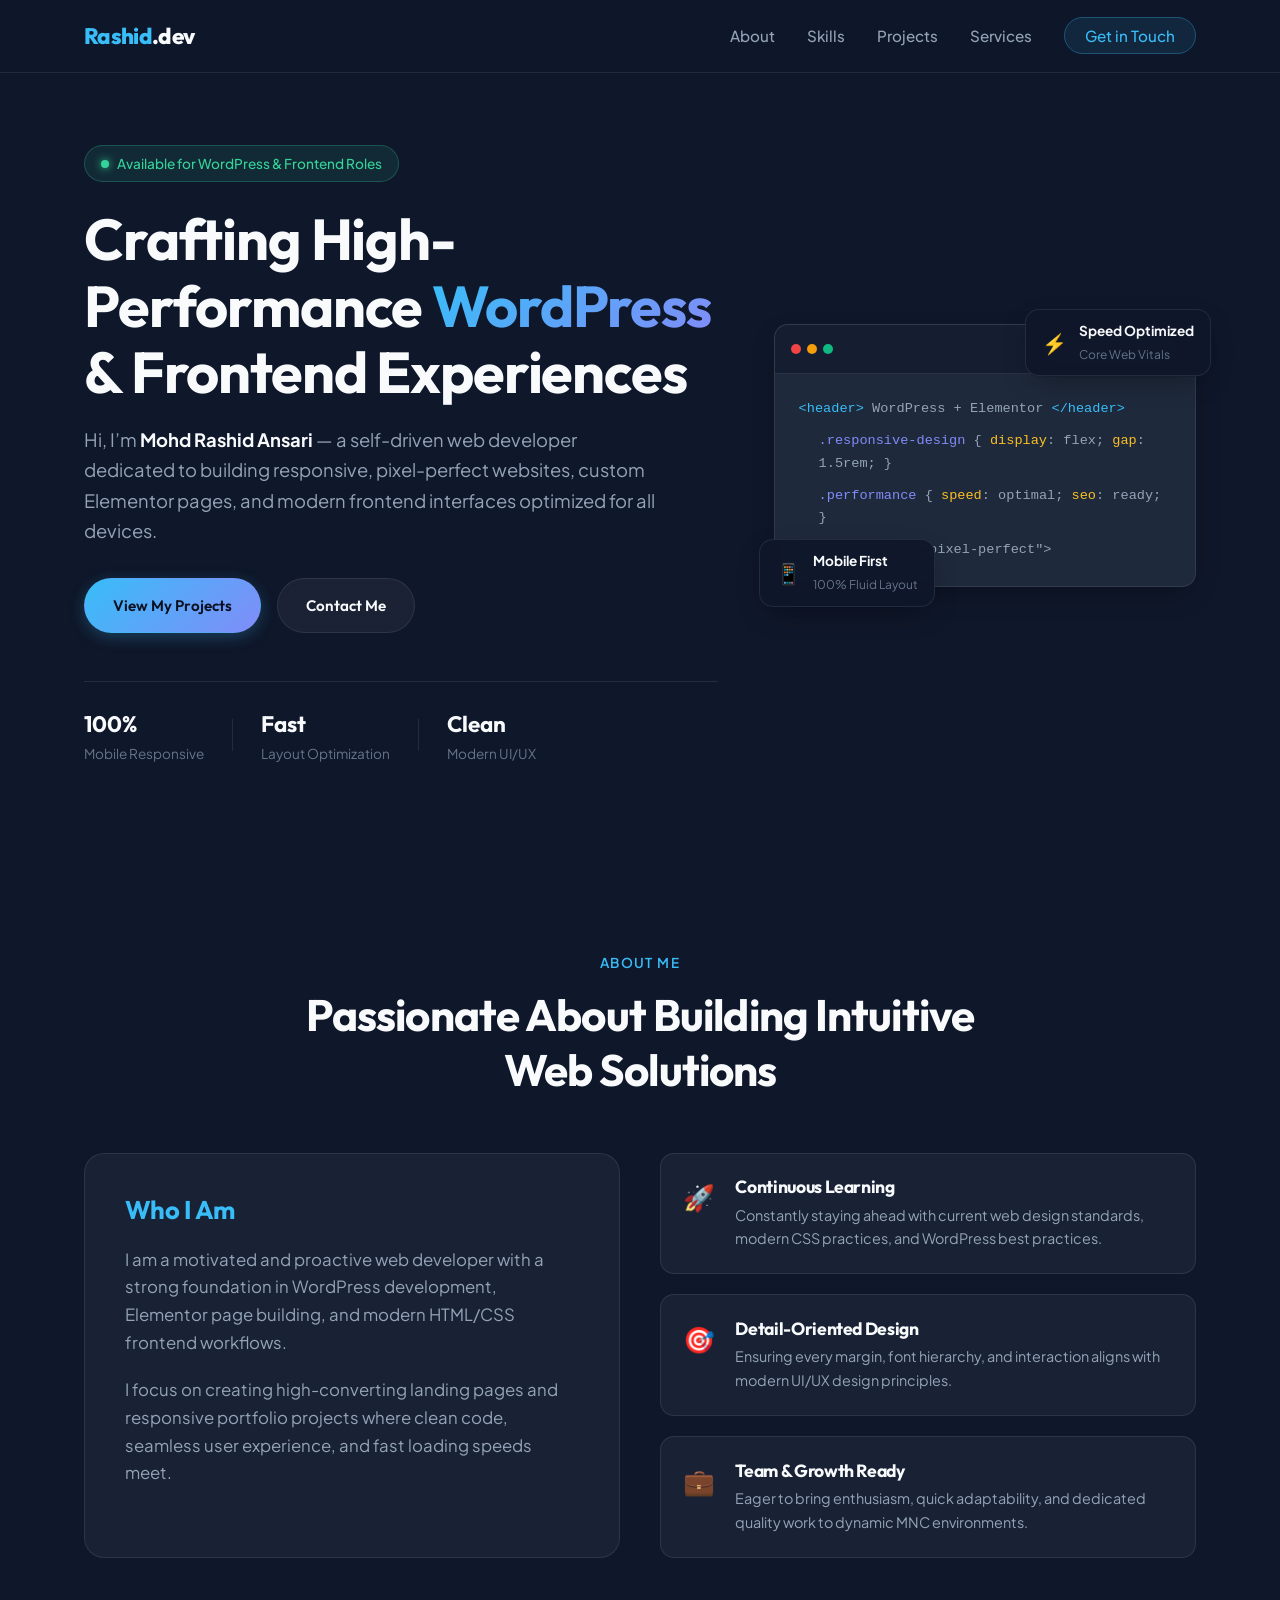
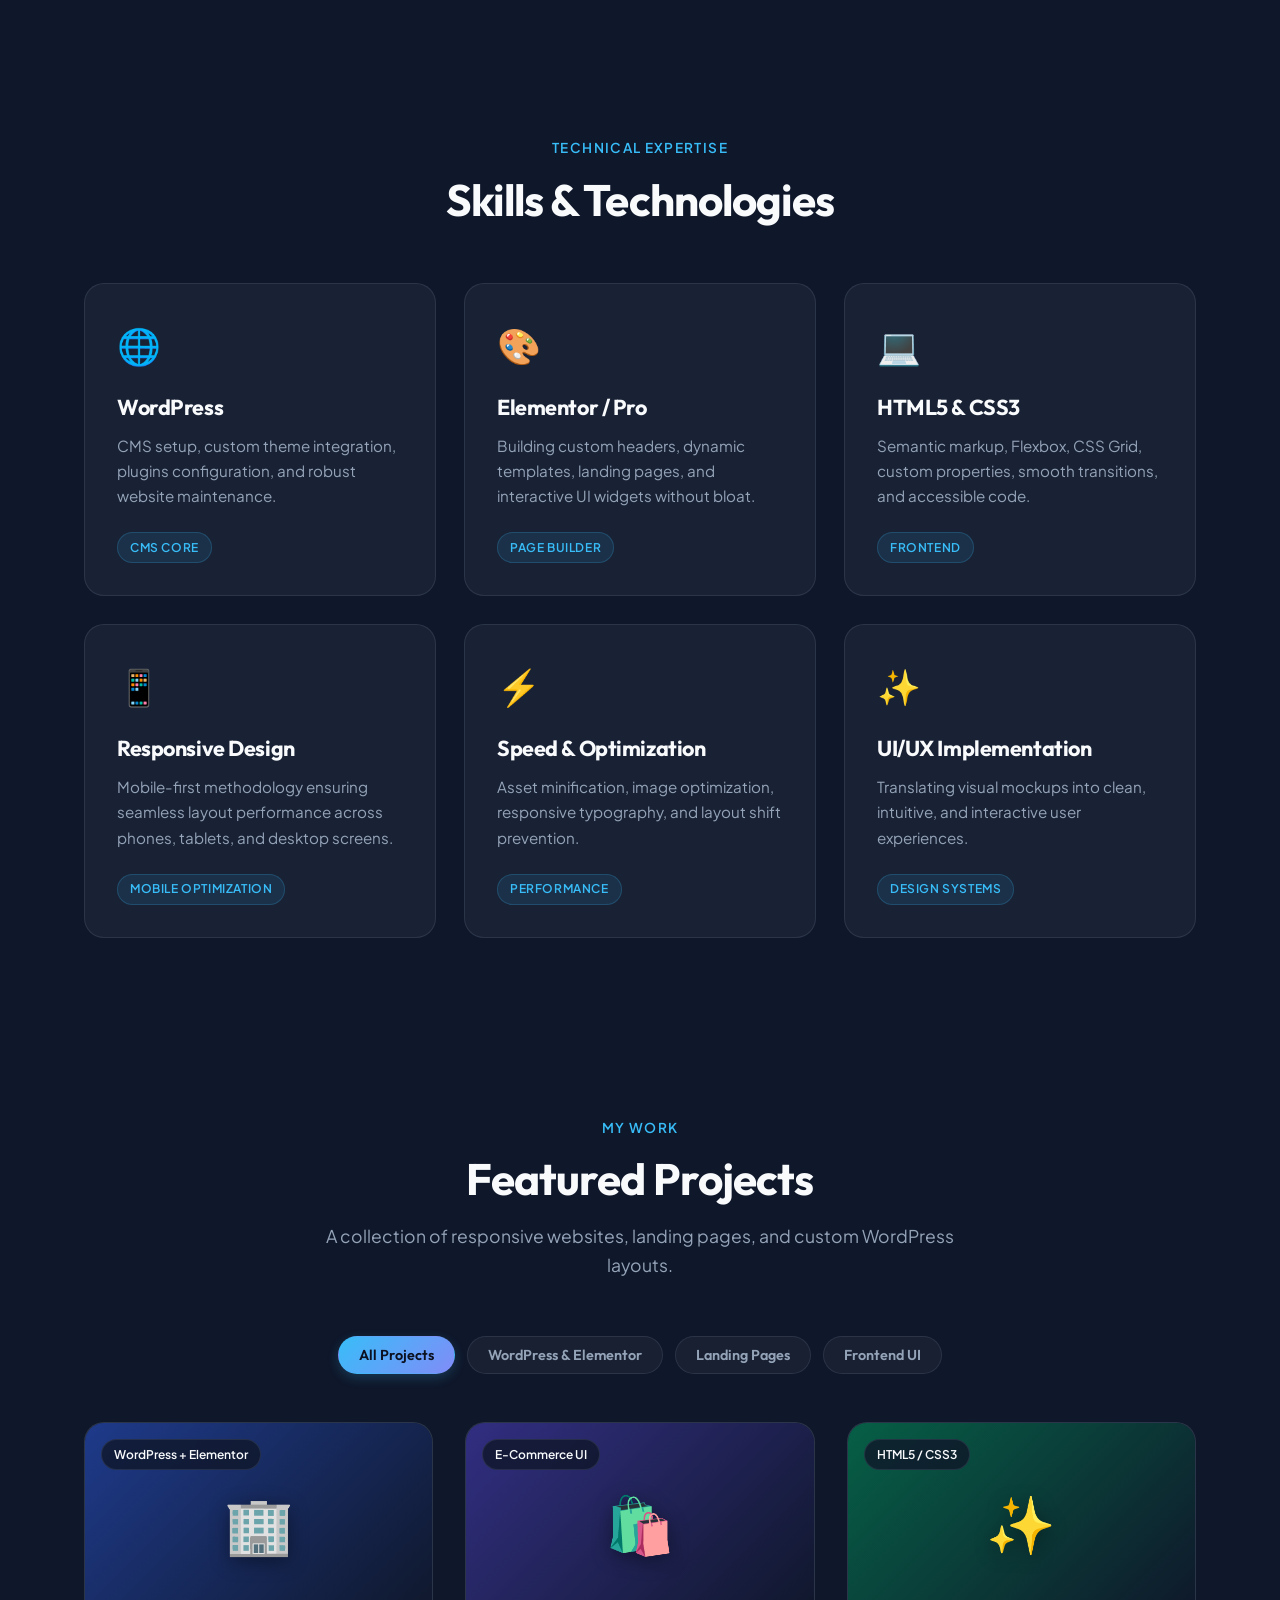
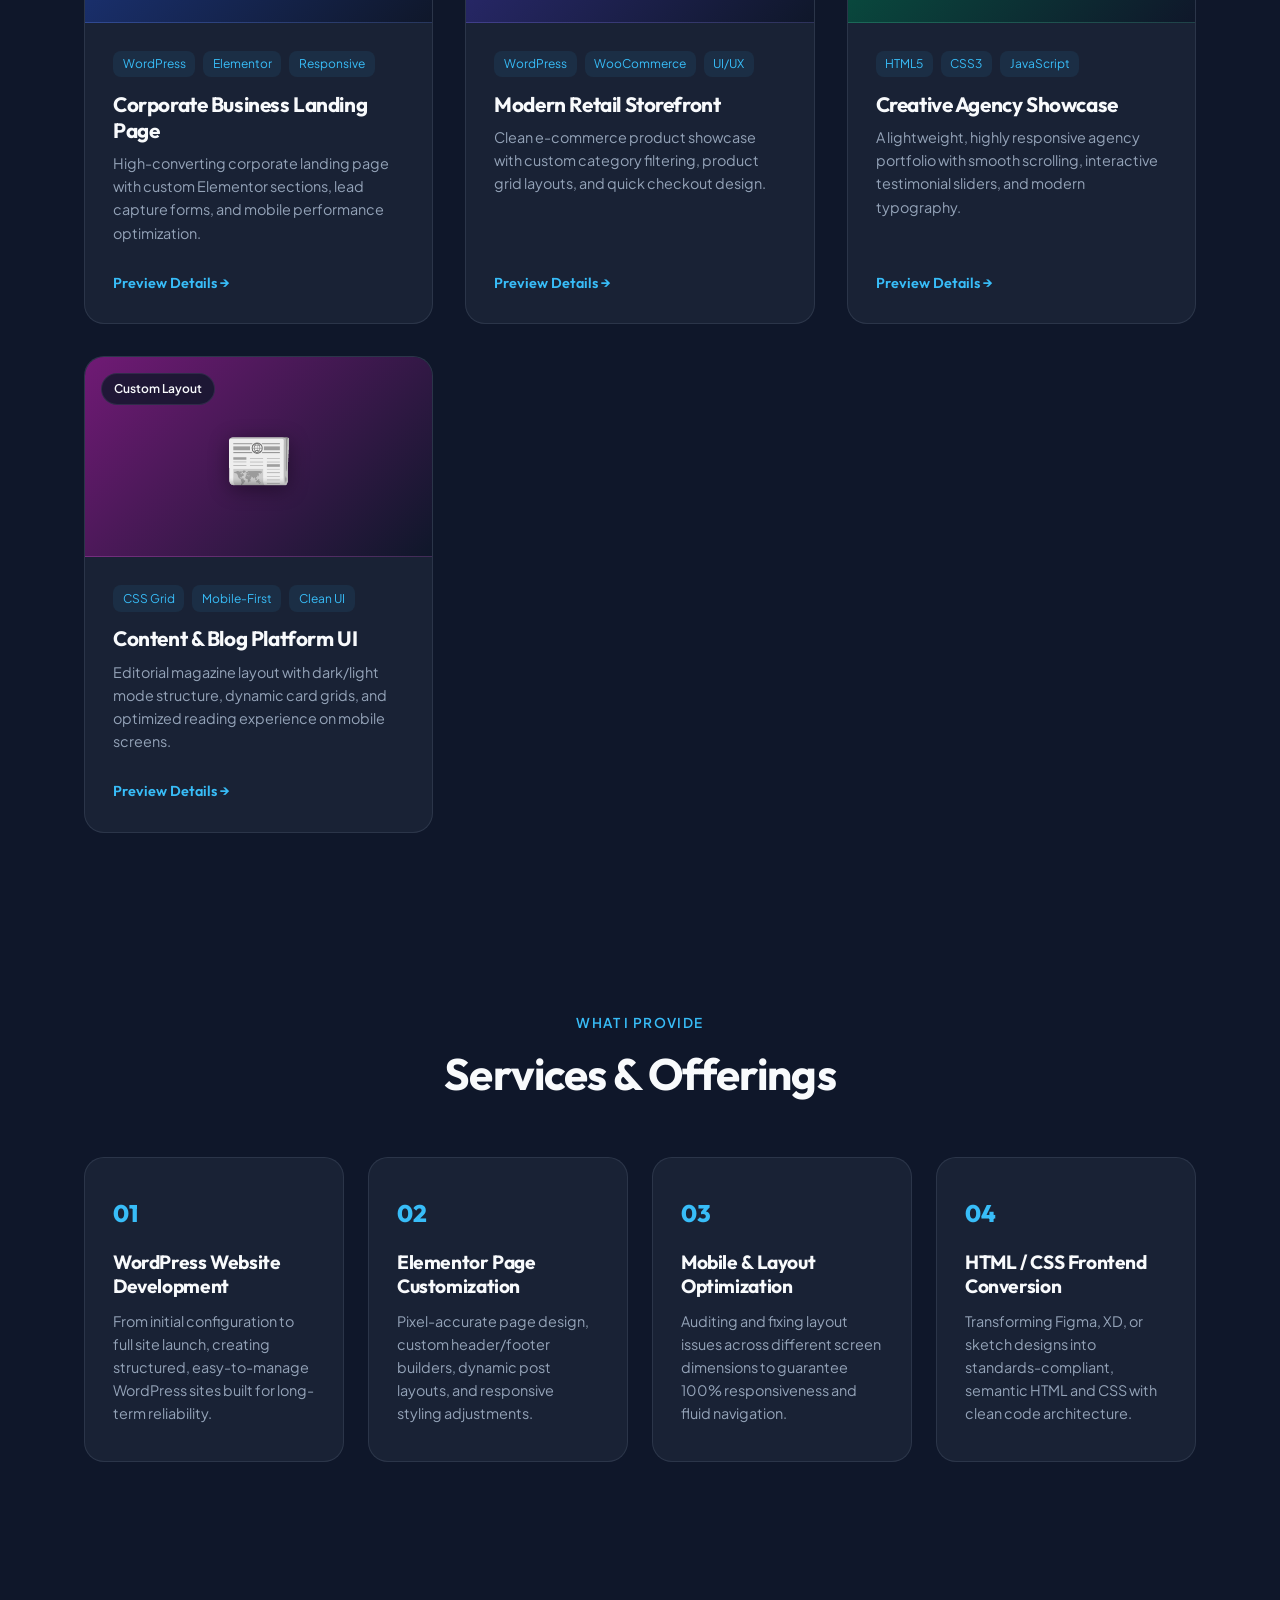
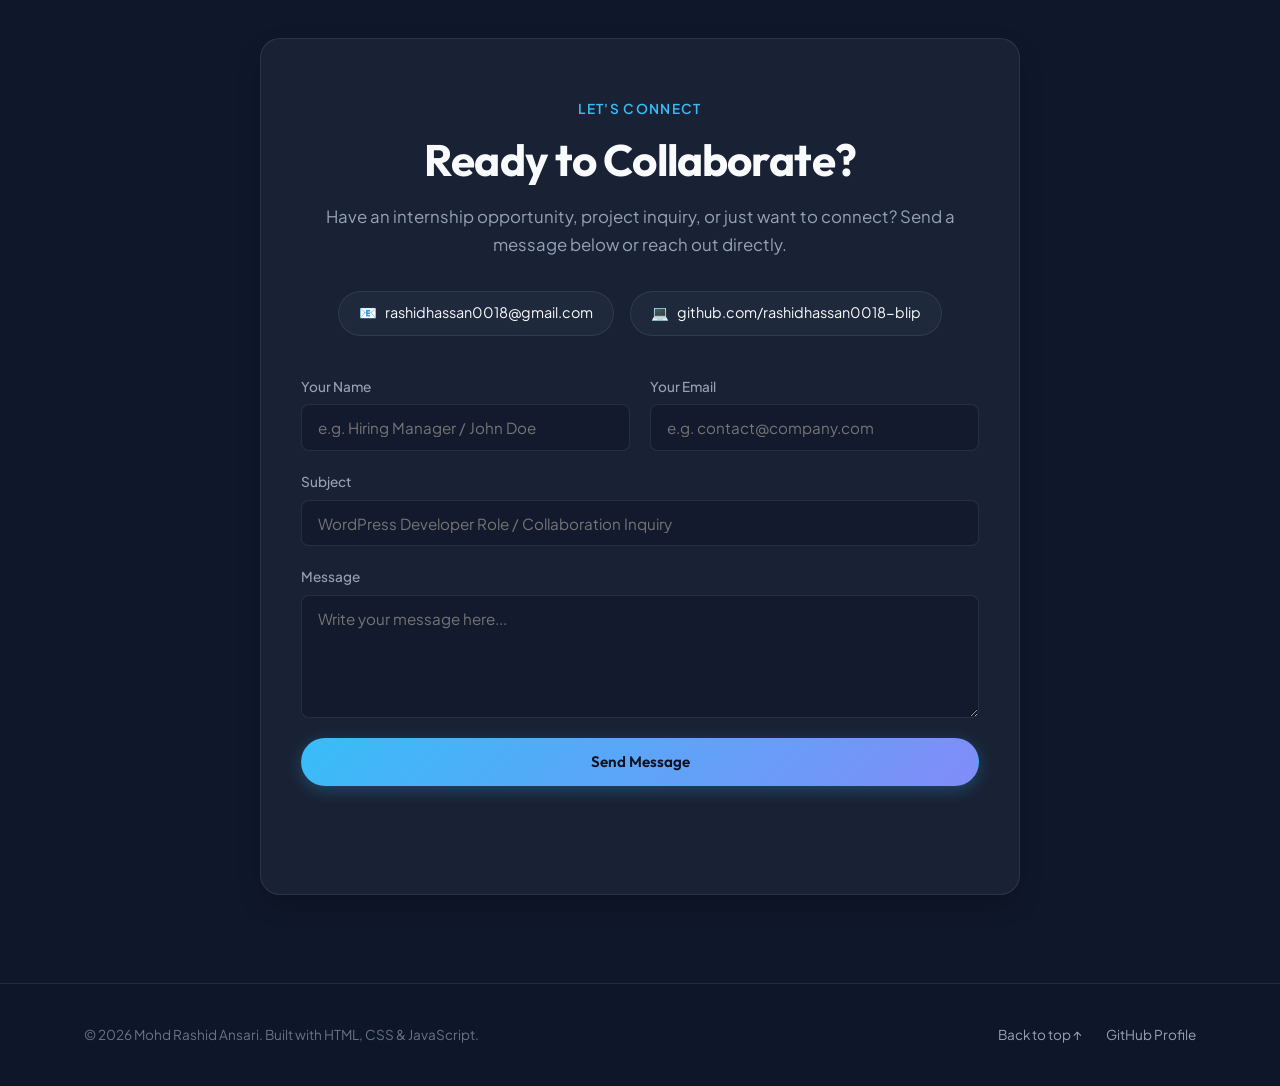
==== index.html @ af85487f "Initial commit: WordPress & Frontend Developer Portfolio for Mohd Rashid Ansari" ====
<!DOCTYPE html>
<html lang="en">
<head>
  <meta charset="UTF-8">
  <meta name="viewport" content="width=device-width, initial-scale=1.0">
  <title>Mohd Rashid Ansari | WordPress & Frontend Developer</title>
  <meta name="description" content="Portfolio of Mohd Rashid Ansari - Motivated WordPress & Frontend Developer specializing in Elementor, responsive web design, mobile optimization, and modern UI/UX.">
  
  <!-- Google Fonts -->
  <link rel="preconnect" href="https://fonts.googleapis.com">
  <link rel="preconnect" href="https://fonts.gstatic.com" crossorigin>
  <link href="https://fonts.googleapis.com/css2?family=Outfit:wght@400;500;600;700;800&family=Plus+Jakarta+Sans:wght@400;500;600;700&display=swap" rel="stylesheet">
  
  <!-- Stylesheet -->
  <link rel="stylesheet" href="style.css">
</head>
<body>

  <!-- Navigation -->
  <header class="site-header" id="navbar">
    <div class="container nav-container">
      <a href="#hero" class="brand-logo">
        <span class="logo-accent">Rashid</span>.dev
      </a>
      
      <nav class="nav-menu" id="navMenu">
        <ul class="nav-links">
          <li><a href="#about" class="nav-link">About</a></li>
          <li><a href="#skills" class="nav-link">Skills</a></li>
          <li><a href="#projects" class="nav-link">Projects</a></li>
          <li><a href="#services" class="nav-link">Services</a></li>
          <li><a href="#contact" class="nav-link nav-cta">Get in Touch</a></li>
        </ul>
      </nav>

      <button class="mobile-toggle" id="mobileToggle" aria-label="Toggle navigation menu">
        <span class="bar"></span>
        <span class="bar"></span>
        <span class="bar"></span>
      </button>
    </div>
  </header>

  <main>
    <!-- Hero Section -->
    <section class="hero-section" id="hero">
      <div class="container hero-grid">
        <div class="hero-content">
          <div class="badge-status">
            <span class="status-indicator"></span> Available for WordPress & Frontend Roles
          </div>
          <h1 class="hero-title">
            Crafting High-Performance <span class="gradient-text">WordPress</span> & Frontend Experiences
          </h1>
          <p class="hero-description">
            Hi, I’m <strong>Mohd Rashid Ansari</strong> — a self-driven web developer dedicated to building responsive, pixel-perfect websites, custom Elementor pages, and modern frontend interfaces optimized for all devices.
          </p>
          <div class="hero-actions">
            <a href="#projects" class="btn btn-primary">View My Projects</a>
            <a href="#contact" class="btn btn-secondary">Contact Me</a>
          </div>
          <div class="hero-stats">
            <div class="stat-item">
              <span class="stat-number">100%</span>
              <span class="stat-label">Mobile Responsive</span>
            </div>
            <div class="stat-divider"></div>
            <div class="stat-item">
              <span class="stat-number">Fast</span>
              <span class="stat-label">Layout Optimization</span>
            </div>
            <div class="stat-divider"></div>
            <div class="stat-item">
              <span class="stat-number">Clean</span>
              <span class="stat-label">Modern UI/UX</span>
            </div>
          </div>
        </div>

        <div class="hero-visual">
          <div class="card-preview-stack">
            <div class="preview-card main-card">
              <div class="card-header-bar">
                <span class="dot red"></span>
                <span class="dot yellow"></span>
                <span class="dot green"></span>
                <span class="mock-url">rashid-portfolio.dev</span>
              </div>
              <div class="card-body-mock">
                <div class="code-line"><span class="token-tag">&lt;header&gt;</span> WordPress + Elementor <span class="token-tag">&lt;/header&gt;</span></div>
                <div class="code-line indent-1"><span class="token-attr">.responsive-design</span> { <span class="token-prop">display</span>: flex; <span class="token-prop">gap</span>: 1.5rem; }</div>
                <div class="code-line indent-1"><span class="token-attr">.performance</span> { <span class="token-prop">speed</span>: optimal; <span class="token-prop">seo</span>: ready; }</div>
                <div class="code-line"><span class="token-tag">&lt;section</span> class="pixel-perfect"&gt;</div>
              </div>
            </div>
            <div class="floating-badge badge-1">
              <span class="badge-icon">⚡</span>
              <div>
                <strong>Speed Optimized</strong>
                <small>Core Web Vitals</small>
              </div>
            </div>
            <div class="floating-badge badge-2">
              <span class="badge-icon">📱</span>
              <div>
                <strong>Mobile First</strong>
                <small>100% Fluid Layout</small>
              </div>
            </div>
          </div>
        </div>
      </div>
    </section>

    <!-- About Section -->
    <section class="section about-section" id="about">
      <div class="container">
        <div class="section-header">
          <span class="section-subtitle">About Me</span>
          <h2 class="section-title">Passionate About Building Intuitive Web Solutions</h2>
        </div>
        <div class="about-grid">
          <div class="about-card highlight">
            <h3>Who I Am</h3>
            <p>
              I am a motivated and proactive web developer with a strong foundation in WordPress development, Elementor page building, and modern HTML/CSS frontend workflows.
            </p>
            <p>
              I focus on creating high-converting landing pages and responsive portfolio projects where clean code, seamless user experience, and fast loading speeds meet.
            </p>
          </div>
          <div class="about-features">
            <div class="feature-item">
              <div class="feature-icon">🚀</div>
              <div>
                <h4>Continuous Learning</h4>
                <p>Constantly staying ahead with current web design standards, modern CSS practices, and WordPress best practices.</p>
              </div>
            </div>
            <div class="feature-item">
              <div class="feature-icon">🎯</div>
              <div>
                <h4>Detail-Oriented Design</h4>
                <p>Ensuring every margin, font hierarchy, and interaction aligns with modern UI/UX design principles.</p>
              </div>
            </div>
            <div class="feature-item">
              <div class="feature-icon">💼</div>
              <div>
                <h4>Team & Growth Ready</h4>
                <p>Eager to bring enthusiasm, quick adaptability, and dedicated quality work to dynamic MNC environments.</p>
              </div>
            </div>
          </div>
        </div>
      </div>
    </section>

    <!-- Skills Section -->
    <section class="section skills-section" id="skills">
      <div class="container">
        <div class="section-header">
          <span class="section-subtitle">Technical Expertise</span>
          <h2 class="section-title">Skills & Technologies</h2>
        </div>
        <div class="skills-grid">
          <div class="skill-card">
            <div class="skill-icon-wrap">🌐</div>
            <h3 class="skill-title">WordPress</h3>
            <p class="skill-desc">CMS setup, custom theme integration, plugins configuration, and robust website maintenance.</p>
            <span class="skill-tag">CMS Core</span>
          </div>

          <div class="skill-card">
            <div class="skill-icon-wrap">🎨</div>
            <h3 class="skill-title">Elementor / Pro</h3>
            <p class="skill-desc">Building custom headers, dynamic templates, landing pages, and interactive UI widgets without bloat.</p>
            <span class="skill-tag">Page Builder</span>
          </div>

          <div class="skill-card">
            <div class="skill-icon-wrap">💻</div>
            <h3 class="skill-title">HTML5 & CSS3</h3>
            <p class="skill-desc">Semantic markup, Flexbox, CSS Grid, custom properties, smooth transitions, and accessible code.</p>
            <span class="skill-tag">Frontend</span>
          </div>

          <div class="skill-card">
            <div class="skill-icon-wrap">📱</div>
            <h3 class="skill-title">Responsive Design</h3>
            <p class="skill-desc">Mobile-first methodology ensuring seamless layout performance across phones, tablets, and desktop screens.</p>
            <span class="skill-tag">Mobile Optimization</span>
          </div>

          <div class="skill-card">
            <div class="skill-icon-wrap">⚡</div>
            <h3 class="skill-title">Speed & Optimization</h3>
            <p class="skill-desc">Asset minification, image optimization, responsive typography, and layout shift prevention.</p>
            <span class="skill-tag">Performance</span>
          </div>

          <div class="skill-card">
            <div class="skill-icon-wrap">✨</div>
            <h3 class="skill-title">UI/UX Implementation</h3>
            <p class="skill-desc">Translating visual mockups into clean, intuitive, and interactive user experiences.</p>
            <span class="skill-tag">Design Systems</span>
          </div>
        </div>
      </div>
    </section>

    <!-- Projects Section -->
    <section class="section projects-section" id="projects">
      <div class="container">
        <div class="section-header">
          <span class="section-subtitle">My Work</span>
          <h2 class="section-title">Featured Projects</h2>
          <p class="section-lead">A collection of responsive websites, landing pages, and custom WordPress layouts.</p>
        </div>

        <div class="project-filters" id="projectFilters">
          <button class="filter-btn active" data-filter="all">All Projects</button>
          <button class="filter-btn" data-filter="wordpress">WordPress & Elementor</button>
          <button class="filter-btn" data-filter="landing">Landing Pages</button>
          <button class="filter-btn" data-filter="frontend">Frontend UI</button>
        </div>

        <div class="projects-grid" id="projectsGrid">
          <!-- Project 1 -->
          <article class="project-card" data-category="wordpress landing">
            <div class="project-thumbnail project-color-1">
              <div class="project-mock-badge">WordPress + Elementor</div>
              <div class="project-preview-art">
                <span class="art-icon">🏢</span>
              </div>
            </div>
            <div class="project-content">
              <div class="project-tags">
                <span>WordPress</span>
                <span>Elementor</span>
                <span>Responsive</span>
              </div>
              <h3 class="project-title">Corporate Business Landing Page</h3>
              <p class="project-summary">High-converting corporate landing page with custom Elementor sections, lead capture forms, and mobile performance optimization.</p>
              <div class="project-links">
                <a href="#contact" class="project-link-action">Preview Details &rarr;</a>
              </div>
            </div>
          </article>

          <!-- Project 2 -->
          <article class="project-card" data-category="wordpress">
            <div class="project-thumbnail project-color-2">
              <div class="project-mock-badge">E-Commerce UI</div>
              <div class="project-preview-art">
                <span class="art-icon">🛍️</span>
              </div>
            </div>
            <div class="project-content">
              <div class="project-tags">
                <span>WordPress</span>
                <span>WooCommerce</span>
                <span>UI/UX</span>
              </div>
              <h3 class="project-title">Modern Retail Storefront</h3>
              <p class="project-summary">Clean e-commerce product showcase with custom category filtering, product grid layouts, and quick checkout design.</p>
              <div class="project-links">
                <a href="#contact" class="project-link-action">Preview Details &rarr;</a>
              </div>
            </div>
          </article>

          <!-- Project 3 -->
          <article class="project-card" data-category="frontend landing">
            <div class="project-thumbnail project-color-3">
              <div class="project-mock-badge">HTML5 / CSS3</div>
              <div class="project-preview-art">
                <span class="art-icon">✨</span>
              </div>
            </div>
            <div class="project-content">
              <div class="project-tags">
                <span>HTML5</span>
                <span>CSS3</span>
                <span>JavaScript</span>
              </div>
              <h3 class="project-title">Creative Agency Showcase</h3>
              <p class="project-summary">A lightweight, highly responsive agency portfolio with smooth scrolling, interactive testimonial sliders, and modern typography.</p>
              <div class="project-links">
                <a href="#contact" class="project-link-action">Preview Details &rarr;</a>
              </div>
            </div>
          </article>

          <!-- Project 4 -->
          <article class="project-card" data-category="frontend">
            <div class="project-thumbnail project-color-4">
              <div class="project-mock-badge">Custom Layout</div>
              <div class="project-preview-art">
                <span class="art-icon">📰</span>
              </div>
            </div>
            <div class="project-content">
              <div class="project-tags">
                <span>CSS Grid</span>
                <span>Mobile-First</span>
                <span>Clean UI</span>
              </div>
              <h3 class="project-title">Content & Blog Platform UI</h3>
              <p class="project-summary">Editorial magazine layout with dark/light mode structure, dynamic card grids, and optimized reading experience on mobile screens.</p>
              <div class="project-links">
                <a href="#contact" class="project-link-action">Preview Details &rarr;</a>
              </div>
            </div>
          </article>
        </div>
      </div>
    </section>

    <!-- Services Section -->
    <section class="section services-section" id="services">
      <div class="container">
        <div class="section-header">
          <span class="section-subtitle">What I Provide</span>
          <h2 class="section-title">Services & Offerings</h2>
        </div>
        <div class="services-grid">
          <div class="service-box">
            <div class="service-num">01</div>
            <h3>WordPress Website Development</h3>
            <p>From initial configuration to full site launch, creating structured, easy-to-manage WordPress sites built for long-term reliability.</p>
          </div>
          <div class="service-box">
            <div class="service-num">02</div>
            <h3>Elementor Page Customization</h3>
            <p>Pixel-accurate page design, custom header/footer builders, dynamic post layouts, and responsive styling adjustments.</p>
          </div>
          <div class="service-box">
            <div class="service-num">03</div>
            <h3>Mobile & Layout Optimization</h3>
            <p>Auditing and fixing layout issues across different screen dimensions to guarantee 100% responsiveness and fluid navigation.</p>
          </div>
          <div class="service-box">
            <div class="service-num">04</div>
            <h3>HTML / CSS Frontend Conversion</h3>
            <p>Transforming Figma, XD, or sketch designs into standards-compliant, semantic HTML and CSS with clean code architecture.</p>
          </div>
        </div>
      </div>
    </section>

    <!-- Contact Section -->
    <section class="section contact-section" id="contact">
      <div class="container">
        <div class="contact-card">
          <div class="contact-header">
            <span class="section-subtitle">Let's Connect</span>
            <h2 class="section-title">Ready to Collaborate?</h2>
            <p>Have an internship opportunity, project inquiry, or just want to connect? Send a message below or reach out directly.</p>
          </div>
          
          <div class="contact-details-row">
            <div class="contact-info-pill">
              <span class="pill-icon">📧</span>
              <a href="mailto:rashidhassan0018@gmail.com">rashidhassan0018@gmail.com</a>
            </div>
            <div class="contact-info-pill">
              <span class="pill-icon">💻</span>
              <a href="https://github.com/rashidhassan0018-blip" target="_blank" rel="noopener">github.com/rashidhassan0018-blip</a>
            </div>
          </div>

          <form class="contact-form" id="contactForm">
            <div class="form-row">
              <div class="form-group">
                <label for="name">Your Name</label>
                <input type="text" id="name" name="name" required placeholder="e.g. Hiring Manager / John Doe">
              </div>
              <div class="form-group">
                <label for="email">Your Email</label>
                <input type="email" id="email" name="email" required placeholder="e.g. contact@company.com">
              </div>
            </div>
            <div class="form-group">
              <label for="subject">Subject</label>
              <input type="text" id="subject" name="subject" required placeholder="WordPress Developer Role / Collaboration Inquiry">
            </div>
            <div class="form-group">
              <label for="message">Message</label>
              <textarea id="message" name="message" rows="5" required placeholder="Write your message here..."></textarea>
            </div>
            <button type="submit" class="btn btn-primary btn-block" id="submitBtn">Send Message</button>
            <div class="form-status-msg" id="formStatus"></div>
          </form>
        </div>
      </div>
    </section>
  </main>

  <!-- Footer -->
  <footer class="site-footer">
    <div class="container footer-container">
      <p class="footer-copy">&copy; <span id="currentYear"></span> Mohd Rashid Ansari. Built with HTML, CSS & JavaScript.</p>
      <div class="footer-links">
        <a href="#hero">Back to top ↑</a>
        <a href="https://github.com/rashidhassan0018-blip" target="_blank" rel="noopener">GitHub Profile</a>
      </div>
    </div>
  </footer>

  <!-- Javascript -->
  <script src="script.js"></script>
</body>
</html>
---- style.css ----
/* ==========================================================================
   Design Tokens & CSS Variables
   ========================================================================== */
:root {
  /* Colors */
  --bg-primary: #0f172a;
  --bg-surface: #1e293b;
  --bg-card: rgba(30, 41, 59, 0.7);
  --bg-card-hover: rgba(51, 65, 85, 0.8);
  --border-color: rgba(148, 163, 184, 0.15);
  --border-hover: rgba(59, 130, 246, 0.4);
  
  --text-primary: #f8fafc;
  --text-secondary: #94a3b8;
  --text-muted: #64748b;
  
  --accent-primary: #38bdf8;
  --accent-secondary: #818cf8;
  --accent-gradient: linear-gradient(135deg, #38bdf8 0%, #818cf8 100%);
  
  --success: #34d399;
  --warning: #fbbf24;

  /* Typography */
  --font-heading: 'Outfit', -apple-system, BlinkMacSystemFont, sans-serif;
  --font-body: 'Plus Jakarta Sans', -apple-system, BlinkMacSystemFont, sans-serif;
  
  /* Spacing & Layout */
  --container-max-width: 1160px;
  --section-padding: 5.5rem 1.5rem;
  --radius-sm: 8px;
  --radius-md: 14px;
  --radius-lg: 20px;
  --radius-full: 9999px;

  /* Transitions & Shadows */
  --transition-fast: 0.2s ease;
  --transition-smooth: 0.3s cubic-bezier(0.16, 1, 0.3, 1);
  --shadow-sm: 0 4px 12px rgba(0, 0, 0, 0.15);
  --shadow-md: 0 10px 30px -10px rgba(0, 0, 0, 0.4);
  --shadow-glow: 0 0 25px rgba(56, 189, 248, 0.15);
}

/* ==========================================================================
   Reset & Base Styles
   ========================================================================== */
*, *::before, *::after {
  box-sizing: border-box;
  margin: 0;
  padding: 0;
}

html {
  scroll-behavior: smooth;
  font-size: 16px;
}

body {
  font-family: var(--font-body);
  background-color: var(--bg-primary);
  color: var(--text-primary);
  line-height: 1.65;
  overflow-x: hidden;
  -webkit-font-smoothing: antialiased;
}

a {
  color: inherit;
  text-decoration: none;
  transition: var(--transition-fast);
}

ul {
  list-style: none;
}

img {
  max-width: 100%;
  height: auto;
  display: block;
}

.container {
  width: 100%;
  max-width: var(--container-max-width);
  margin: 0 auto;
  padding: 0 1.5rem;
}

/* ==========================================================================
   Typography & Utilities
   ========================================================================== */
h1, h2, h3, h4 {
  font-family: var(--font-heading);
  color: var(--text-primary);
  font-weight: 700;
  line-height: 1.25;
  letter-spacing: -0.02em;
}

.gradient-text {
  background: var(--accent-gradient);
  -webkit-background-clip: text;
  -webkit-text-fill-color: transparent;
  display: inline-block;
}

.section {
  padding: var(--section-padding);
}

.section-header {
  text-align: center;
  max-width: 680px;
  margin: 0 auto 3.5rem auto;
}

.section-subtitle {
  display: inline-block;
  font-size: 0.85rem;
  font-weight: 600;
  text-transform: uppercase;
  letter-spacing: 0.1em;
  color: var(--accent-primary);
  margin-bottom: 0.75rem;
}

.section-title {
  font-size: clamp(2rem, 3.5vw, 2.75rem);
  margin-bottom: 1rem;
}

.section-lead {
  font-size: 1.1rem;
  color: var(--text-secondary);
}

/* Buttons */
.btn {
  display: inline-flex;
  align-items: center;
  justify-content: center;
  padding: 0.85rem 1.75rem;
  font-family: var(--font-heading);
  font-weight: 600;
  font-size: 0.95rem;
  border-radius: var(--radius-full);
  cursor: pointer;
  transition: var(--transition-smooth);
  border: 1px solid transparent;
}

.btn-primary {
  background: var(--accent-gradient);
  color: #0b1120;
  box-shadow: 0 4px 15px rgba(56, 189, 248, 0.25);
}

.btn-primary:hover {
  transform: translateY(-2px);
  box-shadow: 0 8px 25px rgba(56, 189, 248, 0.4);
}

.btn-secondary {
  background: rgba(255, 255, 255, 0.05);
  color: var(--text-primary);
  border-color: var(--border-color);
  backdrop-filter: blur(10px);
}

.btn-secondary:hover {
  background: rgba(255, 255, 255, 0.1);
  border-color: var(--text-secondary);
  transform: translateY(-2px);
}

.btn-block {
  width: 100%;
}

/* ==========================================================================
   Header & Navigation
   ========================================================================== */
.site-header {
  position: sticky;
  top: 0;
  z-index: 1000;
  background: rgba(15, 23, 42, 0.85);
  backdrop-filter: blur(16px);
  border-bottom: 1px solid var(--border-color);
  padding: 1.1rem 0;
  transition: var(--transition-fast);
}

.nav-container {
  display: flex;
  align-items: center;
  justify-content: space-between;
}

.brand-logo {
  font-family: var(--font-heading);
  font-size: 1.4rem;
  font-weight: 800;
  letter-spacing: -0.03em;
}

.logo-accent {
  color: var(--accent-primary);
}

.nav-links {
  display: flex;
  align-items: center;
  gap: 2rem;
}

.nav-link {
  font-size: 0.95rem;
  color: var(--text-secondary);
  font-weight: 500;
}

.nav-link:hover {
  color: var(--text-primary);
}

.nav-cta {
  padding: 0.5rem 1.25rem;
  border-radius: var(--radius-full);
  background: rgba(56, 189, 248, 0.1);
  color: var(--accent-primary);
  border: 1px solid rgba(56, 189, 248, 0.3);
}

.nav-cta:hover {
  background: var(--accent-primary);
  color: #0b1120;
}

.mobile-toggle {
  display: none;
  flex-direction: column;
  gap: 5px;
  background: none;
  border: none;
  cursor: pointer;
  padding: 0.5rem;
}

.mobile-toggle .bar {
  width: 22px;
  height: 2px;
  background-color: var(--text-primary);
  transition: var(--transition-fast);
}

/* ==========================================================================
   Hero Section
   ========================================================================== */
.hero-section {
  padding: 4.5rem 1.5rem 6rem 1.5rem;
  position: relative;
  overflow: hidden;
}

.hero-grid {
  display: grid;
  grid-template-columns: 1.2fr 0.8fr;
  align-items: center;
  gap: 3.5rem;
}

.badge-status {
  display: inline-flex;
  align-items: center;
  gap: 0.5rem;
  font-size: 0.85rem;
  padding: 0.4rem 1rem;
  border-radius: var(--radius-full);
  background: rgba(52, 211, 153, 0.1);
  color: var(--success);
  border: 1px solid rgba(52, 211, 153, 0.25);
  margin-bottom: 1.5rem;
  font-weight: 500;
}

.status-indicator {
  width: 8px;
  height: 8px;
  border-radius: 50%;
  background: var(--success);
  box-shadow: 0 0 8px var(--success);
}

.hero-title {
  font-size: clamp(2.4rem, 4.5vw, 3.75rem);
  margin-bottom: 1.25rem;
  line-height: 1.15;
}

.hero-description {
  font-size: 1.15rem;
  color: var(--text-secondary);
  margin-bottom: 2rem;
  max-width: 580px;
}

.hero-description strong {
  color: var(--text-primary);
}

.hero-actions {
  display: flex;
  flex-wrap: wrap;
  gap: 1rem;
  margin-bottom: 3rem;
}

.hero-stats {
  display: flex;
  align-items: center;
  gap: 1.75rem;
  padding-top: 1.5rem;
  border-top: 1px solid var(--border-color);
}

.stat-item {
  display: flex;
  flex-direction: column;
}

.stat-number {
  font-family: var(--font-heading);
  font-size: 1.4rem;
  font-weight: 700;
  color: var(--text-primary);
}

.stat-label {
  font-size: 0.85rem;
  color: var(--text-muted);
}

.stat-divider {
  width: 1px;
  height: 32px;
  background-color: var(--border-color);
}

/* Hero Visual Mockup */
.hero-visual {
  position: relative;
}

.card-preview-stack {
  position: relative;
  max-width: 440px;
  margin: 0 auto;
}

.preview-card {
  background: var(--bg-surface);
  border: 1px solid var(--border-color);
  border-radius: var(--radius-md);
  box-shadow: var(--shadow-md);
  overflow: hidden;
}

.card-header-bar {
  display: flex;
  align-items: center;
  gap: 6px;
  padding: 0.75rem 1rem;
  background: rgba(15, 23, 42, 0.6);
  border-bottom: 1px solid var(--border-color);
}

.card-header-bar .dot {
  width: 10px;
  height: 10px;
  border-radius: 50%;
}

.dot.red { background: #ef4444; }
.dot.yellow { background: #f59e0b; }
.dot.green { background: #10b981; }

.mock-url {
  font-size: 0.75rem;
  color: var(--text-muted);
  margin-left: auto;
  padding: 0.15rem 0.6rem;
  background: rgba(255, 255, 255, 0.05);
  border-radius: var(--radius-sm);
}

.card-body-mock {
  padding: 1.5rem;
  font-family: monospace;
  font-size: 0.85rem;
  display: flex;
  flex-direction: column;
  gap: 0.6rem;
  color: var(--text-secondary);
}

.token-tag { color: var(--accent-primary); }
.token-attr { color: var(--accent-secondary); }
.token-prop { color: var(--warning); }
.indent-1 { padding-left: 1.25rem; }

.floating-badge {
  position: absolute;
  display: flex;
  align-items: center;
  gap: 0.75rem;
  background: rgba(15, 23, 42, 0.95);
  border: 1px solid var(--border-color);
  padding: 0.65rem 1rem;
  border-radius: var(--radius-md);
  box-shadow: var(--shadow-md);
  font-size: 0.85rem;
  backdrop-filter: blur(8px);
}

.floating-badge strong {
  display: block;
  color: var(--text-primary);
  font-size: 0.85rem;
}

.floating-badge small {
  color: var(--text-muted);
  font-size: 0.75rem;
}

.badge-icon {
  font-size: 1.25rem;
}

.badge-1 {
  top: -15px;
  right: -15px;
  animation: floatSlow 4s ease-in-out infinite;
}

.badge-2 {
  bottom: -20px;
  left: -15px;
  animation: floatSlow 4s ease-in-out infinite 2s;
}

@keyframes floatSlow {
  0%, 100% { transform: translateY(0); }
  50% { transform: translateY(-8px); }
}

/* ==========================================================================
   About Section
   ========================================================================== */
.about-grid {
  display: grid;
  grid-template-columns: 1fr 1fr;
  gap: 2.5rem;
}

.about-card.highlight {
  background: var(--bg-card);
  border: 1px solid var(--border-color);
  padding: 2.5rem;
  border-radius: var(--radius-lg);
  backdrop-filter: blur(10px);
}

.about-card.highlight h3 {
  font-size: 1.6rem;
  margin-bottom: 1.25rem;
  color: var(--accent-primary);
}

.about-card.highlight p {
  color: var(--text-secondary);
  margin-bottom: 1.25rem;
  font-size: 1.05rem;
}

.about-features {
  display: flex;
  flex-direction: column;
  gap: 1.25rem;
}

.feature-item {
  display: flex;
  gap: 1.25rem;
  background: var(--bg-card);
  border: 1px solid var(--border-color);
  padding: 1.4rem;
  border-radius: var(--radius-md);
  transition: var(--transition-fast);
}

.feature-item:hover {
  border-color: var(--border-hover);
  transform: translateX(4px);
}

.feature-icon {
  font-size: 1.6rem;
  flex-shrink: 0;
}

.feature-item h4 {
  font-size: 1.1rem;
  margin-bottom: 0.35rem;
}

.feature-item p {
  font-size: 0.9rem;
  color: var(--text-secondary);
}

/* ==========================================================================
   Skills Section
   ========================================================================== */
.skills-grid {
  display: grid;
  grid-template-columns: repeat(auto-fit, minmax(320px, 1fr));
  gap: 1.75rem;
}

.skill-card {
  background: var(--bg-card);
  border: 1px solid var(--border-color);
  padding: 2rem;
  border-radius: var(--radius-lg);
  transition: var(--transition-smooth);
  display: flex;
  flex-direction: column;
  position: relative;
}

.skill-card:hover {
  border-color: var(--border-hover);
  transform: translateY(-5px);
  box-shadow: var(--shadow-glow);
}

.skill-icon-wrap {
  font-size: 2.2rem;
  margin-bottom: 1.25rem;
}

.skill-title {
  font-size: 1.35rem;
  margin-bottom: 0.75rem;
}

.skill-desc {
  color: var(--text-secondary);
  font-size: 0.95rem;
  margin-bottom: 1.5rem;
  flex-grow: 1;
}

.skill-tag {
  align-self: flex-start;
  font-size: 0.75rem;
  font-weight: 600;
  text-transform: uppercase;
  letter-spacing: 0.05em;
  padding: 0.3rem 0.75rem;
  border-radius: var(--radius-full);
  background: rgba(56, 189, 248, 0.1);
  color: var(--accent-primary);
  border: 1px solid rgba(56, 189, 248, 0.2);
}

/* ==========================================================================
   Projects Section & Filters
   ========================================================================== */
.project-filters {
  display: flex;
  flex-wrap: wrap;
  justify-content: center;
  gap: 0.75rem;
  margin-bottom: 3rem;
}

.filter-btn {
  background: rgba(255, 255, 255, 0.04);
  border: 1px solid var(--border-color);
  color: var(--text-secondary);
  font-family: var(--font-heading);
  font-size: 0.9rem;
  font-weight: 600;
  padding: 0.55rem 1.25rem;
  border-radius: var(--radius-full);
  cursor: pointer;
  transition: var(--transition-fast);
}

.filter-btn:hover {
  color: var(--text-primary);
  border-color: var(--text-secondary);
}

.filter-btn.active {
  background: var(--accent-gradient);
  color: #0b1120;
  border-color: transparent;
  box-shadow: 0 4px 12px rgba(56, 189, 248, 0.2);
}

.projects-grid {
  display: grid;
  grid-template-columns: repeat(auto-fit, minmax(340px, 1fr));
  gap: 2rem;
}

.project-card {
  background: var(--bg-card);
  border: 1px solid var(--border-color);
  border-radius: var(--radius-lg);
  overflow: hidden;
  transition: var(--transition-smooth);
  display: flex;
  flex-direction: column;
}

.project-card:hover {
  border-color: var(--border-hover);
  transform: translateY(-6px);
  box-shadow: var(--shadow-md);
}

.project-card.hidden {
  display: none;
}

.project-thumbnail {
  height: 200px;
  position: relative;
  display: flex;
  align-items: center;
  justify-content: center;
  border-bottom: 1px solid var(--border-color);
}

.project-color-1 { background: linear-gradient(135deg, #1e3a8a 0%, #0f172a 100%); }
.project-color-2 { background: linear-gradient(135deg, #312e81 0%, #0f172a 100%); }
.project-color-3 { background: linear-gradient(135deg, #065f46 0%, #0f172a 100%); }
.project-color-4 { background: linear-gradient(135deg, #701a75 0%, #0f172a 100%); }

.project-mock-badge {
  position: absolute;
  top: 1rem;
  left: 1rem;
  font-size: 0.75rem;
  font-weight: 600;
  background: rgba(15, 23, 42, 0.8);
  padding: 0.3rem 0.75rem;
  border-radius: var(--radius-full);
  border: 1px solid var(--border-color);
  color: var(--text-primary);
}

.project-preview-art .art-icon {
  font-size: 3.5rem;
  filter: drop-shadow(0 4px 10px rgba(0,0,0,0.4));
}

.project-content {
  padding: 1.75rem;
  display: flex;
  flex-direction: column;
  flex-grow: 1;
}

.project-tags {
  display: flex;
  flex-wrap: wrap;
  gap: 0.5rem;
  margin-bottom: 0.85rem;
}

.project-tags span {
  font-size: 0.75rem;
  color: var(--accent-primary);
  background: rgba(56, 189, 248, 0.08);
  padding: 0.2rem 0.6rem;
  border-radius: var(--radius-sm);
}

.project-title {
  font-size: 1.3rem;
  margin-bottom: 0.6rem;
}

.project-summary {
  color: var(--text-secondary);
  font-size: 0.9rem;
  line-height: 1.6;
  margin-bottom: 1.5rem;
  flex-grow: 1;
}

.project-link-action {
  font-family: var(--font-heading);
  font-size: 0.9rem;
  font-weight: 600;
  color: var(--accent-primary);
  display: inline-flex;
  align-items: center;
  gap: 0.25rem;
}

.project-link-action:hover {
  gap: 0.5rem;
  color: #fff;
}

/* ==========================================================================
   Services Section
   ========================================================================== */
.services-grid {
  display: grid;
  grid-template-columns: repeat(auto-fit, minmax(260px, 1fr));
  gap: 1.5rem;
}

.service-box {
  background: var(--bg-card);
  border: 1px solid var(--border-color);
  padding: 2.25rem 1.75rem;
  border-radius: var(--radius-lg);
  transition: var(--transition-smooth);
}

.service-box:hover {
  border-color: var(--border-hover);
  transform: translateY(-4px);
}

.service-num {
  font-family: var(--font-heading);
  font-size: 1.5rem;
  font-weight: 800;
  color: var(--accent-primary);
  margin-bottom: 1rem;
}

.service-box h3 {
  font-size: 1.2rem;
  margin-bottom: 0.75rem;
}

.service-box p {
  color: var(--text-secondary);
  font-size: 0.9rem;
  line-height: 1.6;
}

/* ==========================================================================
   Contact Section & Form
   ========================================================================== */
.contact-card {
  background: var(--bg-card);
  border: 1px solid var(--border-color);
  border-radius: var(--radius-lg);
  padding: 3.5rem 2.5rem;
  max-width: 760px;
  margin: 0 auto;
  box-shadow: var(--shadow-md);
}

.contact-header {
  text-align: center;
  margin-bottom: 2rem;
}

.contact-header p {
  color: var(--text-secondary);
  font-size: 1.05rem;
  margin-top: 0.5rem;
}

.contact-details-row {
  display: flex;
  flex-wrap: wrap;
  justify-content: center;
  gap: 1rem;
  margin-bottom: 2.5rem;
}

.contact-info-pill {
  display: inline-flex;
  align-items: center;
  gap: 0.5rem;
  padding: 0.6rem 1.25rem;
  background: var(--bg-surface);
  border: 1px solid var(--border-color);
  border-radius: var(--radius-full);
  font-size: 0.9rem;
}

.contact-info-pill a {
  color: var(--text-primary);
}

.contact-info-pill a:hover {
  color: var(--accent-primary);
}

.contact-form {
  display: flex;
  flex-direction: column;
  gap: 1.25rem;
}

.form-row {
  display: grid;
  grid-template-columns: 1fr 1fr;
  gap: 1.25rem;
}

.form-group {
  display: flex;
  flex-direction: column;
  gap: 0.4rem;
}

.form-group label {
  font-size: 0.85rem;
  font-weight: 500;
  color: var(--text-secondary);
}

.form-group input,
.form-group textarea {
  width: 100%;
  background: rgba(15, 23, 42, 0.6);
  border: 1px solid var(--border-color);
  border-radius: var(--radius-sm);
  padding: 0.8rem 1rem;
  color: var(--text-primary);
  font-family: var(--font-body);
  font-size: 0.95rem;
  transition: var(--transition-fast);
}

.form-group input:focus,
.form-group textarea:focus {
  outline: none;
  border-color: var(--accent-primary);
  box-shadow: 0 0 0 3px rgba(56, 189, 248, 0.15);
}

.form-status-msg {
  text-align: center;
  font-size: 0.9rem;
  margin-top: 0.5rem;
  min-height: 24px;
}

.form-status-msg.success {
  color: var(--success);
}

/* ==========================================================================
   Footer
   ========================================================================== */
.site-footer {
  border-top: 1px solid var(--border-color);
  padding: 2.5rem 1.5rem;
  background: rgba(15, 23, 42, 0.9);
}

.footer-container {
  display: flex;
  align-items: center;
  justify-content: space-between;
  flex-wrap: wrap;
  gap: 1rem;
}

.footer-copy {
  color: var(--text-muted);
  font-size: 0.85rem;
}

.footer-links {
  display: flex;
  align-items: center;
  gap: 1.5rem;
  font-size: 0.85rem;
  color: var(--text-secondary);
}

.footer-links a:hover {
  color: var(--accent-primary);
}

/* ==========================================================================
   Responsive Breakpoints
   ========================================================================== */
@media (max-width: 900px) {
  .hero-grid {
    grid-template-columns: 1fr;
    text-align: center;
  }

  .hero-content {
    display: flex;
    flex-direction: column;
    align-items: center;
  }

  .hero-actions {
    justify-content: center;
  }

  .hero-stats {
    justify-content: center;
  }

  .about-grid {
    grid-template-columns: 1fr;
  }
}

@media (max-width: 768px) {
  .nav-menu {
    position: fixed;
    top: 68px;
    left: 0;
    width: 100%;
    background: rgba(15, 23, 42, 0.98);
    border-bottom: 1px solid var(--border-color);
    padding: 2rem 1.5rem;
    transform: translateY(-150%);
    transition: transform var(--transition-smooth);
  }

  .nav-menu.active {
    transform: translateY(0);
  }

  .nav-links {
    flex-direction: column;
    gap: 1.5rem;
    align-items: flex-start;
  }

  .mobile-toggle {
    display: flex;
  }

  .form-row {
    grid-template-columns: 1fr;
  }

  .contact-card {
    padding: 2rem 1.25rem;
  }

  .footer-container {
    flex-direction: column;
    text-align: center;
  }
}
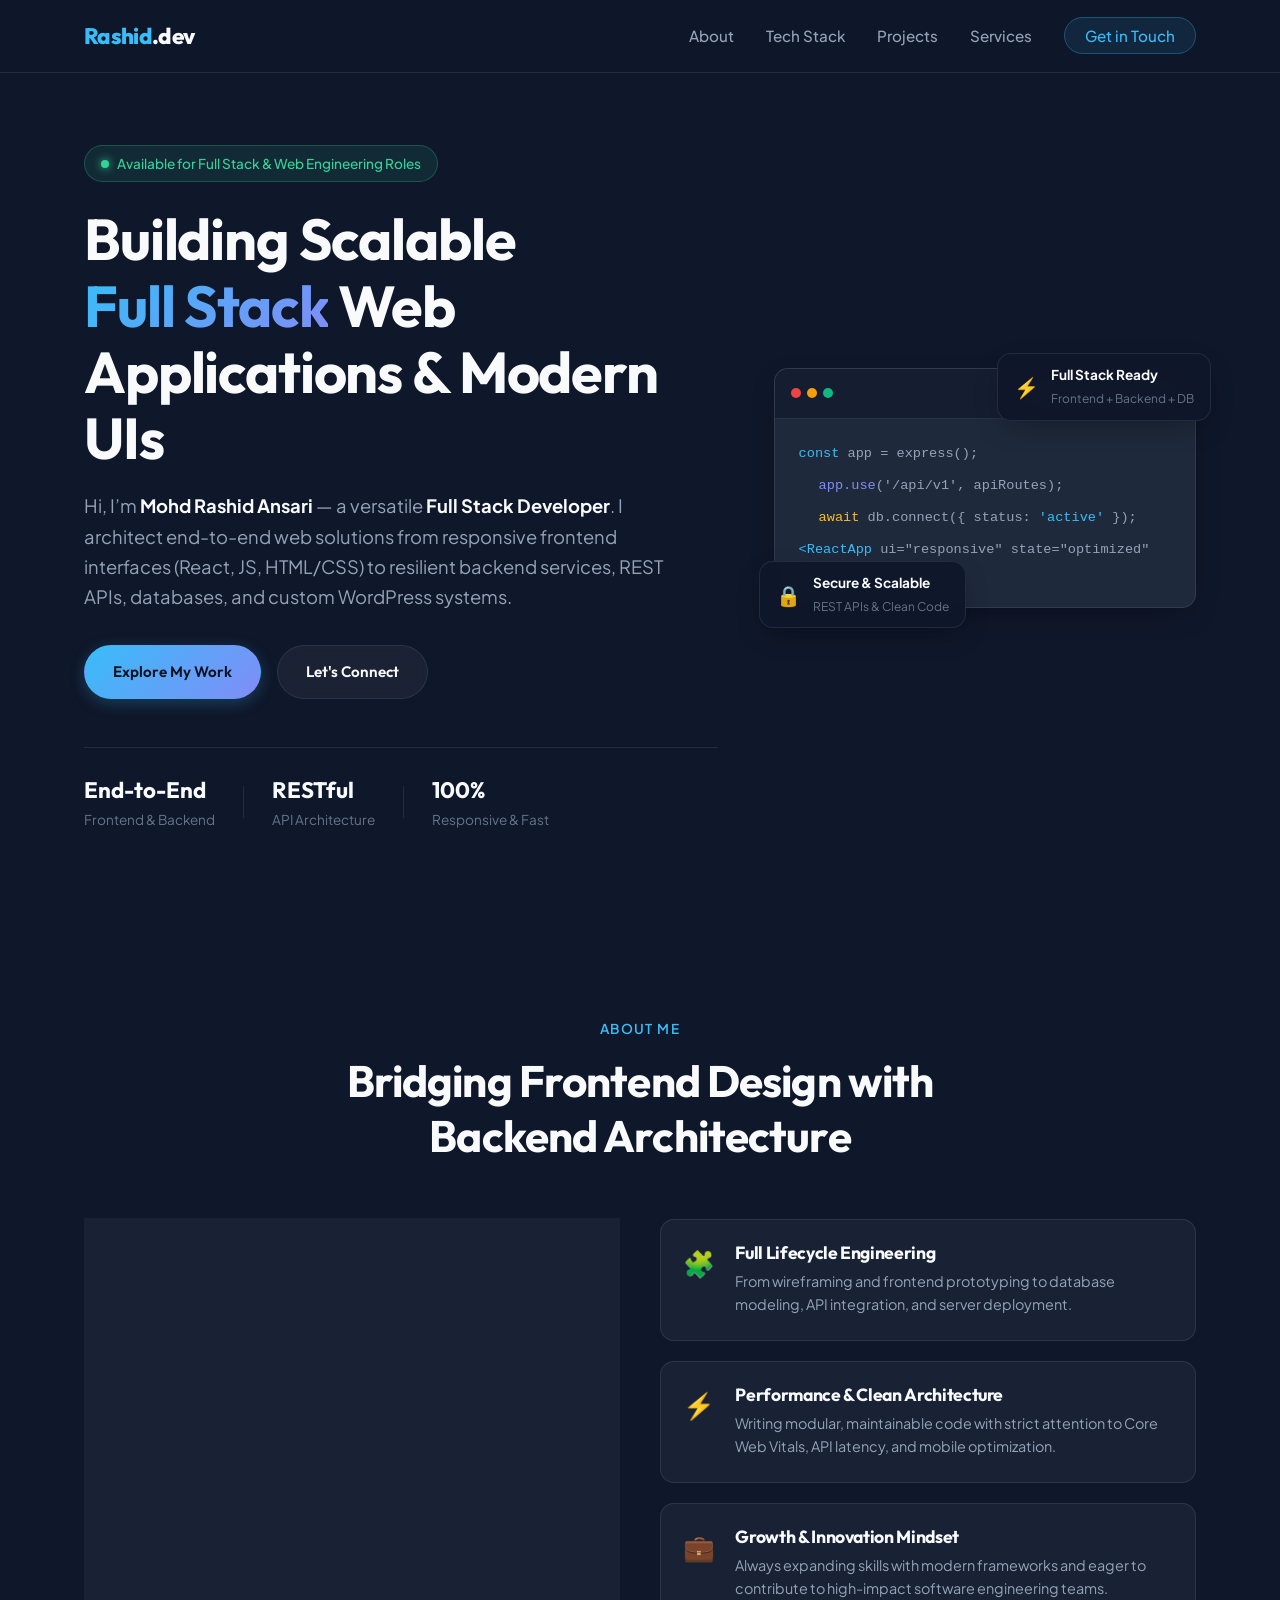
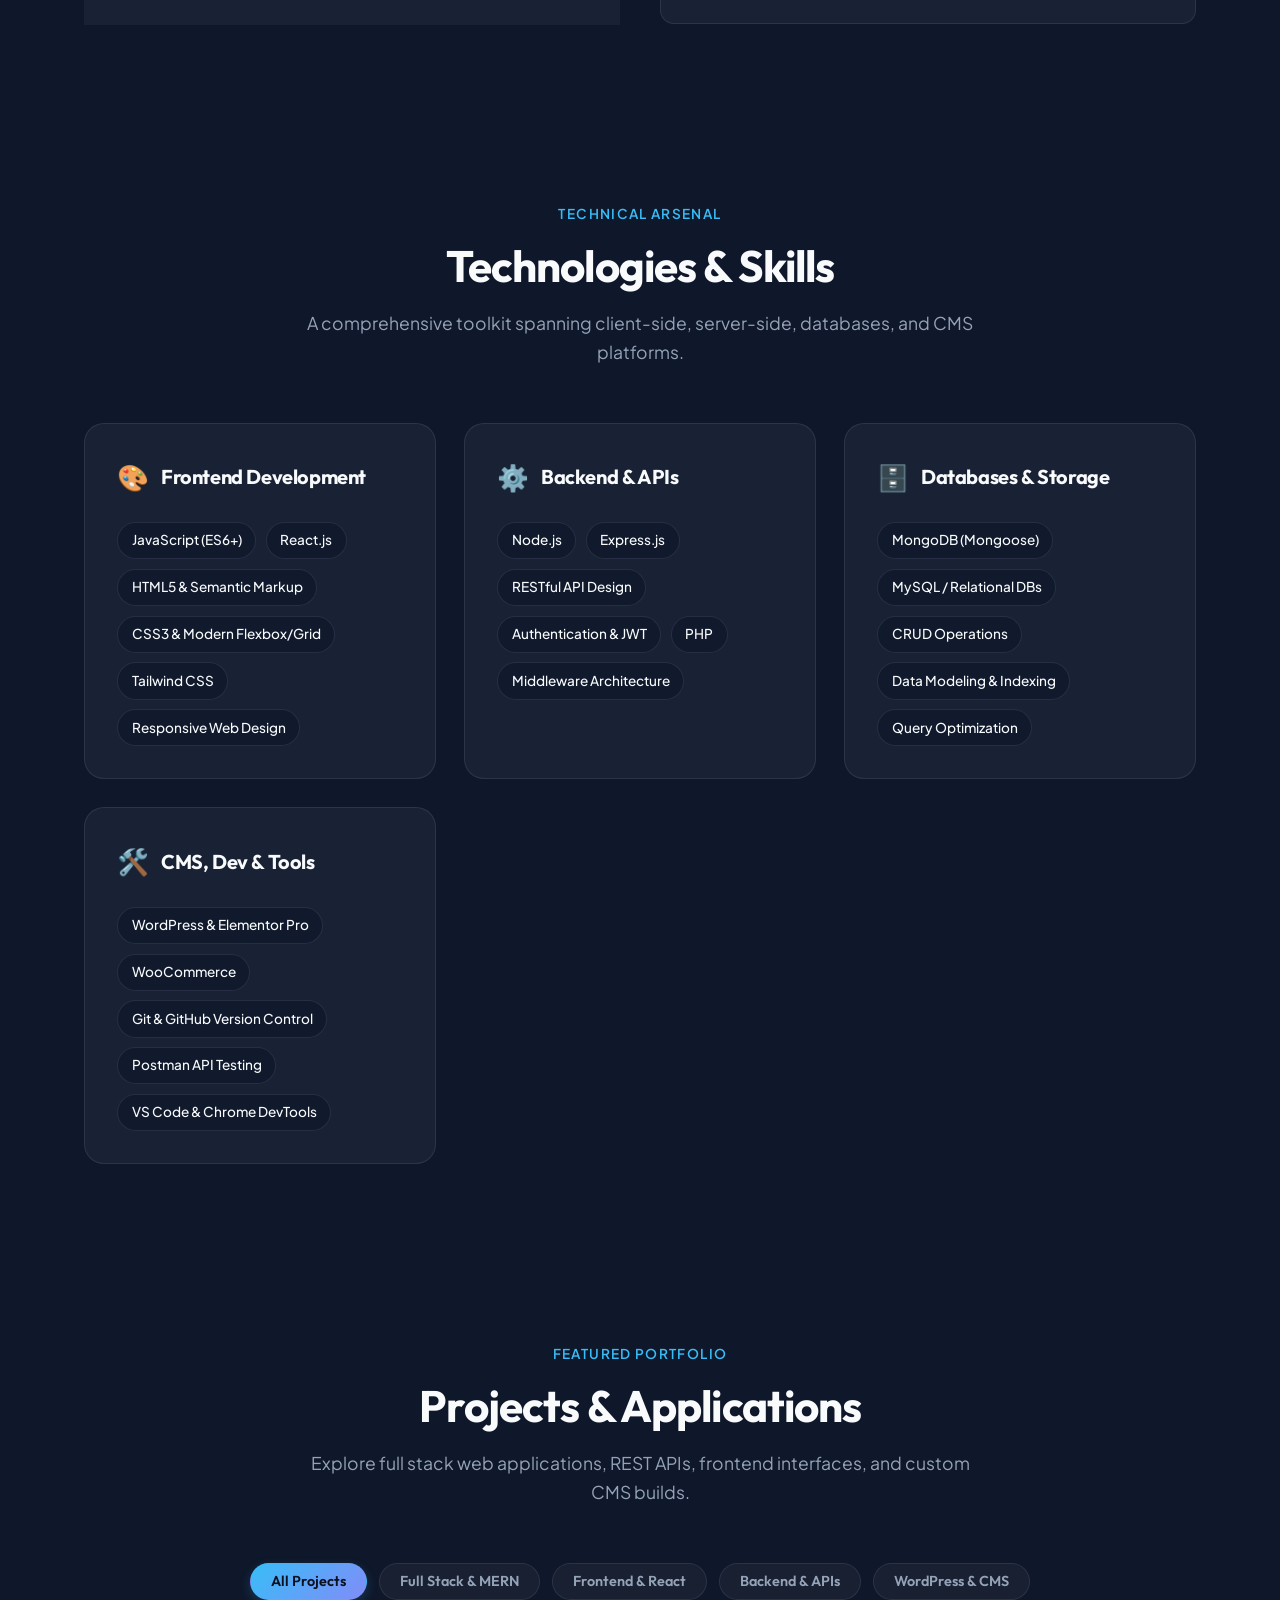
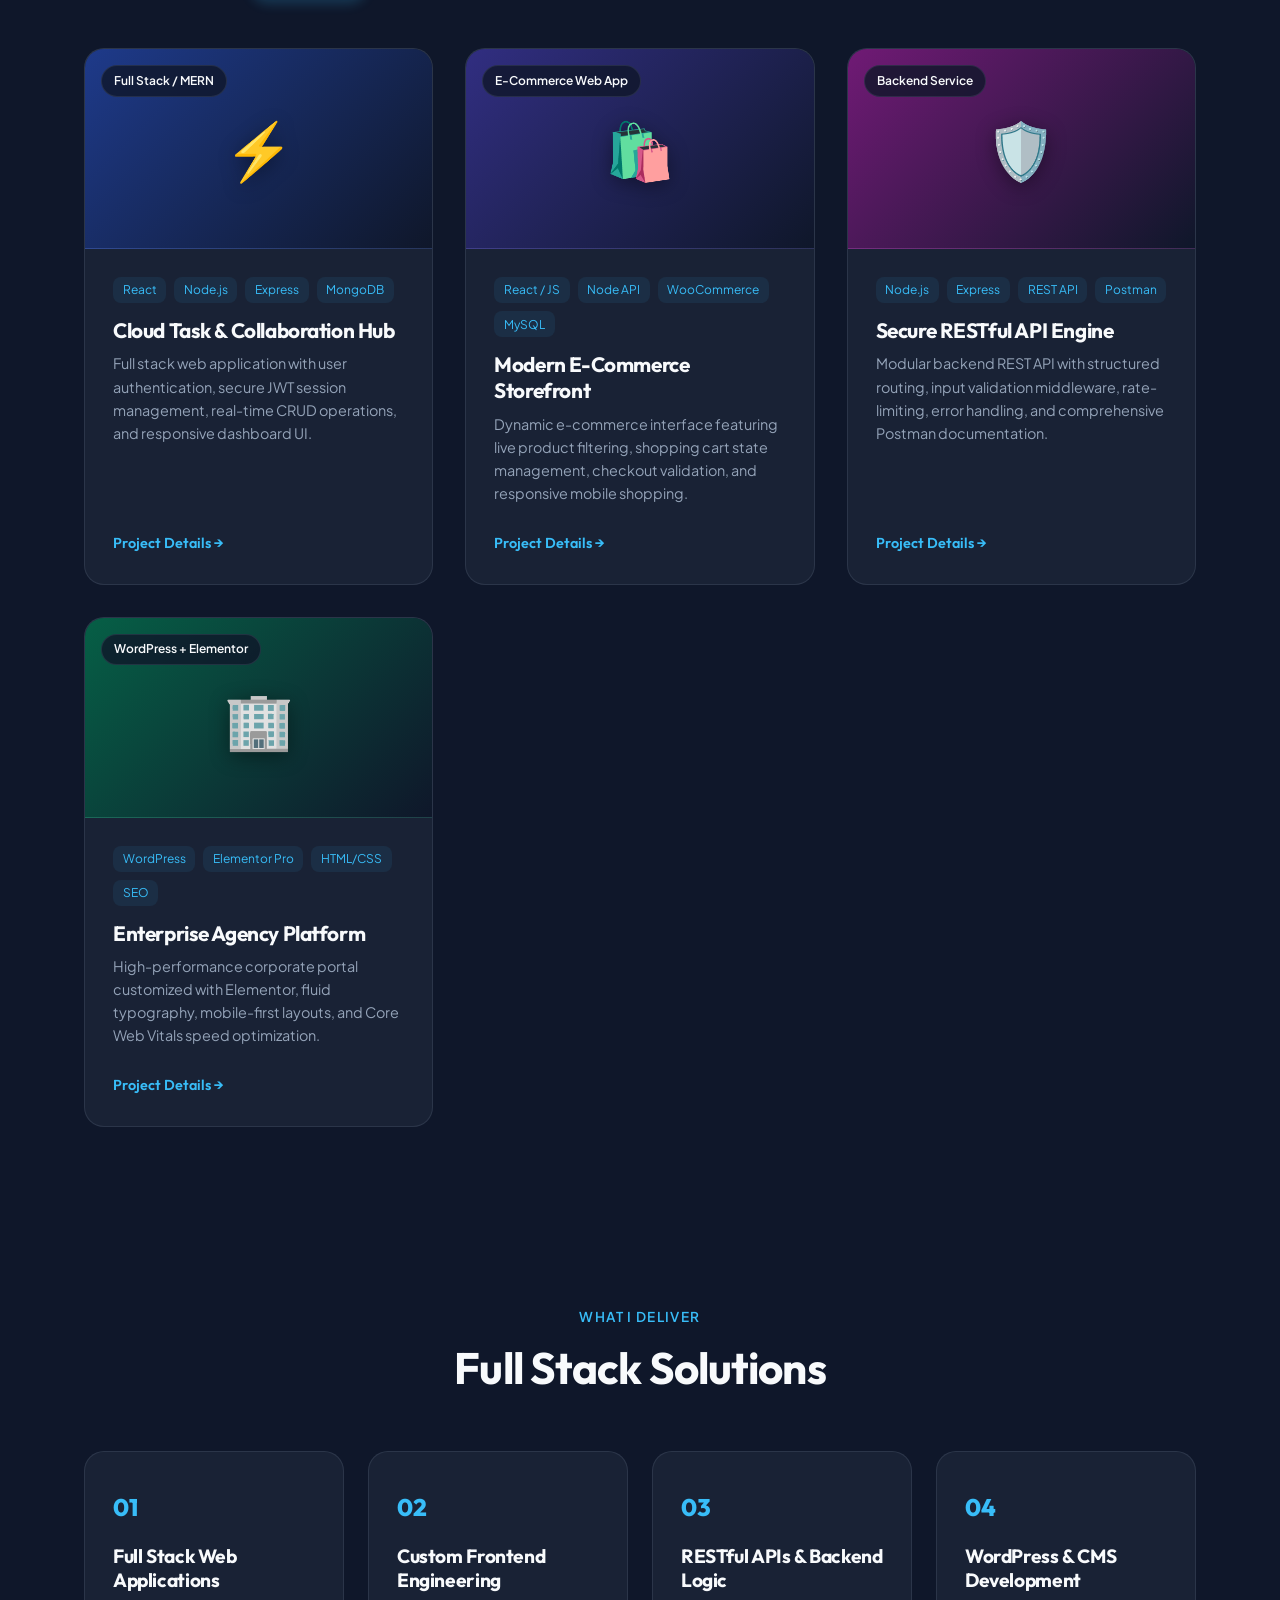
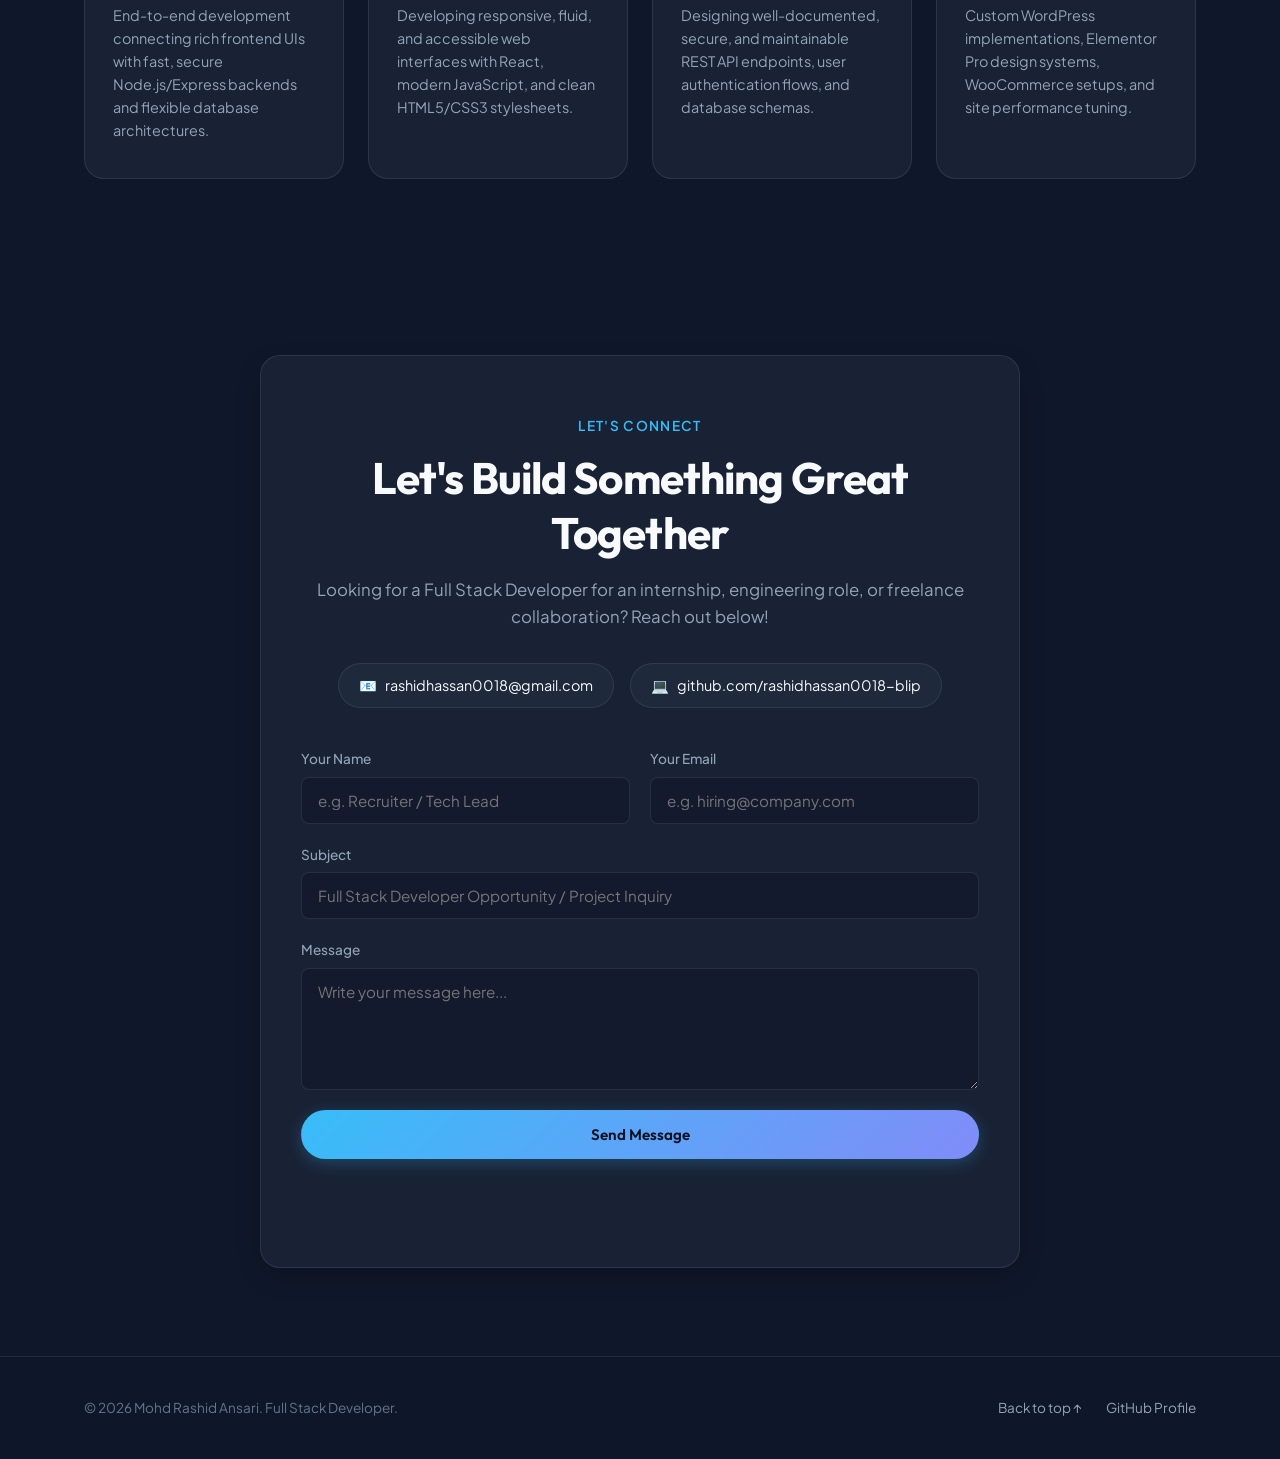
==== commit c78438da: "Upgrade portfolio to Full Stack Developer (React, Node.js, Express, MongoDB, WordPress)" ====
--- a/index.html
+++ b/index.html
@@ -3,8 +3,8 @@
 <head>
   <meta charset="UTF-8">
   <meta name="viewport" content="width=device-width, initial-scale=1.0">
-  <title>Mohd Rashid Ansari | WordPress & Frontend Developer</title>
-  <meta name="description" content="Portfolio of Mohd Rashid Ansari - Motivated WordPress & Frontend Developer specializing in Elementor, responsive web design, mobile optimization, and modern UI/UX.">
+  <title>Mohd Rashid Ansari | Full Stack Developer</title>
+  <meta name="description" content="Portfolio of Mohd Rashid Ansari - Full Stack Developer specializing in modern frontend (React, JavaScript, HTML5/CSS3), backend (Node.js, Express, REST APIs), databases (MongoDB, MySQL), and WordPress.">
   
   <!-- Google Fonts -->
   <link rel="preconnect" href="https://fonts.googleapis.com">
@@ -26,7 +26,7 @@
       <nav class="nav-menu" id="navMenu">
         <ul class="nav-links">
           <li><a href="#about" class="nav-link">About</a></li>
-          <li><a href="#skills" class="nav-link">Skills</a></li>
+          <li><a href="#stack" class="nav-link">Tech Stack</a></li>
           <li><a href="#projects" class="nav-link">Projects</a></li>
           <li><a href="#services" class="nav-link">Services</a></li>
           <li><a href="#contact" class="nav-link nav-cta">Get in Touch</a></li>
@@ -47,32 +47,32 @@
       <div class="container hero-grid">
         <div class="hero-content">
           <div class="badge-status">
-            <span class="status-indicator"></span> Available for WordPress & Frontend Roles
+            <span class="status-indicator"></span> Available for Full Stack & Web Engineering Roles
           </div>
           <h1 class="hero-title">
-            Crafting High-Performance <span class="gradient-text">WordPress</span> & Frontend Experiences
+            Building Scalable <span class="gradient-text">Full Stack</span> Web Applications & Modern UIs
           </h1>
           <p class="hero-description">
-            Hi, I’m <strong>Mohd Rashid Ansari</strong> — a self-driven web developer dedicated to building responsive, pixel-perfect websites, custom Elementor pages, and modern frontend interfaces optimized for all devices.
+            Hi, I’m <strong>Mohd Rashid Ansari</strong> — a versatile <strong>Full Stack Developer</strong>. I architect end-to-end web solutions from responsive frontend interfaces (React, JS, HTML/CSS) to resilient backend services, REST APIs, databases, and custom WordPress systems.
           </p>
           <div class="hero-actions">
-            <a href="#projects" class="btn btn-primary">View My Projects</a>
-            <a href="#contact" class="btn btn-secondary">Contact Me</a>
+            <a href="#projects" class="btn btn-primary">Explore My Work</a>
+            <a href="#contact" class="btn btn-secondary">Let's Connect</a>
           </div>
           <div class="hero-stats">
             <div class="stat-item">
-              <span class="stat-number">100%</span>
-              <span class="stat-label">Mobile Responsive</span>
+              <span class="stat-number">End-to-End</span>
+              <span class="stat-label">Frontend & Backend</span>
             </div>
             <div class="stat-divider"></div>
             <div class="stat-item">
-              <span class="stat-number">Fast</span>
-              <span class="stat-label">Layout Optimization</span>
+              <span class="stat-number">RESTful</span>
+              <span class="stat-label">API Architecture</span>
             </div>
             <div class="stat-divider"></div>
             <div class="stat-item">
-              <span class="stat-number">Clean</span>
-              <span class="stat-label">Modern UI/UX</span>
+              <span class="stat-number">100%</span>
+              <span class="stat-label">Responsive & Fast</span>
             </div>
           </div>
         </div>
@@ -84,27 +84,27 @@
                 <span class="dot red"></span>
                 <span class="dot yellow"></span>
                 <span class="dot green"></span>
-                <span class="mock-url">rashid-portfolio.dev</span>
+                <span class="mock-url">rashid-fullstack.dev/api</span>
               </div>
               <div class="card-body-mock">
-                <div class="code-line"><span class="token-tag">&lt;header&gt;</span> WordPress + Elementor <span class="token-tag">&lt;/header&gt;</span></div>
-                <div class="code-line indent-1"><span class="token-attr">.responsive-design</span> { <span class="token-prop">display</span>: flex; <span class="token-prop">gap</span>: 1.5rem; }</div>
-                <div class="code-line indent-1"><span class="token-attr">.performance</span> { <span class="token-prop">speed</span>: optimal; <span class="token-prop">seo</span>: ready; }</div>
-                <div class="code-line"><span class="token-tag">&lt;section</span> class="pixel-perfect"&gt;</div>
+                <div class="code-line"><span class="token-tag">const</span> app = express();</div>
+                <div class="code-line indent-1"><span class="token-attr">app.use</span>('/api/v1', apiRoutes);</div>
+                <div class="code-line indent-1"><span class="token-prop">await</span> db.connect({ status: <span class="token-tag">'active'</span> });</div>
+                <div class="code-line"><span class="token-tag">&lt;ReactApp</span> ui="responsive" state="optimized" /&gt;</div>
               </div>
             </div>
             <div class="floating-badge badge-1">
               <span class="badge-icon">⚡</span>
               <div>
-                <strong>Speed Optimized</strong>
-                <small>Core Web Vitals</small>
+                <strong>Full Stack Ready</strong>
+                <small>Frontend + Backend + DB</small>
               </div>
             </div>
             <div class="floating-badge badge-2">
-              <span class="badge-icon">📱</span>
+              <span class="badge-icon">🔒</span>
               <div>
-                <strong>Mobile First</strong>
-                <small>100% Fluid Layout</small>
+                <strong>Secure & Scalable</strong>
+                <small>REST APIs & Clean Code</small>
               </div>
             </div>
           </div>
@@ -117,93 +117,115 @@
       <div class="container">
         <div class="section-header">
           <span class="section-subtitle">About Me</span>
-          <h2 class="section-title">Passionate About Building Intuitive Web Solutions</h2>
+          <h2 class="section-title">Bridging Frontend Design with Backend Architecture</h2>
         </div>
         <div class="about-grid">
           <div class="about-card highlight">
             <h3>Who I Am</h3>
             <p>
-              I am a motivated and proactive web developer with a strong foundation in WordPress development, Elementor page building, and modern HTML/CSS frontend workflows.
+              I am a proactive and driven <strong>Full Stack Developer</strong> with a comprehensive understanding of both client-side user experience and server-side logic.
             </p>
             <p>
-              I focus on creating high-converting landing pages and responsive portfolio projects where clean code, seamless user experience, and fast loading speeds meet.
+              Whether building responsive React components, crafting performant Node.js/Express APIs, designing relational and NoSQL database schemas, or delivering customized WordPress solutions, I focus on clean code, scalability, and seamless user interaction.
             </p>
           </div>
           <div class="about-features">
             <div class="feature-item">
-              <div class="feature-icon">🚀</div>
+              <div class="feature-icon">🧩</div>
               <div>
-                <h4>Continuous Learning</h4>
-                <p>Constantly staying ahead with current web design standards, modern CSS practices, and WordPress best practices.</p>
+                <h4>Full Lifecycle Engineering</h4>
+                <p>From wireframing and frontend prototyping to database modeling, API integration, and server deployment.</p>
               </div>
             </div>
             <div class="feature-item">
-              <div class="feature-icon">🎯</div>
+              <div class="feature-icon">⚡</div>
               <div>
-                <h4>Detail-Oriented Design</h4>
-                <p>Ensuring every margin, font hierarchy, and interaction aligns with modern UI/UX design principles.</p>
+                <h4>Performance & Clean Architecture</h4>
+                <p>Writing modular, maintainable code with strict attention to Core Web Vitals, API latency, and mobile optimization.</p>
               </div>
             </div>
             <div class="feature-item">
               <div class="feature-icon">💼</div>
               <div>
-                <h4>Team & Growth Ready</h4>
-                <p>Eager to bring enthusiasm, quick adaptability, and dedicated quality work to dynamic MNC environments.</p>
-              </div>
-            </div>
-          </div>
-        </div>
-      </div>
-    </section>
-
-    <!-- Skills Section -->
-    <section class="section skills-section" id="skills">
+                <h4>Growth & Innovation Mindset</h4>
+                <p>Always expanding skills with modern frameworks and eager to contribute to high-impact software engineering teams.</p>
+              </div>
+            </div>
+          </div>
+        </div>
+      </div>
+    </section>
+
+    <!-- Tech Stack Section -->
+    <section class="section stack-section" id="stack">
       <div class="container">
         <div class="section-header">
-          <span class="section-subtitle">Technical Expertise</span>
-          <h2 class="section-title">Skills & Technologies</h2>
-        </div>
-        <div class="skills-grid">
-          <div class="skill-card">
-            <div class="skill-icon-wrap">🌐</div>
-            <h3 class="skill-title">WordPress</h3>
-            <p class="skill-desc">CMS setup, custom theme integration, plugins configuration, and robust website maintenance.</p>
-            <span class="skill-tag">CMS Core</span>
-          </div>
-
-          <div class="skill-card">
-            <div class="skill-icon-wrap">🎨</div>
-            <h3 class="skill-title">Elementor / Pro</h3>
-            <p class="skill-desc">Building custom headers, dynamic templates, landing pages, and interactive UI widgets without bloat.</p>
-            <span class="skill-tag">Page Builder</span>
-          </div>
-
-          <div class="skill-card">
-            <div class="skill-icon-wrap">💻</div>
-            <h3 class="skill-title">HTML5 & CSS3</h3>
-            <p class="skill-desc">Semantic markup, Flexbox, CSS Grid, custom properties, smooth transitions, and accessible code.</p>
-            <span class="skill-tag">Frontend</span>
-          </div>
-
-          <div class="skill-card">
-            <div class="skill-icon-wrap">📱</div>
-            <h3 class="skill-title">Responsive Design</h3>
-            <p class="skill-desc">Mobile-first methodology ensuring seamless layout performance across phones, tablets, and desktop screens.</p>
-            <span class="skill-tag">Mobile Optimization</span>
-          </div>
-
-          <div class="skill-card">
-            <div class="skill-icon-wrap">⚡</div>
-            <h3 class="skill-title">Speed & Optimization</h3>
-            <p class="skill-desc">Asset minification, image optimization, responsive typography, and layout shift prevention.</p>
-            <span class="skill-tag">Performance</span>
-          </div>
-
-          <div class="skill-card">
-            <div class="skill-icon-wrap">✨</div>
-            <h3 class="skill-title">UI/UX Implementation</h3>
-            <p class="skill-desc">Translating visual mockups into clean, intuitive, and interactive user experiences.</p>
-            <span class="skill-tag">Design Systems</span>
+          <span class="section-subtitle">Technical Arsenal</span>
+          <h2 class="section-title">Technologies & Skills</h2>
+          <p class="section-lead">A comprehensive toolkit spanning client-side, server-side, databases, and CMS platforms.</p>
+        </div>
+
+        <div class="stack-categories-grid">
+          <!-- Frontend -->
+          <div class="stack-category-card">
+            <div class="stack-cat-header">
+              <span class="cat-icon">🎨</span>
+              <h3>Frontend Development</h3>
+            </div>
+            <ul class="stack-pills">
+              <li>JavaScript (ES6+)</li>
+              <li>React.js</li>
+              <li>HTML5 & Semantic Markup</li>
+              <li>CSS3 & Modern Flexbox/Grid</li>
+              <li>Tailwind CSS</li>
+              <li>Responsive Web Design</li>
+            </ul>
+          </div>
+
+          <!-- Backend -->
+          <div class="stack-category-card">
+            <div class="stack-cat-header">
+              <span class="cat-icon">⚙️</span>
+              <h3>Backend & APIs</h3>
+            </div>
+            <ul class="stack-pills">
+              <li>Node.js</li>
+              <li>Express.js</li>
+              <li>RESTful API Design</li>
+              <li>Authentication & JWT</li>
+              <li>PHP</li>
+              <li>Middleware Architecture</li>
+            </ul>
+          </div>
+
+          <!-- Database -->
+          <div class="stack-category-card">
+            <div class="stack-cat-header">
+              <span class="cat-icon">🗄️</span>
+              <h3>Databases & Storage</h3>
+            </div>
+            <ul class="stack-pills">
+              <li>MongoDB (Mongoose)</li>
+              <li>MySQL / Relational DBs</li>
+              <li>CRUD Operations</li>
+              <li>Data Modeling & Indexing</li>
+              <li>Query Optimization</li>
+            </ul>
+          </div>
+
+          <!-- CMS & Tools -->
+          <div class="stack-category-card">
+            <div class="stack-cat-header">
+              <span class="cat-icon">🛠️</span>
+              <h3>CMS, Dev & Tools</h3>
+            </div>
+            <ul class="stack-pills">
+              <li>WordPress & Elementor Pro</li>
+              <li>WooCommerce</li>
+              <li>Git & GitHub Version Control</li>
+              <li>Postman API Testing</li>
+              <li>VS Code & Chrome DevTools</li>
+            </ul>
           </div>
         </div>
       </div>
@@ -213,22 +235,92 @@
     <section class="section projects-section" id="projects">
       <div class="container">
         <div class="section-header">
-          <span class="section-subtitle">My Work</span>
-          <h2 class="section-title">Featured Projects</h2>
-          <p class="section-lead">A collection of responsive websites, landing pages, and custom WordPress layouts.</p>
+          <span class="section-subtitle">Featured Portfolio</span>
+          <h2 class="section-title">Projects & Applications</h2>
+          <p class="section-lead">Explore full stack web applications, REST APIs, frontend interfaces, and custom CMS builds.</p>
         </div>
 
         <div class="project-filters" id="projectFilters">
           <button class="filter-btn active" data-filter="all">All Projects</button>
-          <button class="filter-btn" data-filter="wordpress">WordPress & Elementor</button>
-          <button class="filter-btn" data-filter="landing">Landing Pages</button>
-          <button class="filter-btn" data-filter="frontend">Frontend UI</button>
+          <button class="filter-btn" data-filter="fullstack">Full Stack & MERN</button>
+          <button class="filter-btn" data-filter="frontend">Frontend & React</button>
+          <button class="filter-btn" data-filter="backend">Backend & APIs</button>
+          <button class="filter-btn" data-filter="wordpress">WordPress & CMS</button>
         </div>
 
         <div class="projects-grid" id="projectsGrid">
-          <!-- Project 1 -->
-          <article class="project-card" data-category="wordpress landing">
+          <!-- Project 1: Full Stack App -->
+          <article class="project-card" data-category="fullstack backend">
             <div class="project-thumbnail project-color-1">
+              <div class="project-mock-badge">Full Stack / MERN</div>
+              <div class="project-preview-art">
+                <span class="art-icon">⚡</span>
+              </div>
+            </div>
+            <div class="project-content">
+              <div class="project-tags">
+                <span>React</span>
+                <span>Node.js</span>
+                <span>Express</span>
+                <span>MongoDB</span>
+              </div>
+              <h3 class="project-title">Cloud Task & Collaboration Hub</h3>
+              <p class="project-summary">Full stack web application with user authentication, secure JWT session management, real-time CRUD operations, and responsive dashboard UI.</p>
+              <div class="project-links">
+                <a href="#contact" class="project-link-action">Project Details &rarr;</a>
+              </div>
+            </div>
+          </article>
+
+          <!-- Project 2: E-Commerce Storefront -->
+          <article class="project-card" data-category="fullstack frontend wordpress">
+            <div class="project-thumbnail project-color-2">
+              <div class="project-mock-badge">E-Commerce Web App</div>
+              <div class="project-preview-art">
+                <span class="art-icon">🛍️</span>
+              </div>
+            </div>
+            <div class="project-content">
+              <div class="project-tags">
+                <span>React / JS</span>
+                <span>Node API</span>
+                <span>WooCommerce</span>
+                <span>MySQL</span>
+              </div>
+              <h3 class="project-title">Modern E-Commerce Storefront</h3>
+              <p class="project-summary">Dynamic e-commerce interface featuring live product filtering, shopping cart state management, checkout validation, and responsive mobile shopping.</p>
+              <div class="project-links">
+                <a href="#contact" class="project-link-action">Project Details &rarr;</a>
+              </div>
+            </div>
+          </article>
+
+          <!-- Project 3: REST API Service -->
+          <article class="project-card" data-category="backend">
+            <div class="project-thumbnail project-color-4">
+              <div class="project-mock-badge">Backend Service</div>
+              <div class="project-preview-art">
+                <span class="art-icon">🛡️</span>
+              </div>
+            </div>
+            <div class="project-content">
+              <div class="project-tags">
+                <span>Node.js</span>
+                <span>Express</span>
+                <span>REST API</span>
+                <span>Postman</span>
+              </div>
+              <h3 class="project-title">Secure RESTful API Engine</h3>
+              <p class="project-summary">Modular backend REST API with structured routing, input validation middleware, rate-limiting, error handling, and comprehensive Postman documentation.</p>
+              <div class="project-links">
+                <a href="#contact" class="project-link-action">Project Details &rarr;</a>
+              </div>
+            </div>
+          </article>
+
+          <!-- Project 4: WordPress Custom Solution -->
+          <article class="project-card" data-category="wordpress frontend">
+            <div class="project-thumbnail project-color-3">
               <div class="project-mock-badge">WordPress + Elementor</div>
               <div class="project-preview-art">
                 <span class="art-icon">🏢</span>
@@ -237,79 +329,14 @@
             <div class="project-content">
               <div class="project-tags">
                 <span>WordPress</span>
-                <span>Elementor</span>
-                <span>Responsive</span>
-              </div>
-              <h3 class="project-title">Corporate Business Landing Page</h3>
-              <p class="project-summary">High-converting corporate landing page with custom Elementor sections, lead capture forms, and mobile performance optimization.</p>
+                <span>Elementor Pro</span>
+                <span>HTML/CSS</span>
+                <span>SEO</span>
+              </div>
+              <h3 class="project-title">Enterprise Agency Platform</h3>
+              <p class="project-summary">High-performance corporate portal customized with Elementor, fluid typography, mobile-first layouts, and Core Web Vitals speed optimization.</p>
               <div class="project-links">
-                <a href="#contact" class="project-link-action">Preview Details &rarr;</a>
-              </div>
-            </div>
-          </article>
-
-          <!-- Project 2 -->
-          <article class="project-card" data-category="wordpress">
-            <div class="project-thumbnail project-color-2">
-              <div class="project-mock-badge">E-Commerce UI</div>
-              <div class="project-preview-art">
-                <span class="art-icon">🛍️</span>
-              </div>
-            </div>
-            <div class="project-content">
-              <div class="project-tags">
-                <span>WordPress</span>
-                <span>WooCommerce</span>
-                <span>UI/UX</span>
-              </div>
-              <h3 class="project-title">Modern Retail Storefront</h3>
-              <p class="project-summary">Clean e-commerce product showcase with custom category filtering, product grid layouts, and quick checkout design.</p>
-              <div class="project-links">
-                <a href="#contact" class="project-link-action">Preview Details &rarr;</a>
-              </div>
-            </div>
-          </article>
-
-          <!-- Project 3 -->
-          <article class="project-card" data-category="frontend landing">
-            <div class="project-thumbnail project-color-3">
-              <div class="project-mock-badge">HTML5 / CSS3</div>
-              <div class="project-preview-art">
-                <span class="art-icon">✨</span>
-              </div>
-            </div>
-            <div class="project-content">
-              <div class="project-tags">
-                <span>HTML5</span>
-                <span>CSS3</span>
-                <span>JavaScript</span>
-              </div>
-              <h3 class="project-title">Creative Agency Showcase</h3>
-              <p class="project-summary">A lightweight, highly responsive agency portfolio with smooth scrolling, interactive testimonial sliders, and modern typography.</p>
-              <div class="project-links">
-                <a href="#contact" class="project-link-action">Preview Details &rarr;</a>
-              </div>
-            </div>
-          </article>
-
-          <!-- Project 4 -->
-          <article class="project-card" data-category="frontend">
-            <div class="project-thumbnail project-color-4">
-              <div class="project-mock-badge">Custom Layout</div>
-              <div class="project-preview-art">
-                <span class="art-icon">📰</span>
-              </div>
-            </div>
-            <div class="project-content">
-              <div class="project-tags">
-                <span>CSS Grid</span>
-                <span>Mobile-First</span>
-                <span>Clean UI</span>
-              </div>
-              <h3 class="project-title">Content & Blog Platform UI</h3>
-              <p class="project-summary">Editorial magazine layout with dark/light mode structure, dynamic card grids, and optimized reading experience on mobile screens.</p>
-              <div class="project-links">
-                <a href="#contact" class="project-link-action">Preview Details &rarr;</a>
+                <a href="#contact" class="project-link-action">Project Details &rarr;</a>
               </div>
             </div>
           </article>
@@ -321,29 +348,29 @@
     <section class="section services-section" id="services">
       <div class="container">
         <div class="section-header">
-          <span class="section-subtitle">What I Provide</span>
-          <h2 class="section-title">Services & Offerings</h2>
+          <span class="section-subtitle">What I Deliver</span>
+          <h2 class="section-title">Full Stack Solutions</h2>
         </div>
         <div class="services-grid">
           <div class="service-box">
             <div class="service-num">01</div>
-            <h3>WordPress Website Development</h3>
-            <p>From initial configuration to full site launch, creating structured, easy-to-manage WordPress sites built for long-term reliability.</p>
+            <h3>Full Stack Web Applications</h3>
+            <p>End-to-end development connecting rich frontend UIs with fast, secure Node.js/Express backends and flexible database architectures.</p>
           </div>
           <div class="service-box">
             <div class="service-num">02</div>
-            <h3>Elementor Page Customization</h3>
-            <p>Pixel-accurate page design, custom header/footer builders, dynamic post layouts, and responsive styling adjustments.</p>
+            <h3>Custom Frontend Engineering</h3>
+            <p>Developing responsive, fluid, and accessible web interfaces with React, modern JavaScript, and clean HTML5/CSS3 stylesheets.</p>
           </div>
           <div class="service-box">
             <div class="service-num">03</div>
-            <h3>Mobile & Layout Optimization</h3>
-            <p>Auditing and fixing layout issues across different screen dimensions to guarantee 100% responsiveness and fluid navigation.</p>
+            <h3>RESTful APIs & Backend Logic</h3>
+            <p>Designing well-documented, secure, and maintainable REST API endpoints, user authentication flows, and database schemas.</p>
           </div>
           <div class="service-box">
             <div class="service-num">04</div>
-            <h3>HTML / CSS Frontend Conversion</h3>
-            <p>Transforming Figma, XD, or sketch designs into standards-compliant, semantic HTML and CSS with clean code architecture.</p>
+            <h3>WordPress & CMS Development</h3>
+            <p>Custom WordPress implementations, Elementor Pro design systems, WooCommerce setups, and site performance tuning.</p>
           </div>
         </div>
       </div>
@@ -355,8 +382,8 @@
         <div class="contact-card">
           <div class="contact-header">
             <span class="section-subtitle">Let's Connect</span>
-            <h2 class="section-title">Ready to Collaborate?</h2>
-            <p>Have an internship opportunity, project inquiry, or just want to connect? Send a message below or reach out directly.</p>
+            <h2 class="section-title">Let's Build Something Great Together</h2>
+            <p>Looking for a Full Stack Developer for an internship, engineering role, or freelance collaboration? Reach out below!</p>
           </div>
           
           <div class="contact-details-row">
@@ -374,16 +401,16 @@
             <div class="form-row">
               <div class="form-group">
                 <label for="name">Your Name</label>
-                <input type="text" id="name" name="name" required placeholder="e.g. Hiring Manager / John Doe">
+                <input type="text" id="name" name="name" required placeholder="e.g. Recruiter / Tech Lead">
               </div>
               <div class="form-group">
                 <label for="email">Your Email</label>
-                <input type="email" id="email" name="email" required placeholder="e.g. contact@company.com">
+                <input type="email" id="email" name="email" required placeholder="e.g. hiring@company.com">
               </div>
             </div>
             <div class="form-group">
               <label for="subject">Subject</label>
-              <input type="text" id="subject" name="subject" required placeholder="WordPress Developer Role / Collaboration Inquiry">
+              <input type="text" id="subject" name="subject" required placeholder="Full Stack Developer Opportunity / Project Inquiry">
             </div>
             <div class="form-group">
               <label for="message">Message</label>
@@ -400,7 +427,7 @@
   <!-- Footer -->
   <footer class="site-footer">
     <div class="container footer-container">
-      <p class="footer-copy">&copy; <span id="currentYear"></span> Mohd Rashid Ansari. Built with HTML, CSS & JavaScript.</p>
+      <p class="footer-copy">&copy; <span id="currentYear"></span> Mohd Rashid Ansari. Full Stack Developer.</p>
       <div class="footer-links">
         <a href="#hero">Back to top ↑</a>
         <a href="https://github.com/rashidhassan0018-blip" target="_blank" rel="noopener">GitHub Profile</a>
--- a/style.css
+++ b/style.css
@@ -578,6 +578,69 @@
 }
 
 /* ==========================================================================
+   Tech Stack Categories Grid
+   ========================================================================== */
+.stack-categories-grid {
+  display: grid;
+  grid-template-columns: repeat(auto-fit, minmax(260px, 1fr));
+  gap: 1.75rem;
+}
+
+.stack-category-card {
+  background: var(--bg-card);
+  border: 1px solid var(--border-color);
+  border-radius: var(--radius-lg);
+  padding: 2rem;
+  transition: var(--transition-smooth);
+  display: flex;
+  flex-direction: column;
+}
+
+.stack-category-card:hover {
+  border-color: var(--border-hover);
+  transform: translateY(-5px);
+  box-shadow: var(--shadow-glow);
+}
+
+.stack-cat-header {
+  display: flex;
+  align-items: center;
+  gap: 0.75rem;
+  margin-bottom: 1.5rem;
+}
+
+.cat-icon {
+  font-size: 1.6rem;
+}
+
+.stack-cat-header h3 {
+  font-size: 1.25rem;
+}
+
+.stack-pills {
+  display: flex;
+  flex-wrap: wrap;
+  gap: 0.6rem;
+}
+
+.stack-pills li {
+  font-size: 0.85rem;
+  font-weight: 500;
+  padding: 0.4rem 0.85rem;
+  background: rgba(15, 23, 42, 0.7);
+  border: 1px solid var(--border-color);
+  border-radius: var(--radius-full);
+  color: var(--text-primary);
+  transition: var(--transition-fast);
+}
+
+.stack-pills li:hover {
+  border-color: var(--accent-primary);
+  color: var(--accent-primary);
+  transform: translateY(-1px);
+}
+
+/* ==========================================================================
    Projects Section & Filters
    ========================================================================== */
 .project-filters {
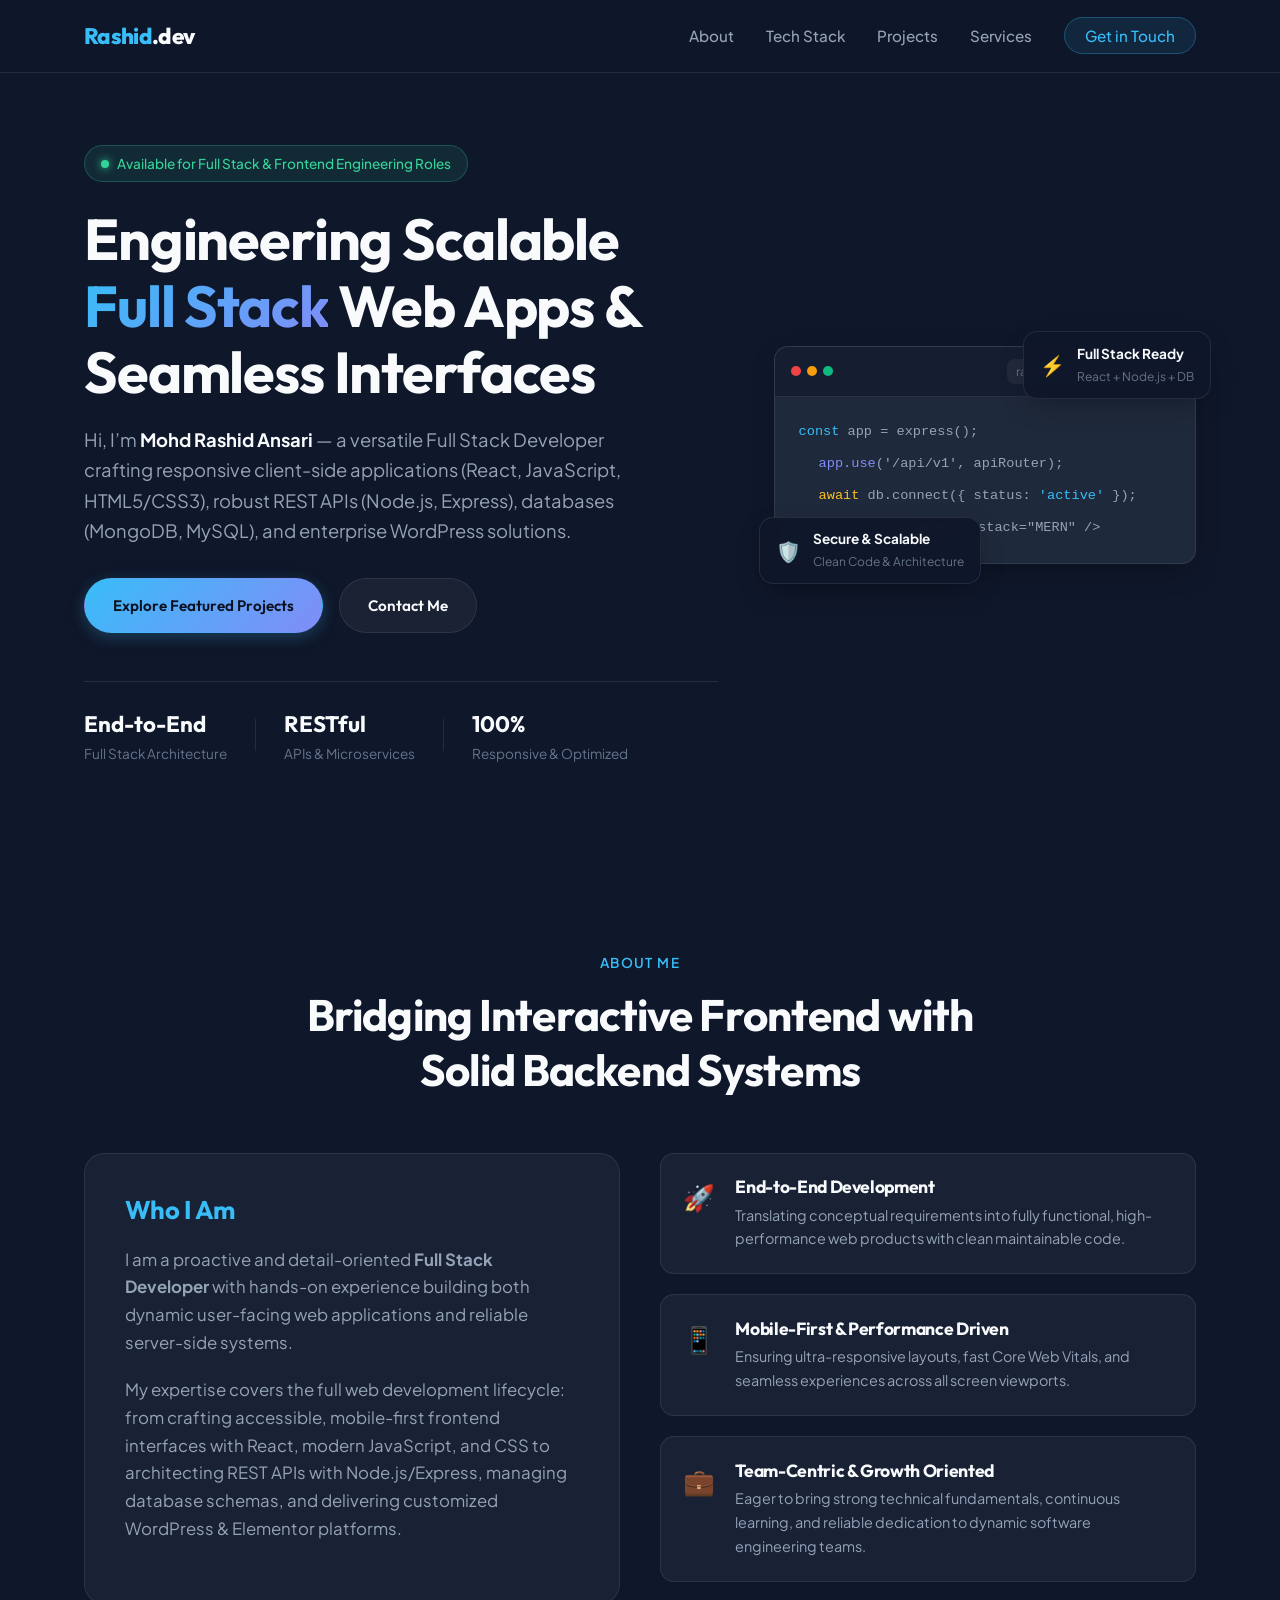
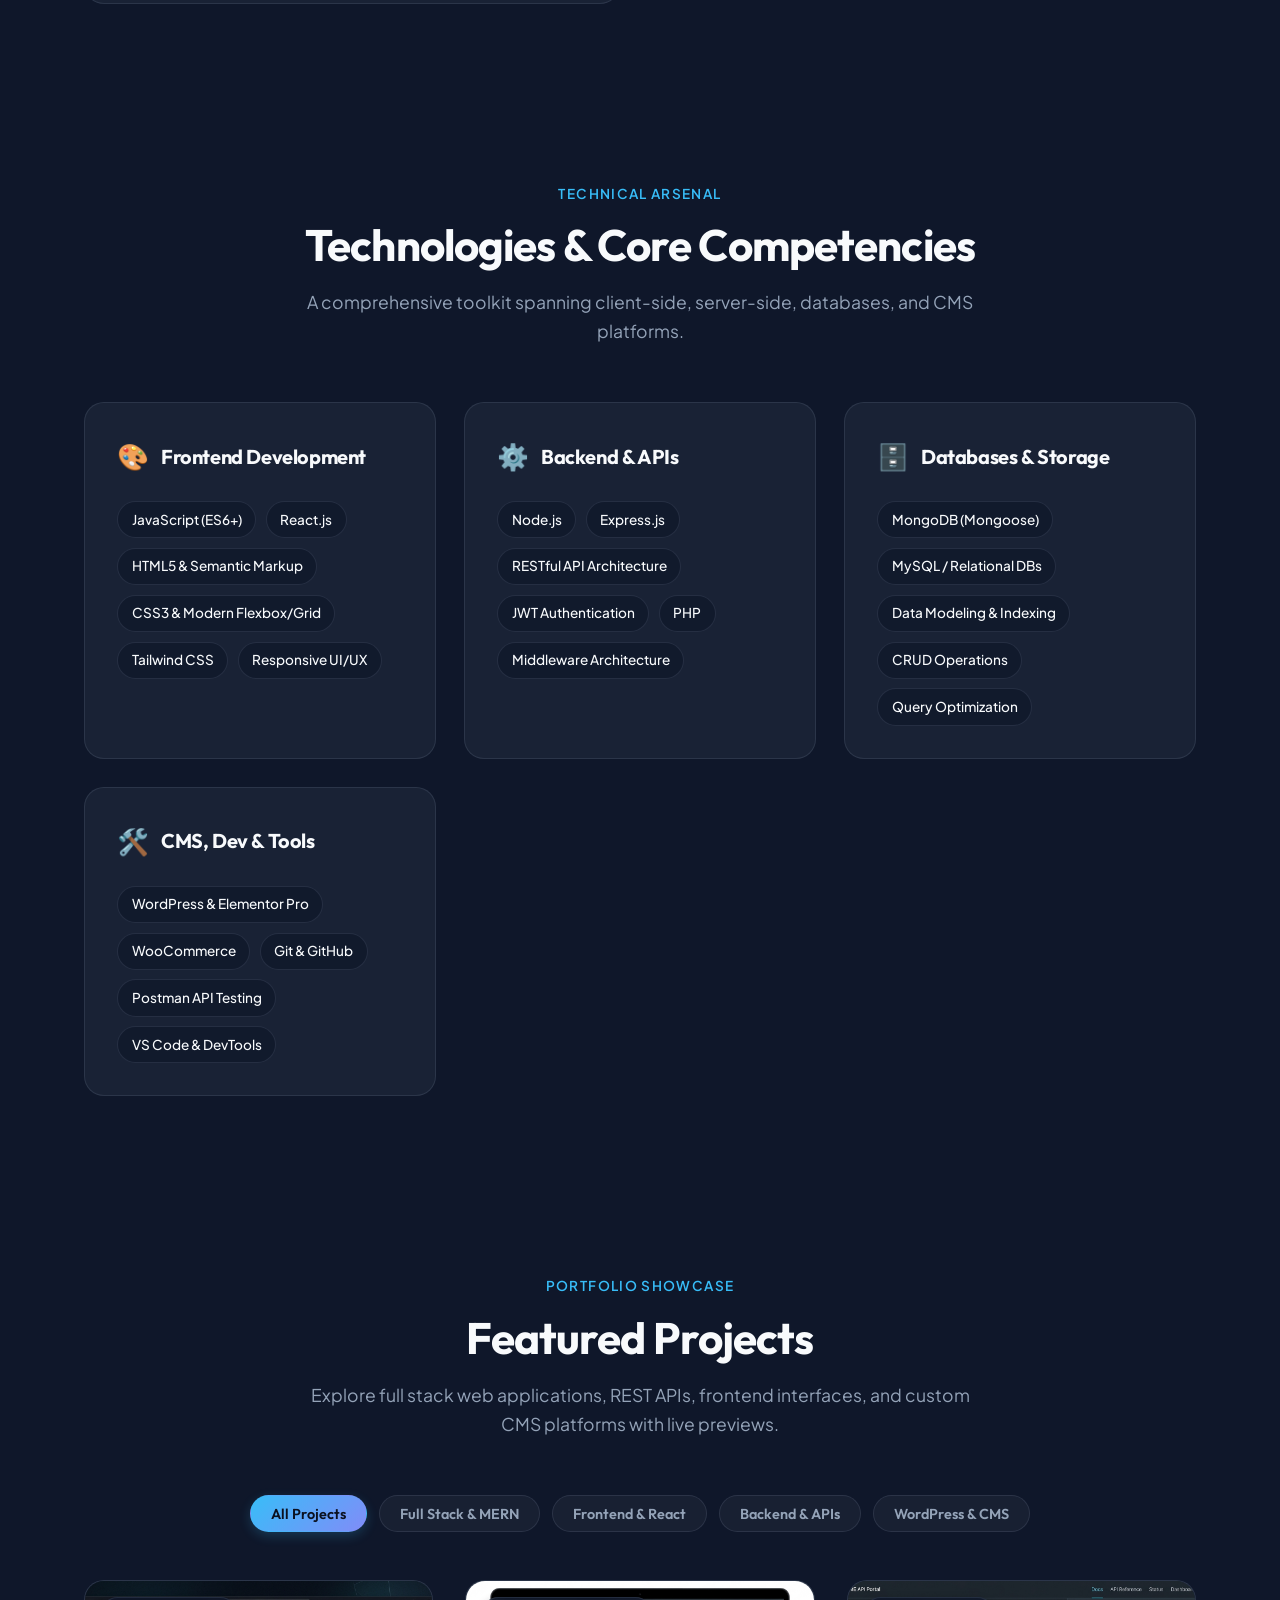
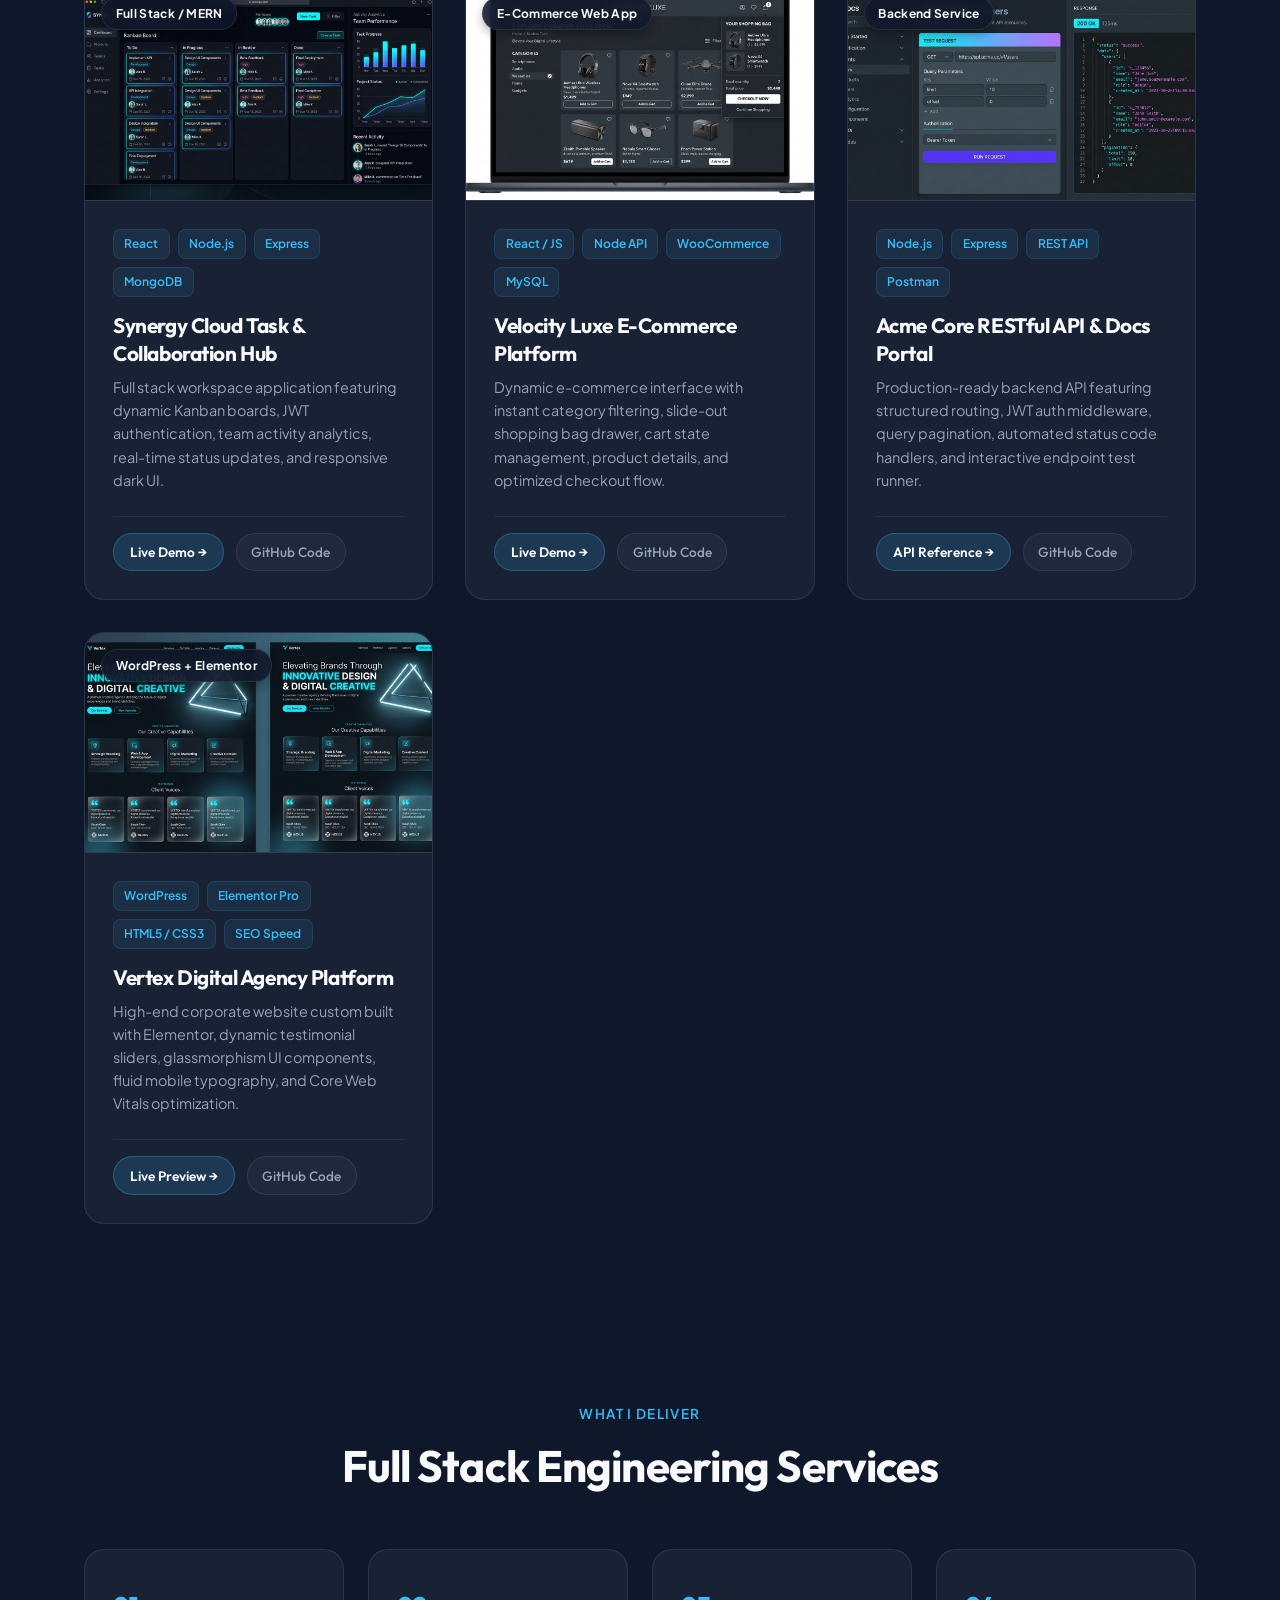
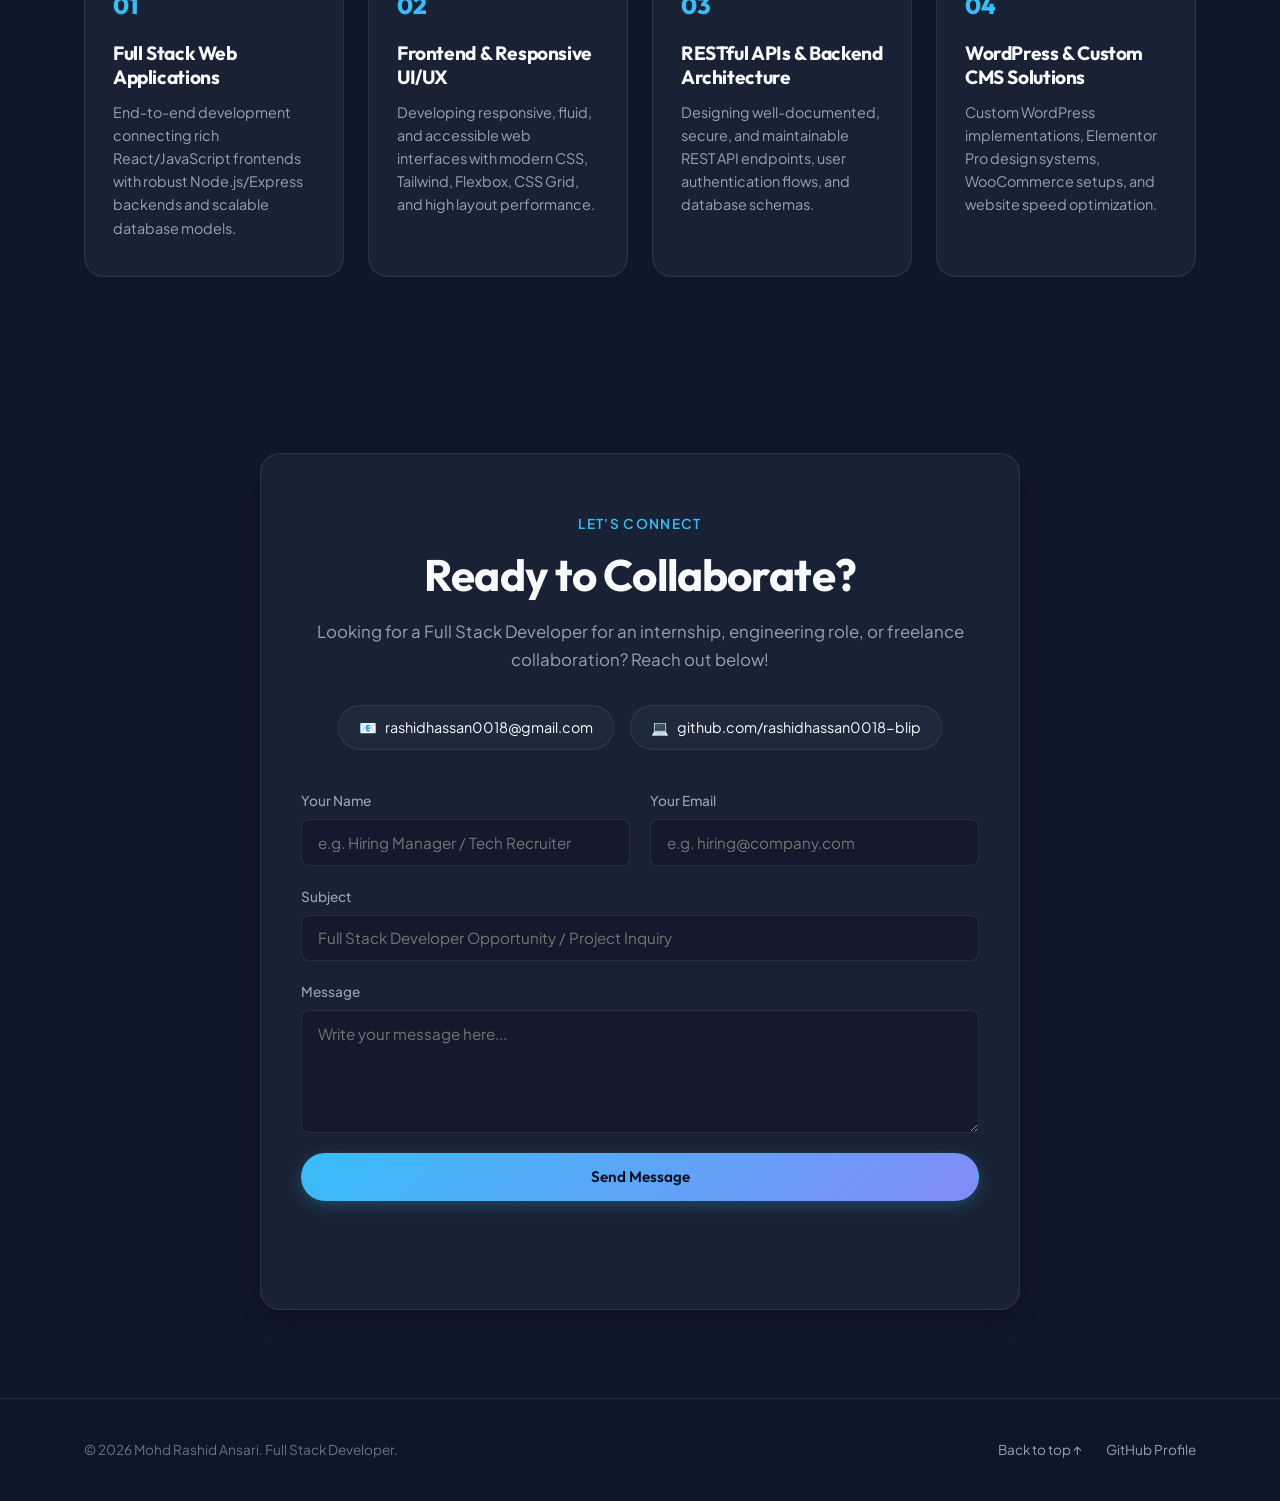
==== commit 7b456fbe: "feat: add high-definition project UI mockups, action links, and enhanced project cards" ====
--- a/index.html
+++ b/index.html
@@ -3,8 +3,8 @@
 <head>
   <meta charset="UTF-8">
   <meta name="viewport" content="width=device-width, initial-scale=1.0">
-  <title>Mohd Rashid Ansari | Full Stack Developer</title>
-  <meta name="description" content="Portfolio of Mohd Rashid Ansari - Full Stack Developer specializing in modern frontend (React, JavaScript, HTML5/CSS3), backend (Node.js, Express, REST APIs), databases (MongoDB, MySQL), and WordPress.">
+  <title>Mohd Rashid Ansari | Full Stack Developer & WordPress Specialist</title>
+  <meta name="description" content="Portfolio of Mohd Rashid Ansari - Full Stack Developer specializing in React, Node.js, Express, MongoDB, MySQL, WordPress & Elementor.">
   
   <!-- Google Fonts -->
   <link rel="preconnect" href="https://fonts.googleapis.com">
@@ -47,32 +47,32 @@
       <div class="container hero-grid">
         <div class="hero-content">
           <div class="badge-status">
-            <span class="status-indicator"></span> Available for Full Stack & Web Engineering Roles
+            <span class="status-indicator"></span> Available for Full Stack & Frontend Engineering Roles
           </div>
           <h1 class="hero-title">
-            Building Scalable <span class="gradient-text">Full Stack</span> Web Applications & Modern UIs
+            Engineering Scalable <span class="gradient-text">Full Stack</span> Web Apps & Seamless Interfaces
           </h1>
           <p class="hero-description">
-            Hi, I’m <strong>Mohd Rashid Ansari</strong> — a versatile <strong>Full Stack Developer</strong>. I architect end-to-end web solutions from responsive frontend interfaces (React, JS, HTML/CSS) to resilient backend services, REST APIs, databases, and custom WordPress systems.
+            Hi, I’m <strong>Mohd Rashid Ansari</strong> — a versatile Full Stack Developer crafting responsive client-side applications (React, JavaScript, HTML5/CSS3), robust REST APIs (Node.js, Express), databases (MongoDB, MySQL), and enterprise WordPress solutions.
           </p>
           <div class="hero-actions">
-            <a href="#projects" class="btn btn-primary">Explore My Work</a>
-            <a href="#contact" class="btn btn-secondary">Let's Connect</a>
+            <a href="#projects" class="btn btn-primary">Explore Featured Projects</a>
+            <a href="#contact" class="btn btn-secondary">Contact Me</a>
           </div>
           <div class="hero-stats">
             <div class="stat-item">
               <span class="stat-number">End-to-End</span>
-              <span class="stat-label">Frontend & Backend</span>
+              <span class="stat-label">Full Stack Architecture</span>
             </div>
             <div class="stat-divider"></div>
             <div class="stat-item">
               <span class="stat-number">RESTful</span>
-              <span class="stat-label">API Architecture</span>
+              <span class="stat-label">APIs & Microservices</span>
             </div>
             <div class="stat-divider"></div>
             <div class="stat-item">
               <span class="stat-number">100%</span>
-              <span class="stat-label">Responsive & Fast</span>
+              <span class="stat-label">Responsive & Optimized</span>
             </div>
           </div>
         </div>
@@ -84,27 +84,27 @@
                 <span class="dot red"></span>
                 <span class="dot yellow"></span>
                 <span class="dot green"></span>
-                <span class="mock-url">rashid-fullstack.dev/api</span>
+                <span class="mock-url">rashid-fullstack.dev/api/v1</span>
               </div>
               <div class="card-body-mock">
                 <div class="code-line"><span class="token-tag">const</span> app = express();</div>
-                <div class="code-line indent-1"><span class="token-attr">app.use</span>('/api/v1', apiRoutes);</div>
+                <div class="code-line indent-1"><span class="token-attr">app.use</span>('/api/v1', apiRouter);</div>
                 <div class="code-line indent-1"><span class="token-prop">await</span> db.connect({ status: <span class="token-tag">'active'</span> });</div>
-                <div class="code-line"><span class="token-tag">&lt;ReactApp</span> ui="responsive" state="optimized" /&gt;</div>
+                <div class="code-line"><span class="token-tag">&lt;ReactApp</span> ui="modern" stack="MERN" /&gt;</div>
               </div>
             </div>
             <div class="floating-badge badge-1">
               <span class="badge-icon">⚡</span>
               <div>
                 <strong>Full Stack Ready</strong>
-                <small>Frontend + Backend + DB</small>
+                <small>React + Node.js + DB</small>
               </div>
             </div>
             <div class="floating-badge badge-2">
-              <span class="badge-icon">🔒</span>
+              <span class="badge-icon">🛡️</span>
               <div>
                 <strong>Secure & Scalable</strong>
-                <small>REST APIs & Clean Code</small>
+                <small>Clean Code & Architecture</small>
               </div>
             </div>
           </div>
@@ -117,38 +117,38 @@
       <div class="container">
         <div class="section-header">
           <span class="section-subtitle">About Me</span>
-          <h2 class="section-title">Bridging Frontend Design with Backend Architecture</h2>
+          <h2 class="section-title">Bridging Interactive Frontend with Solid Backend Systems</h2>
         </div>
         <div class="about-grid">
           <div class="about-card highlight">
             <h3>Who I Am</h3>
             <p>
-              I am a proactive and driven <strong>Full Stack Developer</strong> with a comprehensive understanding of both client-side user experience and server-side logic.
+              I am a proactive and detail-oriented <strong>Full Stack Developer</strong> with hands-on experience building both dynamic user-facing web applications and reliable server-side systems.
             </p>
             <p>
-              Whether building responsive React components, crafting performant Node.js/Express APIs, designing relational and NoSQL database schemas, or delivering customized WordPress solutions, I focus on clean code, scalability, and seamless user interaction.
+              My expertise covers the full web development lifecycle: from crafting accessible, mobile-first frontend interfaces with React, modern JavaScript, and CSS to architecting REST APIs with Node.js/Express, managing database schemas, and delivering customized WordPress & Elementor platforms.
             </p>
           </div>
           <div class="about-features">
             <div class="feature-item">
-              <div class="feature-icon">🧩</div>
+              <div class="feature-icon">🚀</div>
               <div>
-                <h4>Full Lifecycle Engineering</h4>
-                <p>From wireframing and frontend prototyping to database modeling, API integration, and server deployment.</p>
+                <h4>End-to-End Development</h4>
+                <p>Translating conceptual requirements into fully functional, high-performance web products with clean maintainable code.</p>
               </div>
             </div>
             <div class="feature-item">
-              <div class="feature-icon">⚡</div>
+              <div class="feature-icon">📱</div>
               <div>
-                <h4>Performance & Clean Architecture</h4>
-                <p>Writing modular, maintainable code with strict attention to Core Web Vitals, API latency, and mobile optimization.</p>
+                <h4>Mobile-First & Performance Driven</h4>
+                <p>Ensuring ultra-responsive layouts, fast Core Web Vitals, and seamless experiences across all screen viewports.</p>
               </div>
             </div>
             <div class="feature-item">
               <div class="feature-icon">💼</div>
               <div>
-                <h4>Growth & Innovation Mindset</h4>
-                <p>Always expanding skills with modern frameworks and eager to contribute to high-impact software engineering teams.</p>
+                <h4>Team-Centric & Growth Oriented</h4>
+                <p>Eager to bring strong technical fundamentals, continuous learning, and reliable dedication to dynamic software engineering teams.</p>
               </div>
             </div>
           </div>
@@ -161,7 +161,7 @@
       <div class="container">
         <div class="section-header">
           <span class="section-subtitle">Technical Arsenal</span>
-          <h2 class="section-title">Technologies & Skills</h2>
+          <h2 class="section-title">Technologies & Core Competencies</h2>
           <p class="section-lead">A comprehensive toolkit spanning client-side, server-side, databases, and CMS platforms.</p>
         </div>
 
@@ -178,7 +178,7 @@
               <li>HTML5 & Semantic Markup</li>
               <li>CSS3 & Modern Flexbox/Grid</li>
               <li>Tailwind CSS</li>
-              <li>Responsive Web Design</li>
+              <li>Responsive UI/UX</li>
             </ul>
           </div>
 
@@ -191,8 +191,8 @@
             <ul class="stack-pills">
               <li>Node.js</li>
               <li>Express.js</li>
-              <li>RESTful API Design</li>
-              <li>Authentication & JWT</li>
+              <li>RESTful API Architecture</li>
+              <li>JWT Authentication</li>
               <li>PHP</li>
               <li>Middleware Architecture</li>
             </ul>
@@ -207,8 +207,8 @@
             <ul class="stack-pills">
               <li>MongoDB (Mongoose)</li>
               <li>MySQL / Relational DBs</li>
+              <li>Data Modeling & Indexing</li>
               <li>CRUD Operations</li>
-              <li>Data Modeling & Indexing</li>
               <li>Query Optimization</li>
             </ul>
           </div>
@@ -222,9 +222,9 @@
             <ul class="stack-pills">
               <li>WordPress & Elementor Pro</li>
               <li>WooCommerce</li>
-              <li>Git & GitHub Version Control</li>
+              <li>Git & GitHub</li>
               <li>Postman API Testing</li>
-              <li>VS Code & Chrome DevTools</li>
+              <li>VS Code & DevTools</li>
             </ul>
           </div>
         </div>
@@ -235,9 +235,9 @@
     <section class="section projects-section" id="projects">
       <div class="container">
         <div class="section-header">
-          <span class="section-subtitle">Featured Portfolio</span>
-          <h2 class="section-title">Projects & Applications</h2>
-          <p class="section-lead">Explore full stack web applications, REST APIs, frontend interfaces, and custom CMS builds.</p>
+          <span class="section-subtitle">Portfolio Showcase</span>
+          <h2 class="section-title">Featured Projects</h2>
+          <p class="section-lead">Explore full stack web applications, REST APIs, frontend interfaces, and custom CMS platforms with live previews.</p>
         </div>
 
         <div class="project-filters" id="projectFilters">
@@ -249,13 +249,11 @@
         </div>
 
         <div class="projects-grid" id="projectsGrid">
-          <!-- Project 1: Full Stack App -->
-          <article class="project-card" data-category="fullstack backend">
-            <div class="project-thumbnail project-color-1">
-              <div class="project-mock-badge">Full Stack / MERN</div>
-              <div class="project-preview-art">
-                <span class="art-icon">⚡</span>
-              </div>
+          <!-- Project 1: Cloud Task & Collaboration Hub (MERN) -->
+          <article class="project-card" data-category="fullstack backend frontend">
+            <div class="project-thumbnail-img-wrap">
+              <img src="assets/taskhub.jpg" alt="Synergy Cloud TaskHub Application UI" class="project-img" loading="lazy">
+              <div class="project-overlay-badge">Full Stack / MERN</div>
             </div>
             <div class="project-content">
               <div class="project-tags">
@@ -264,21 +262,20 @@
                 <span>Express</span>
                 <span>MongoDB</span>
               </div>
-              <h3 class="project-title">Cloud Task & Collaboration Hub</h3>
-              <p class="project-summary">Full stack web application with user authentication, secure JWT session management, real-time CRUD operations, and responsive dashboard UI.</p>
-              <div class="project-links">
-                <a href="#contact" class="project-link-action">Project Details &rarr;</a>
+              <h3 class="project-title">Synergy Cloud Task & Collaboration Hub</h3>
+              <p class="project-summary">Full stack workspace application featuring dynamic Kanban boards, JWT authentication, team activity analytics, real-time status updates, and responsive dark UI.</p>
+              <div class="project-actions-row">
+                <a href="#contact" class="btn-project-primary">Live Demo &rarr;</a>
+                <a href="https://github.com/rashidhassan0018-blip" target="_blank" rel="noopener" class="btn-project-outline">GitHub Code</a>
               </div>
             </div>
           </article>
 
-          <!-- Project 2: E-Commerce Storefront -->
+          <!-- Project 2: Velocity Luxe E-Commerce Storefront -->
           <article class="project-card" data-category="fullstack frontend wordpress">
-            <div class="project-thumbnail project-color-2">
-              <div class="project-mock-badge">E-Commerce Web App</div>
-              <div class="project-preview-art">
-                <span class="art-icon">🛍️</span>
-              </div>
+            <div class="project-thumbnail-img-wrap">
+              <img src="assets/ecommerce.jpg" alt="Velocity Luxe E-Commerce Storefront UI" class="project-img" loading="lazy">
+              <div class="project-overlay-badge">E-Commerce Web App</div>
             </div>
             <div class="project-content">
               <div class="project-tags">
@@ -287,21 +284,20 @@
                 <span>WooCommerce</span>
                 <span>MySQL</span>
               </div>
-              <h3 class="project-title">Modern E-Commerce Storefront</h3>
-              <p class="project-summary">Dynamic e-commerce interface featuring live product filtering, shopping cart state management, checkout validation, and responsive mobile shopping.</p>
-              <div class="project-links">
-                <a href="#contact" class="project-link-action">Project Details &rarr;</a>
+              <h3 class="project-title">Velocity Luxe E-Commerce Platform</h3>
+              <p class="project-summary">Dynamic e-commerce interface with instant category filtering, slide-out shopping bag drawer, cart state management, product details, and optimized checkout flow.</p>
+              <div class="project-actions-row">
+                <a href="#contact" class="btn-project-primary">Live Demo &rarr;</a>
+                <a href="https://github.com/rashidhassan0018-blip" target="_blank" rel="noopener" class="btn-project-outline">GitHub Code</a>
               </div>
             </div>
           </article>
 
-          <!-- Project 3: REST API Service -->
+          <!-- Project 3: Secure RESTful API Portal -->
           <article class="project-card" data-category="backend">
-            <div class="project-thumbnail project-color-4">
-              <div class="project-mock-badge">Backend Service</div>
-              <div class="project-preview-art">
-                <span class="art-icon">🛡️</span>
-              </div>
+            <div class="project-thumbnail-img-wrap">
+              <img src="assets/api_engine.jpg" alt="Acme REST API Engine and Documentation UI" class="project-img" loading="lazy">
+              <div class="project-overlay-badge">Backend Service</div>
             </div>
             <div class="project-content">
               <div class="project-tags">
@@ -310,33 +306,33 @@
                 <span>REST API</span>
                 <span>Postman</span>
               </div>
-              <h3 class="project-title">Secure RESTful API Engine</h3>
-              <p class="project-summary">Modular backend REST API with structured routing, input validation middleware, rate-limiting, error handling, and comprehensive Postman documentation.</p>
-              <div class="project-links">
-                <a href="#contact" class="project-link-action">Project Details &rarr;</a>
+              <h3 class="project-title">Acme Core RESTful API & Docs Portal</h3>
+              <p class="project-summary">Production-ready backend API featuring structured routing, JWT auth middleware, query pagination, automated status code handlers, and interactive endpoint test runner.</p>
+              <div class="project-actions-row">
+                <a href="#contact" class="btn-project-primary">API Reference &rarr;</a>
+                <a href="https://github.com/rashidhassan0018-blip" target="_blank" rel="noopener" class="btn-project-outline">GitHub Code</a>
               </div>
             </div>
           </article>
 
-          <!-- Project 4: WordPress Custom Solution -->
+          <!-- Project 4: Vertex Enterprise Agency Platform (WordPress) -->
           <article class="project-card" data-category="wordpress frontend">
-            <div class="project-thumbnail project-color-3">
-              <div class="project-mock-badge">WordPress + Elementor</div>
-              <div class="project-preview-art">
-                <span class="art-icon">🏢</span>
-              </div>
+            <div class="project-thumbnail-img-wrap">
+              <img src="assets/agency_web.jpg" alt="Vertex Agency Website UI" class="project-img" loading="lazy">
+              <div class="project-overlay-badge">WordPress + Elementor</div>
             </div>
             <div class="project-content">
               <div class="project-tags">
                 <span>WordPress</span>
                 <span>Elementor Pro</span>
-                <span>HTML/CSS</span>
-                <span>SEO</span>
-              </div>
-              <h3 class="project-title">Enterprise Agency Platform</h3>
-              <p class="project-summary">High-performance corporate portal customized with Elementor, fluid typography, mobile-first layouts, and Core Web Vitals speed optimization.</p>
-              <div class="project-links">
-                <a href="#contact" class="project-link-action">Project Details &rarr;</a>
+                <span>HTML5 / CSS3</span>
+                <span>SEO Speed</span>
+              </div>
+              <h3 class="project-title">Vertex Digital Agency Platform</h3>
+              <p class="project-summary">High-end corporate website custom built with Elementor, dynamic testimonial sliders, glassmorphism UI components, fluid mobile typography, and Core Web Vitals optimization.</p>
+              <div class="project-actions-row">
+                <a href="#contact" class="btn-project-primary">Live Preview &rarr;</a>
+                <a href="https://github.com/rashidhassan0018-blip" target="_blank" rel="noopener" class="btn-project-outline">GitHub Code</a>
               </div>
             </div>
           </article>
@@ -349,28 +345,28 @@
       <div class="container">
         <div class="section-header">
           <span class="section-subtitle">What I Deliver</span>
-          <h2 class="section-title">Full Stack Solutions</h2>
+          <h2 class="section-title">Full Stack Engineering Services</h2>
         </div>
         <div class="services-grid">
           <div class="service-box">
             <div class="service-num">01</div>
             <h3>Full Stack Web Applications</h3>
-            <p>End-to-end development connecting rich frontend UIs with fast, secure Node.js/Express backends and flexible database architectures.</p>
+            <p>End-to-end development connecting rich React/JavaScript frontends with robust Node.js/Express backends and scalable database models.</p>
           </div>
           <div class="service-box">
             <div class="service-num">02</div>
-            <h3>Custom Frontend Engineering</h3>
-            <p>Developing responsive, fluid, and accessible web interfaces with React, modern JavaScript, and clean HTML5/CSS3 stylesheets.</p>
+            <h3>Frontend & Responsive UI/UX</h3>
+            <p>Developing responsive, fluid, and accessible web interfaces with modern CSS, Tailwind, Flexbox, CSS Grid, and high layout performance.</p>
           </div>
           <div class="service-box">
             <div class="service-num">03</div>
-            <h3>RESTful APIs & Backend Logic</h3>
+            <h3>RESTful APIs & Backend Architecture</h3>
             <p>Designing well-documented, secure, and maintainable REST API endpoints, user authentication flows, and database schemas.</p>
           </div>
           <div class="service-box">
             <div class="service-num">04</div>
-            <h3>WordPress & CMS Development</h3>
-            <p>Custom WordPress implementations, Elementor Pro design systems, WooCommerce setups, and site performance tuning.</p>
+            <h3>WordPress & Custom CMS Solutions</h3>
+            <p>Custom WordPress implementations, Elementor Pro design systems, WooCommerce setups, and website speed optimization.</p>
           </div>
         </div>
       </div>
@@ -382,7 +378,7 @@
         <div class="contact-card">
           <div class="contact-header">
             <span class="section-subtitle">Let's Connect</span>
-            <h2 class="section-title">Let's Build Something Great Together</h2>
+            <h2 class="section-title">Ready to Collaborate?</h2>
             <p>Looking for a Full Stack Developer for an internship, engineering role, or freelance collaboration? Reach out below!</p>
           </div>
           
@@ -401,7 +397,7 @@
             <div class="form-row">
               <div class="form-group">
                 <label for="name">Your Name</label>
-                <input type="text" id="name" name="name" required placeholder="e.g. Recruiter / Tech Lead">
+                <input type="text" id="name" name="name" required placeholder="e.g. Hiring Manager / Tech Recruiter">
               </div>
               <div class="form-group">
                 <label for="email">Your Email</label>
--- a/style.css
+++ b/style.css
@@ -702,36 +702,41 @@
   display: none;
 }
 
-.project-thumbnail {
-  height: 200px;
+/* Project Image & Thumbnails */
+.project-thumbnail-img-wrap {
   position: relative;
-  display: flex;
-  align-items: center;
-  justify-content: center;
+  height: 220px;
+  overflow: hidden;
   border-bottom: 1px solid var(--border-color);
-}
-
-.project-color-1 { background: linear-gradient(135deg, #1e3a8a 0%, #0f172a 100%); }
-.project-color-2 { background: linear-gradient(135deg, #312e81 0%, #0f172a 100%); }
-.project-color-3 { background: linear-gradient(135deg, #065f46 0%, #0f172a 100%); }
-.project-color-4 { background: linear-gradient(135deg, #701a75 0%, #0f172a 100%); }
-
-.project-mock-badge {
+  background-color: var(--bg-surface);
+}
+
+.project-img {
+  width: 100%;
+  height: 100%;
+  object-fit: cover;
+  object-position: top center;
+  transition: transform 0.5s cubic-bezier(0.16, 1, 0.3, 1);
+}
+
+.project-card:hover .project-img {
+  transform: scale(1.05);
+}
+
+.project-overlay-badge {
   position: absolute;
   top: 1rem;
   left: 1rem;
   font-size: 0.75rem;
-  font-weight: 600;
-  background: rgba(15, 23, 42, 0.8);
-  padding: 0.3rem 0.75rem;
+  font-weight: 700;
+  letter-spacing: 0.03em;
+  background: rgba(15, 23, 42, 0.85);
+  backdrop-filter: blur(8px);
+  padding: 0.35rem 0.85rem;
   border-radius: var(--radius-full);
   border: 1px solid var(--border-color);
   color: var(--text-primary);
-}
-
-.project-preview-art .art-icon {
-  font-size: 3.5rem;
-  filter: drop-shadow(0 4px 10px rgba(0,0,0,0.4));
+  box-shadow: 0 4px 10px rgba(0, 0, 0, 0.3);
 }
 
 .project-content {
@@ -750,15 +755,18 @@
 
 .project-tags span {
   font-size: 0.75rem;
+  font-weight: 600;
   color: var(--accent-primary);
   background: rgba(56, 189, 248, 0.08);
-  padding: 0.2rem 0.6rem;
+  padding: 0.25rem 0.65rem;
   border-radius: var(--radius-sm);
+  border: 1px solid rgba(56, 189, 248, 0.15);
 }
 
 .project-title {
   font-size: 1.3rem;
   margin-bottom: 0.6rem;
+  line-height: 1.35;
 }
 
 .project-summary {
@@ -769,19 +777,51 @@
   flex-grow: 1;
 }
 
-.project-link-action {
+.project-actions-row {
+  display: flex;
+  align-items: center;
+  gap: 0.75rem;
+  margin-top: auto;
+  padding-top: 1rem;
+  border-top: 1px solid rgba(148, 163, 184, 0.1);
+}
+
+.btn-project-primary {
+  display: inline-flex;
+  align-items: center;
   font-family: var(--font-heading);
-  font-size: 0.9rem;
+  font-size: 0.85rem;
   font-weight: 600;
-  color: var(--accent-primary);
+  color: var(--text-primary);
+  background: rgba(56, 189, 248, 0.15);
+  border: 1px solid rgba(56, 189, 248, 0.3);
+  padding: 0.45rem 1rem;
+  border-radius: var(--radius-full);
+  transition: var(--transition-fast);
+}
+
+.btn-project-primary:hover {
+  background: var(--accent-primary);
+  color: #0b1120;
+}
+
+.btn-project-outline {
   display: inline-flex;
   align-items: center;
-  gap: 0.25rem;
-}
-
-.project-link-action:hover {
-  gap: 0.5rem;
-  color: #fff;
+  font-family: var(--font-heading);
+  font-size: 0.85rem;
+  font-weight: 500;
+  color: var(--text-secondary);
+  background: rgba(255, 255, 255, 0.03);
+  border: 1px solid var(--border-color);
+  padding: 0.45rem 0.9rem;
+  border-radius: var(--radius-full);
+  transition: var(--transition-fast);
+}
+
+.btn-project-outline:hover {
+  color: var(--text-primary);
+  border-color: var(--text-secondary);
 }
 
 /* ==========================================================================
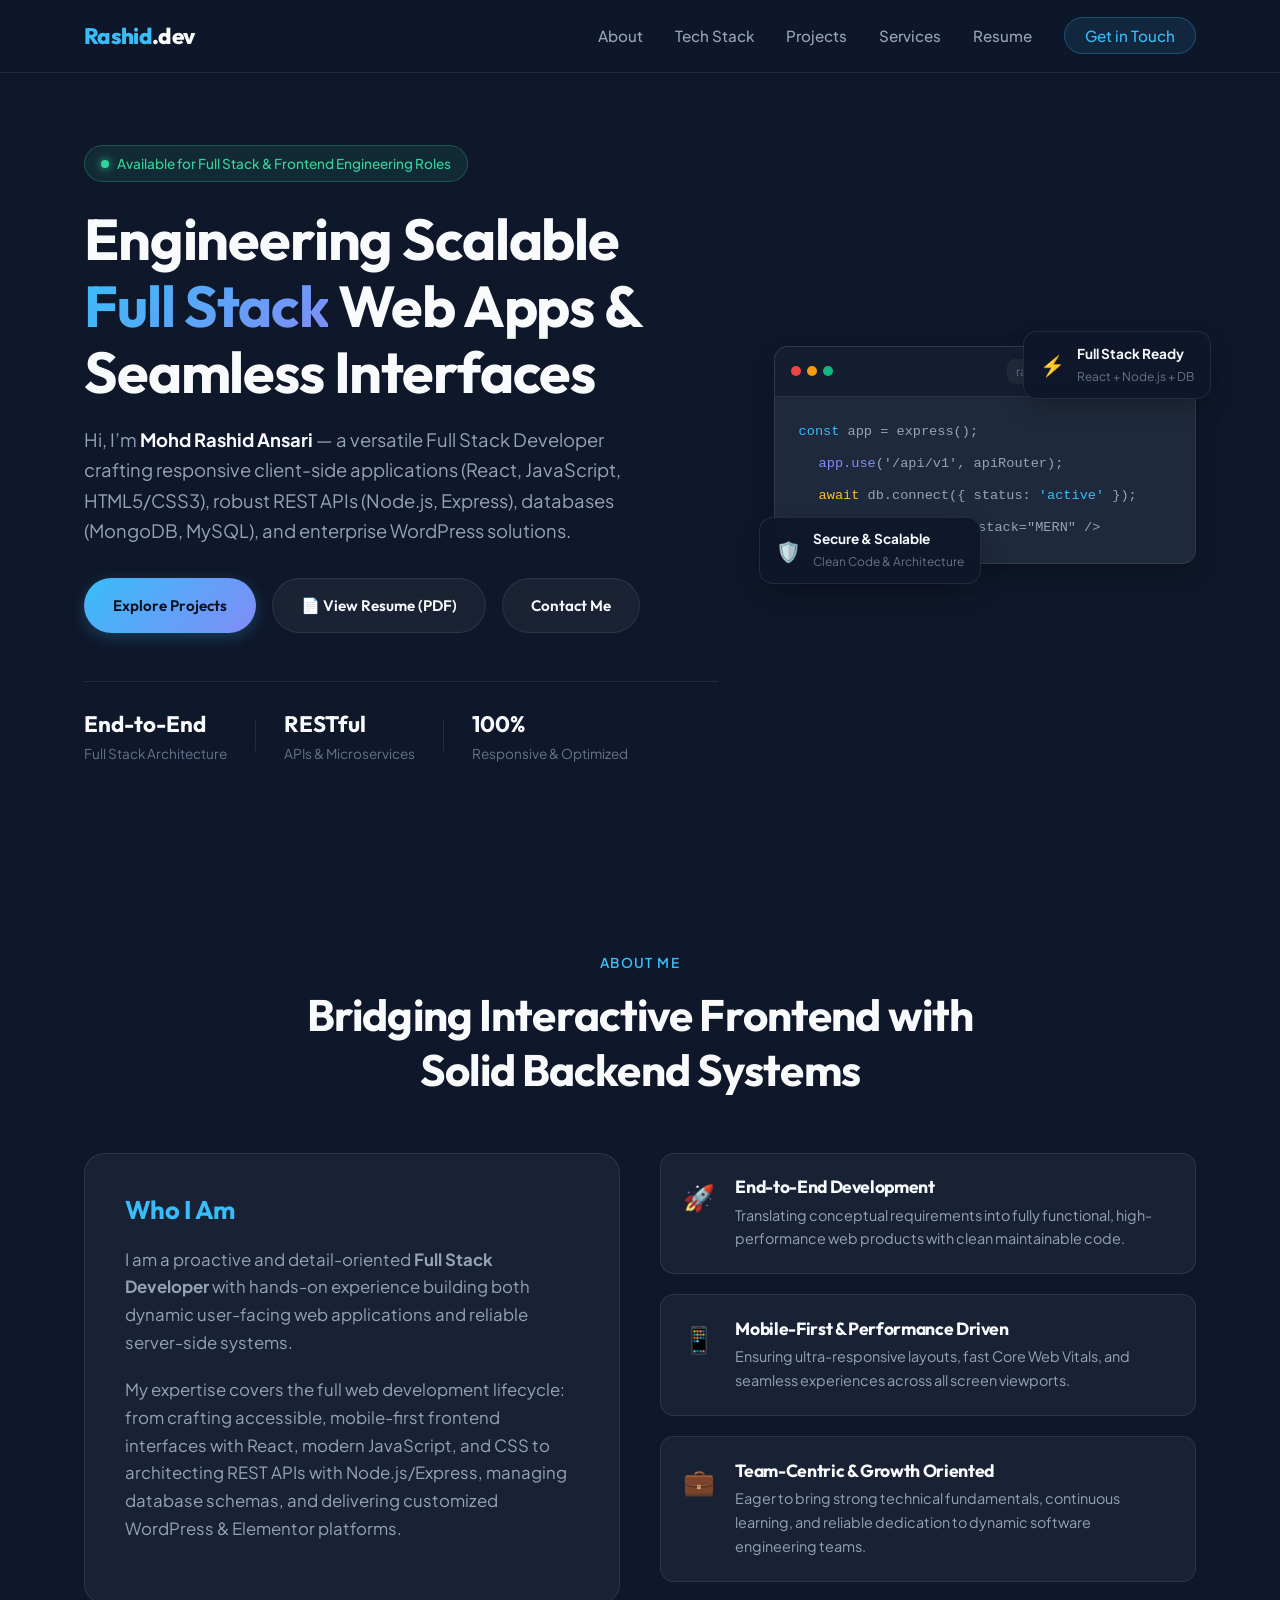
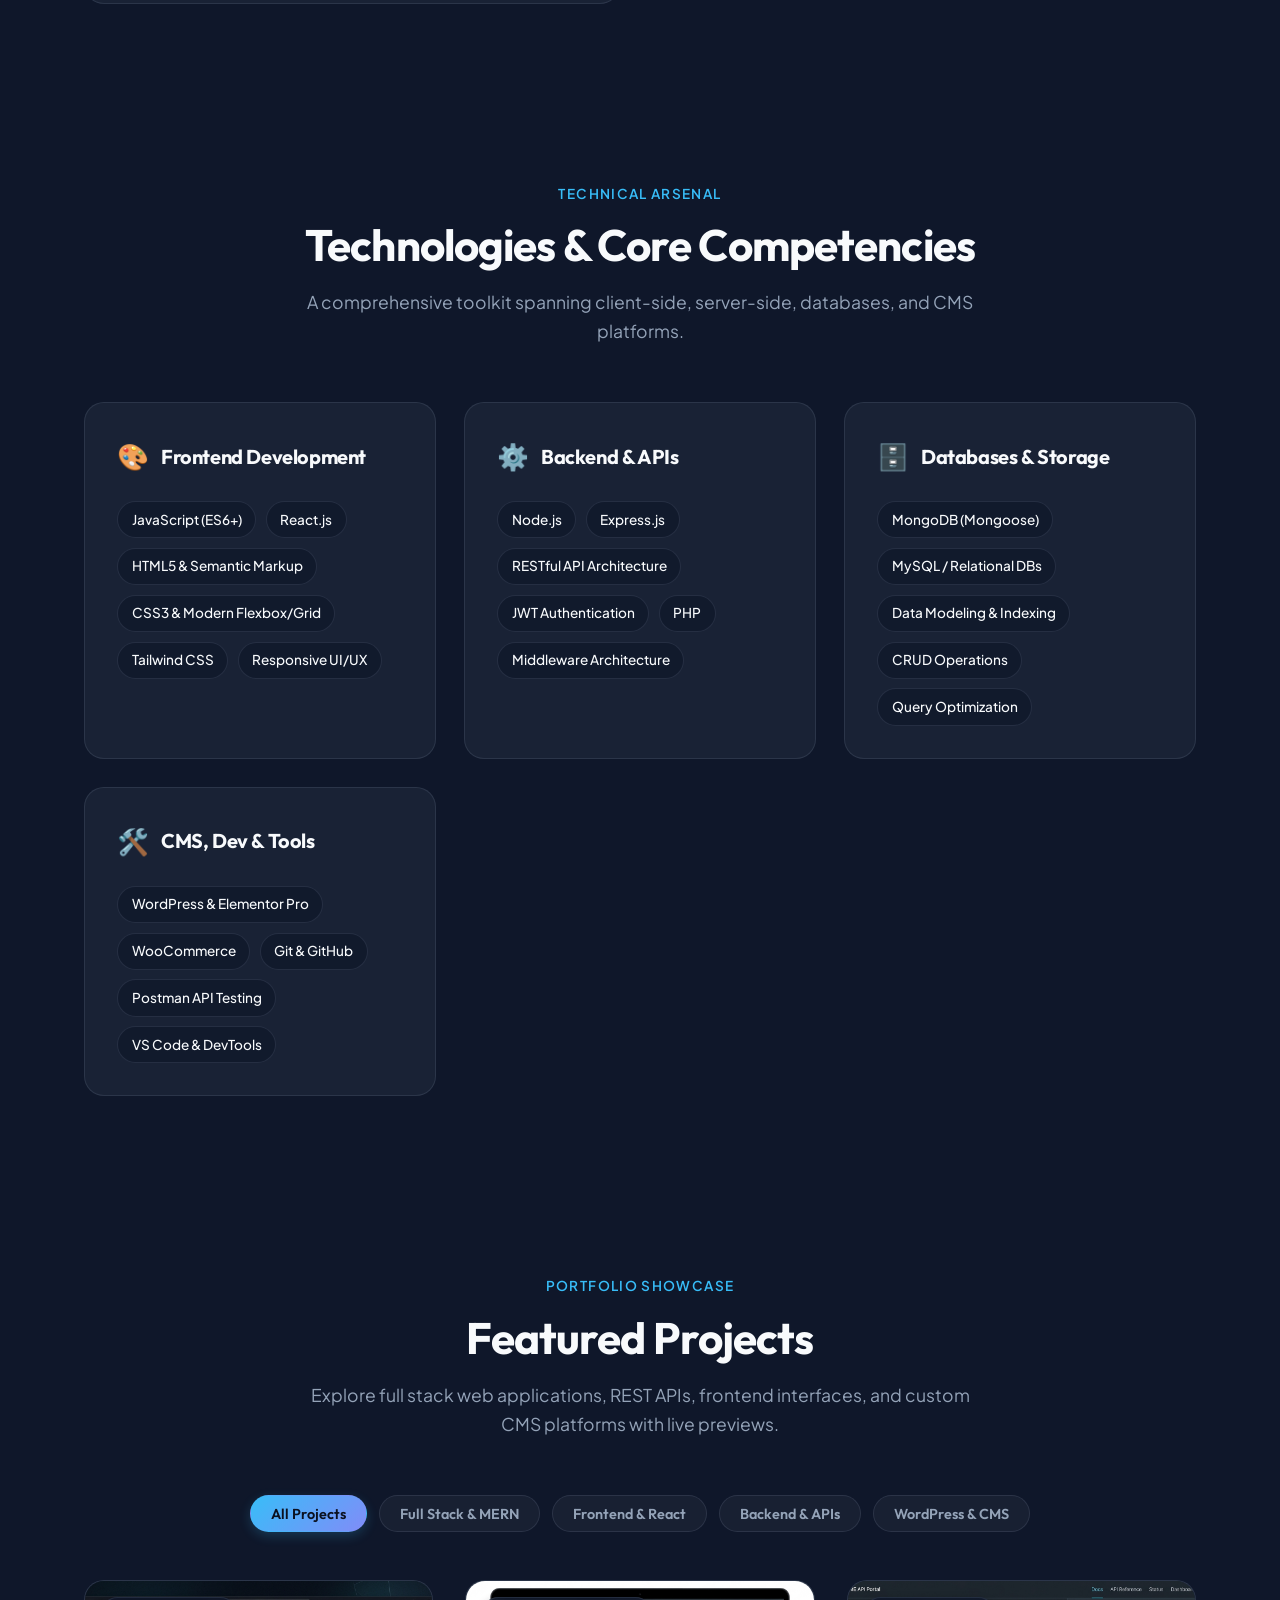
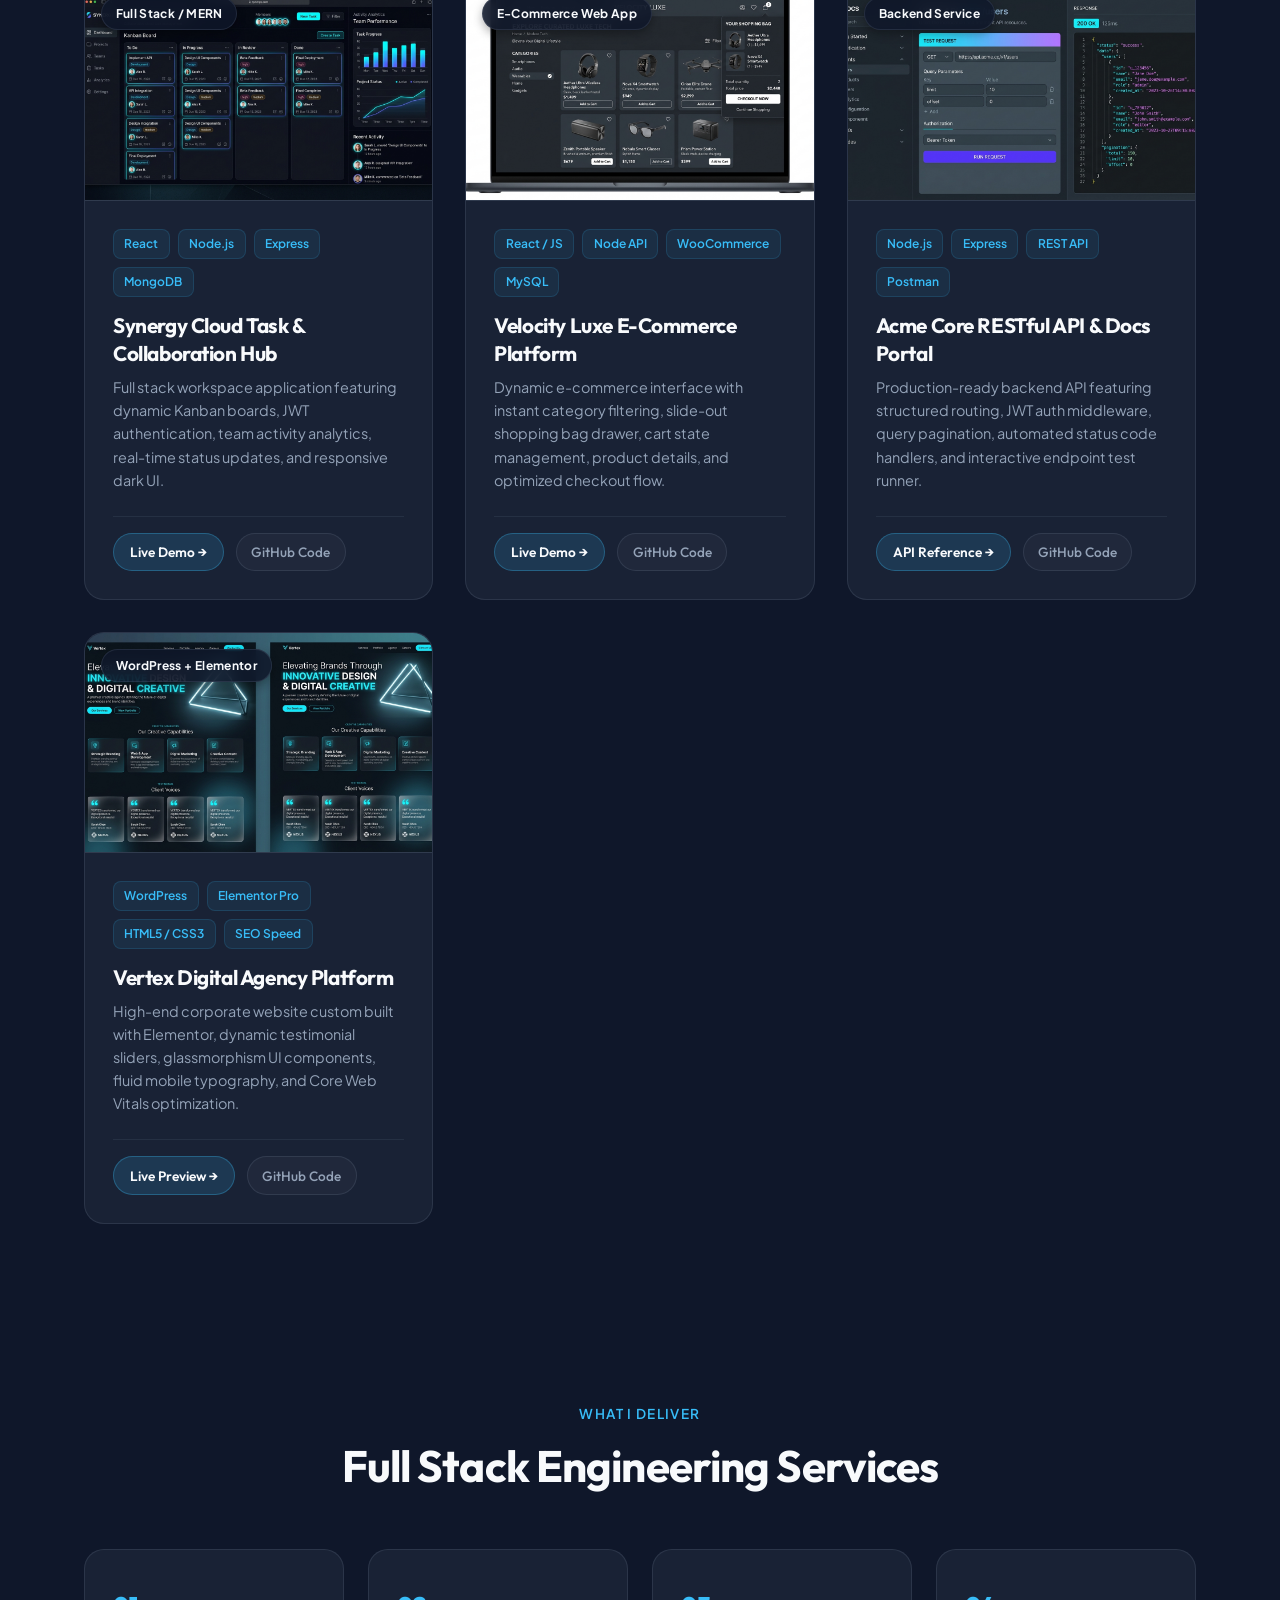
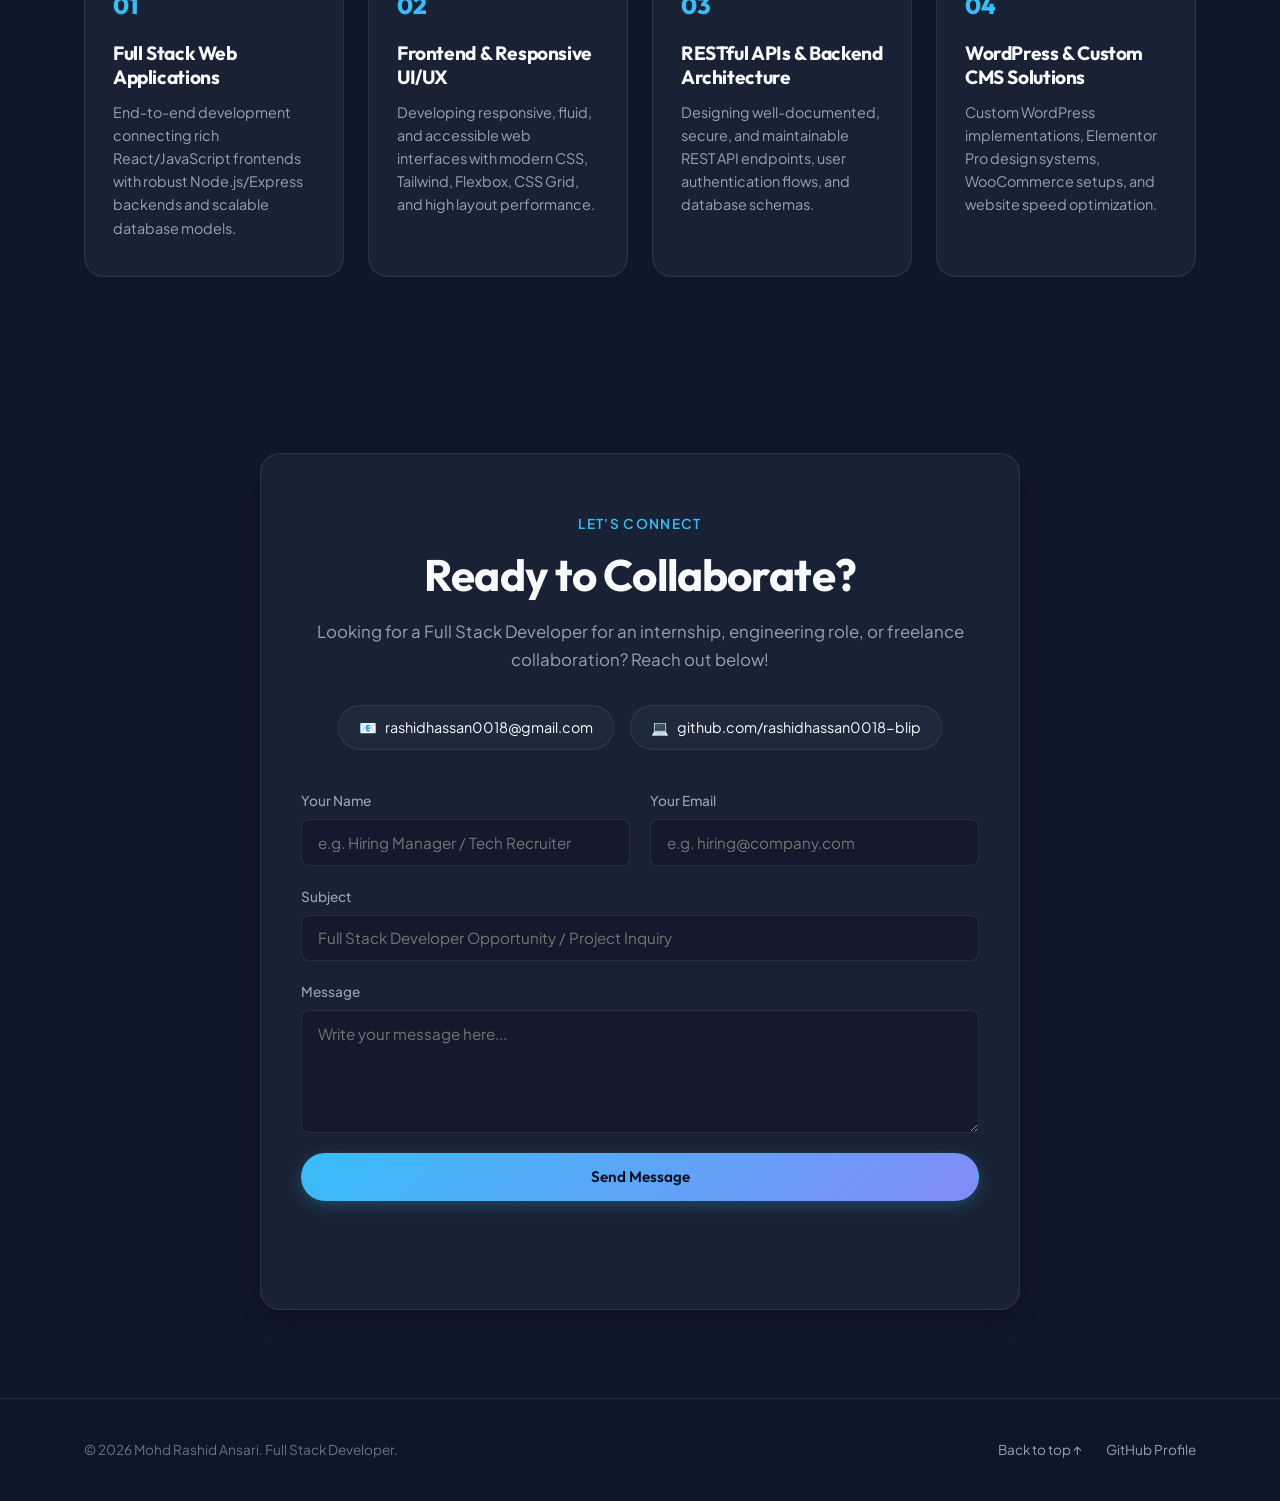
==== commit 9e940721: "feat: add ATS-friendly printable and downloadable Full Stack Developer Resume" ====
--- a/index.html
+++ b/index.html
@@ -29,6 +29,7 @@
           <li><a href="#stack" class="nav-link">Tech Stack</a></li>
           <li><a href="#projects" class="nav-link">Projects</a></li>
           <li><a href="#services" class="nav-link">Services</a></li>
+          <li><a href="resume.html" class="nav-link">Resume</a></li>
           <li><a href="#contact" class="nav-link nav-cta">Get in Touch</a></li>
         </ul>
       </nav>
@@ -56,7 +57,8 @@
             Hi, I’m <strong>Mohd Rashid Ansari</strong> — a versatile Full Stack Developer crafting responsive client-side applications (React, JavaScript, HTML5/CSS3), robust REST APIs (Node.js, Express), databases (MongoDB, MySQL), and enterprise WordPress solutions.
           </p>
           <div class="hero-actions">
-            <a href="#projects" class="btn btn-primary">Explore Featured Projects</a>
+            <a href="#projects" class="btn btn-primary">Explore Projects</a>
+            <a href="resume.html" class="btn btn-secondary">📄 View Resume (PDF)</a>
             <a href="#contact" class="btn btn-secondary">Contact Me</a>
           </div>
           <div class="hero-stats">
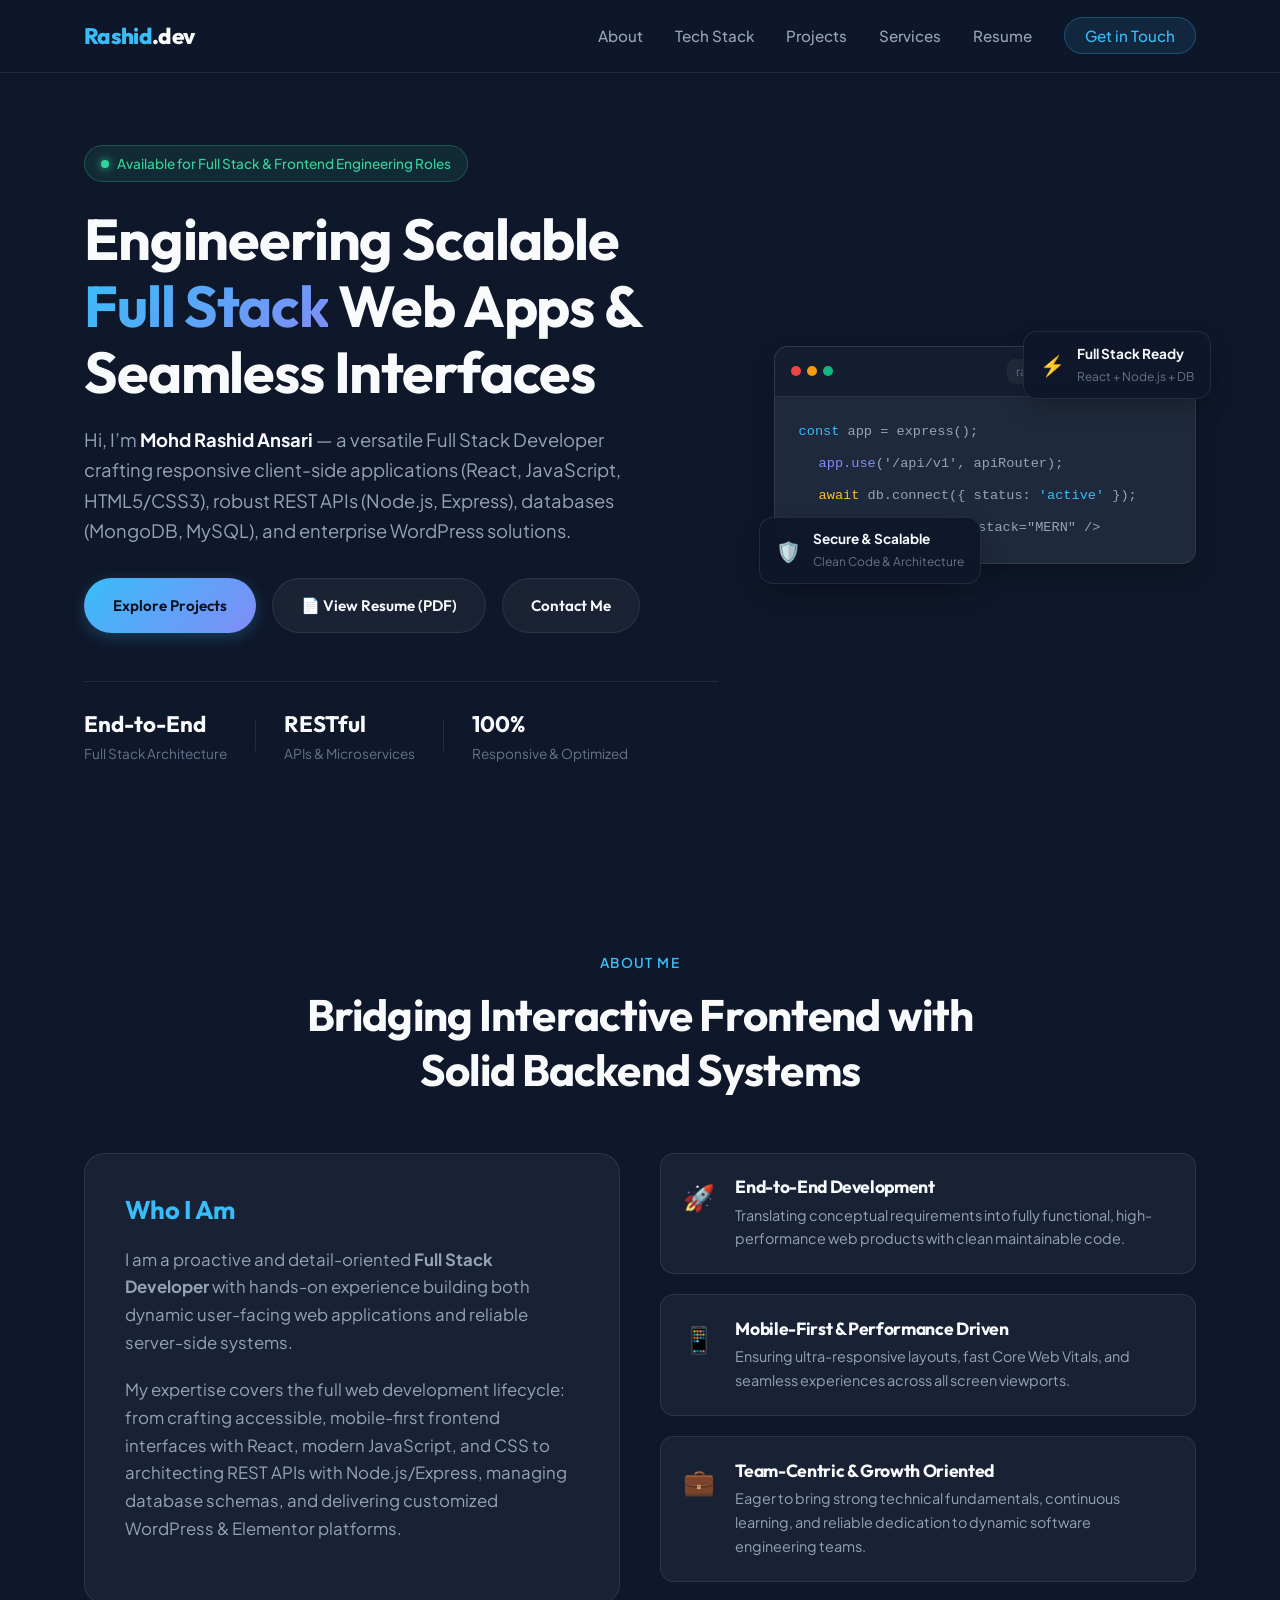
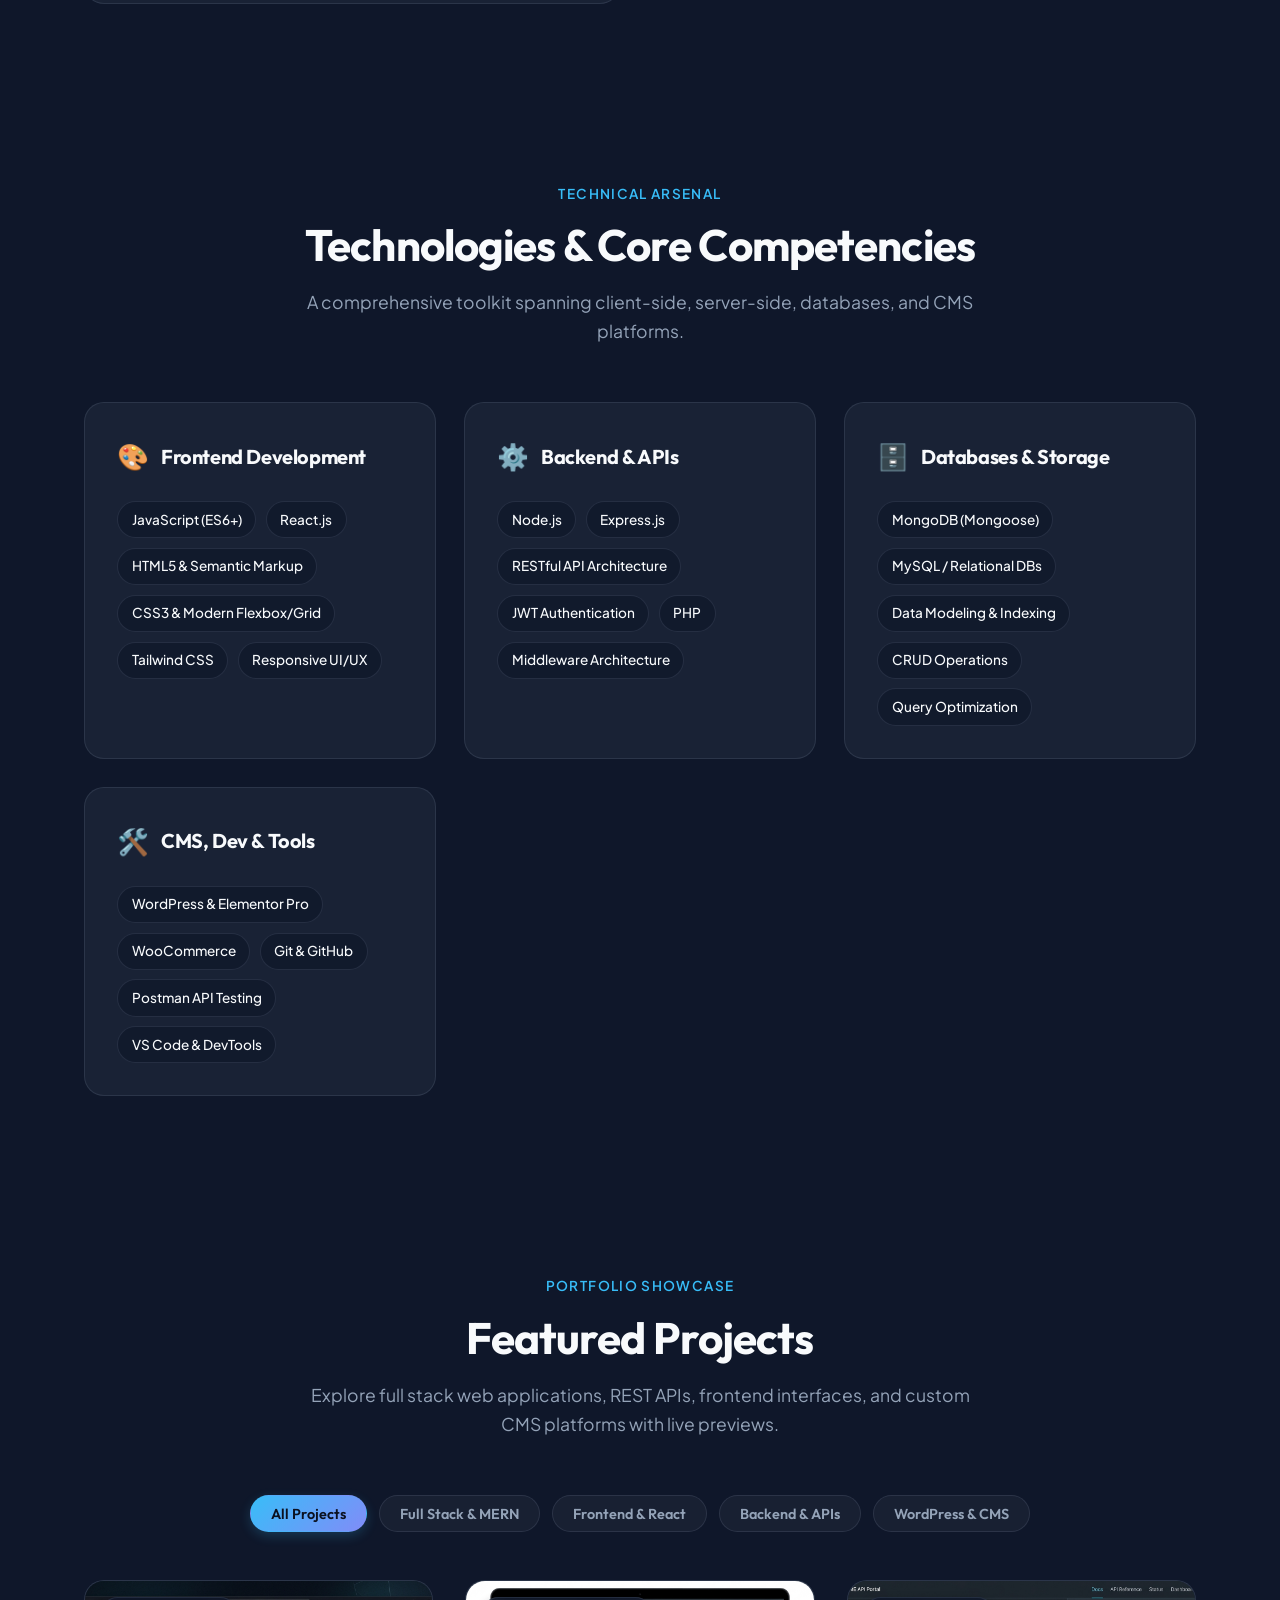
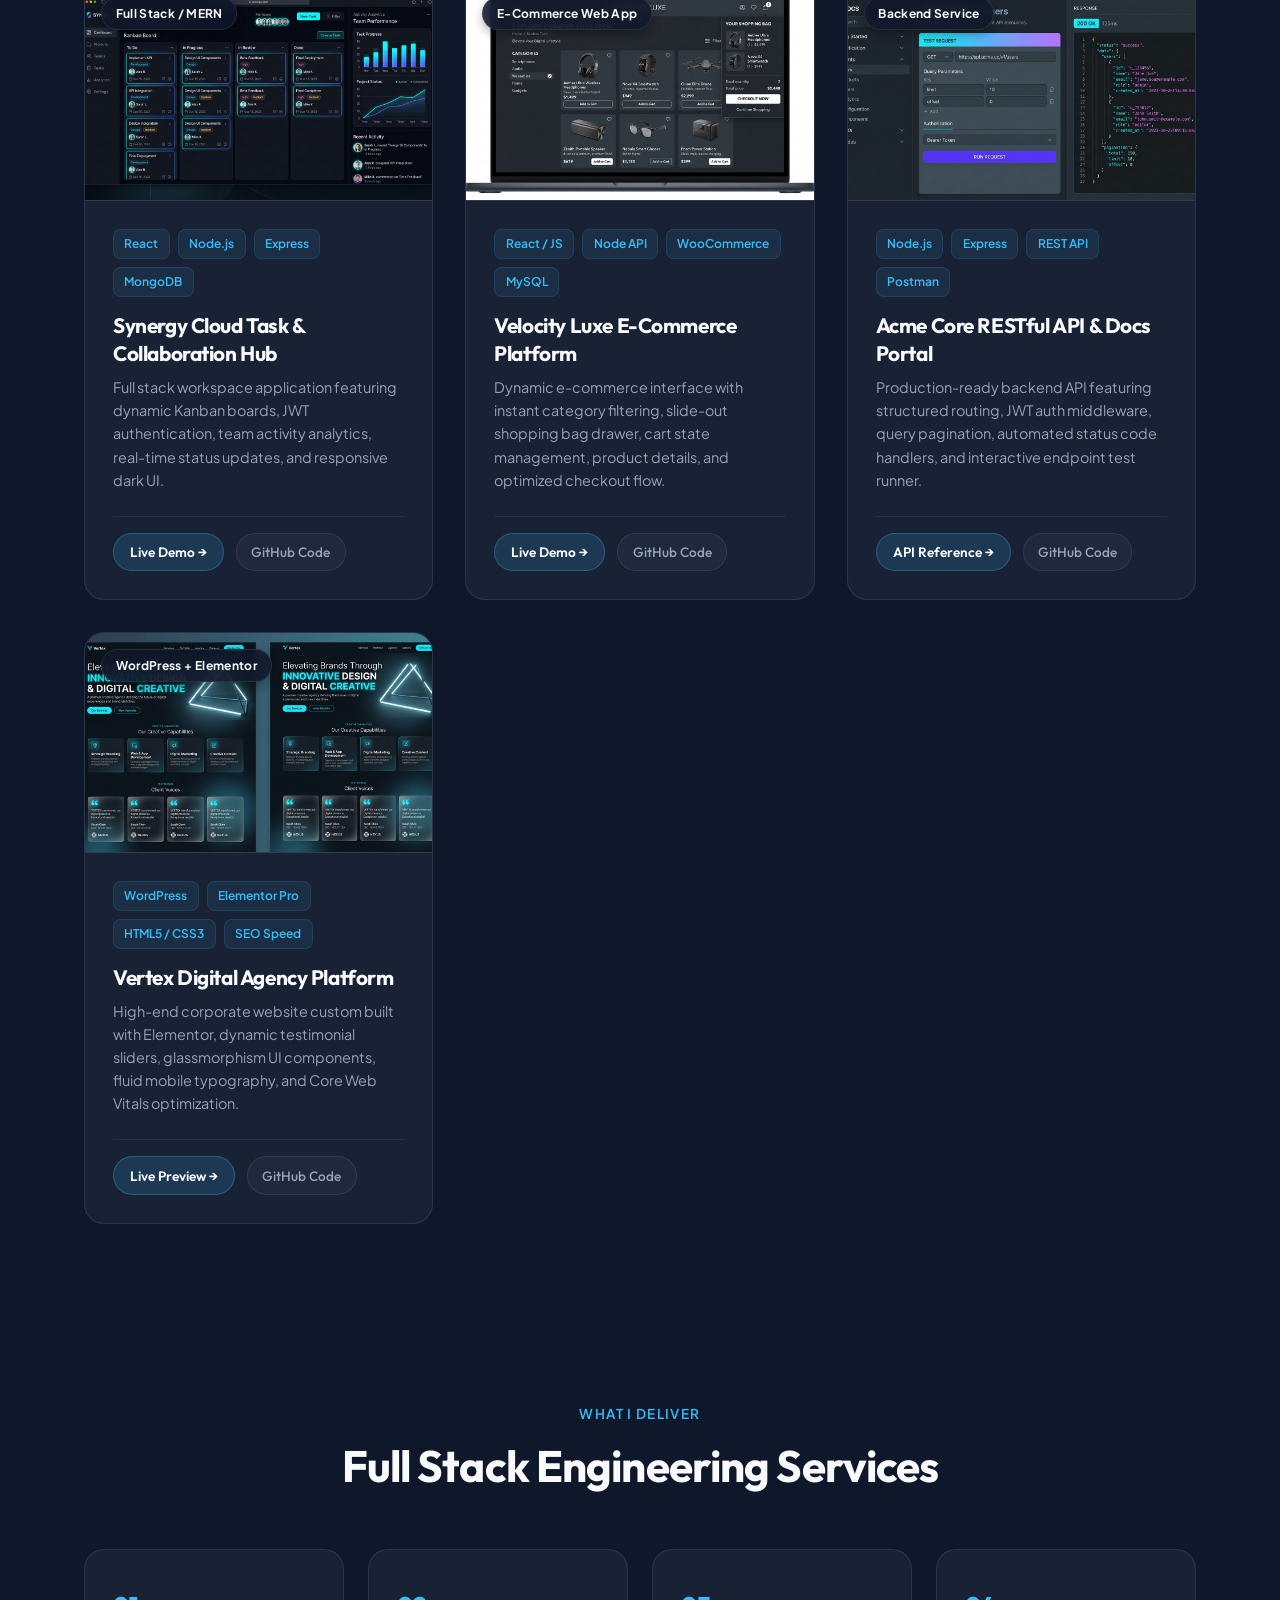
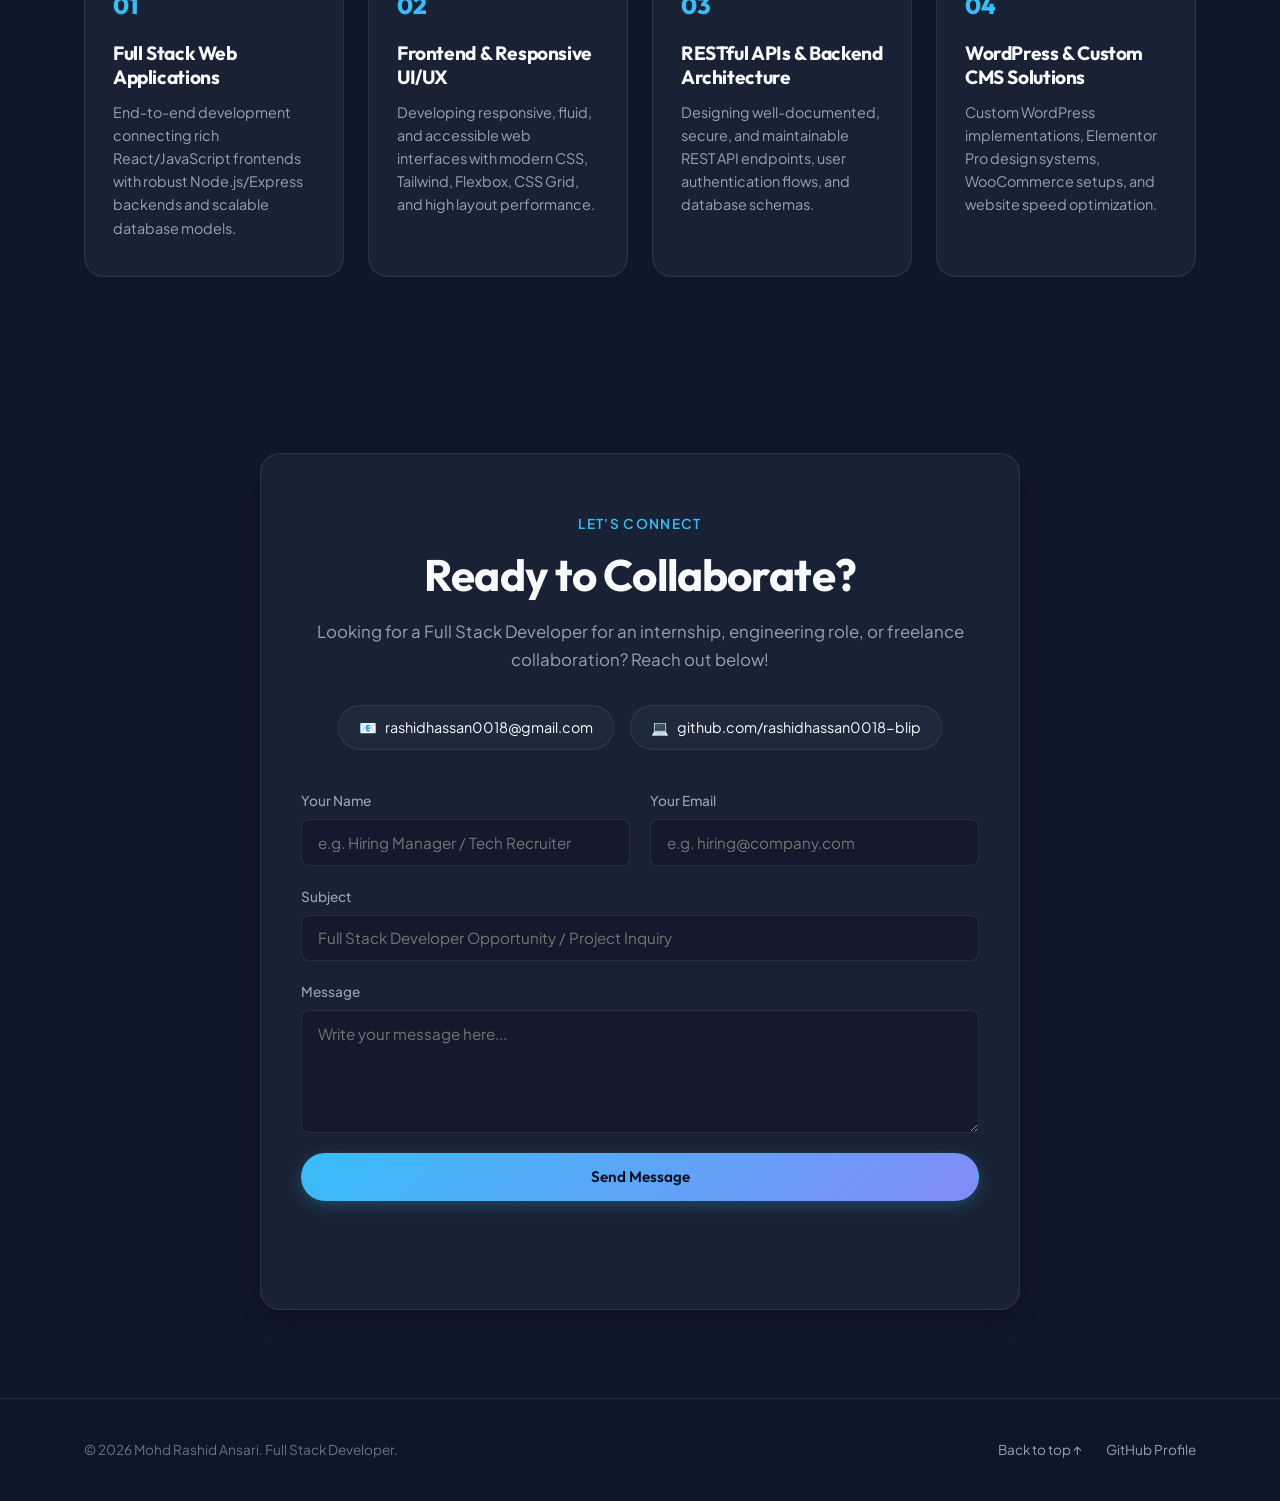
==== commit 251d1b23: "feat: link Synergy TaskHub project card directly to dedicated GitHub repo" ====
--- a/index.html
+++ b/index.html
@@ -268,7 +268,7 @@
               <p class="project-summary">Full stack workspace application featuring dynamic Kanban boards, JWT authentication, team activity analytics, real-time status updates, and responsive dark UI.</p>
               <div class="project-actions-row">
                 <a href="#contact" class="btn-project-primary">Live Demo &rarr;</a>
-                <a href="https://github.com/rashidhassan0018-blip" target="_blank" rel="noopener" class="btn-project-outline">GitHub Code</a>
+                <a href="https://github.com/rashidhassan0018-blip/synergy-taskhub-app" target="_blank" rel="noopener" class="btn-project-outline">GitHub Code</a>
               </div>
             </div>
           </article>
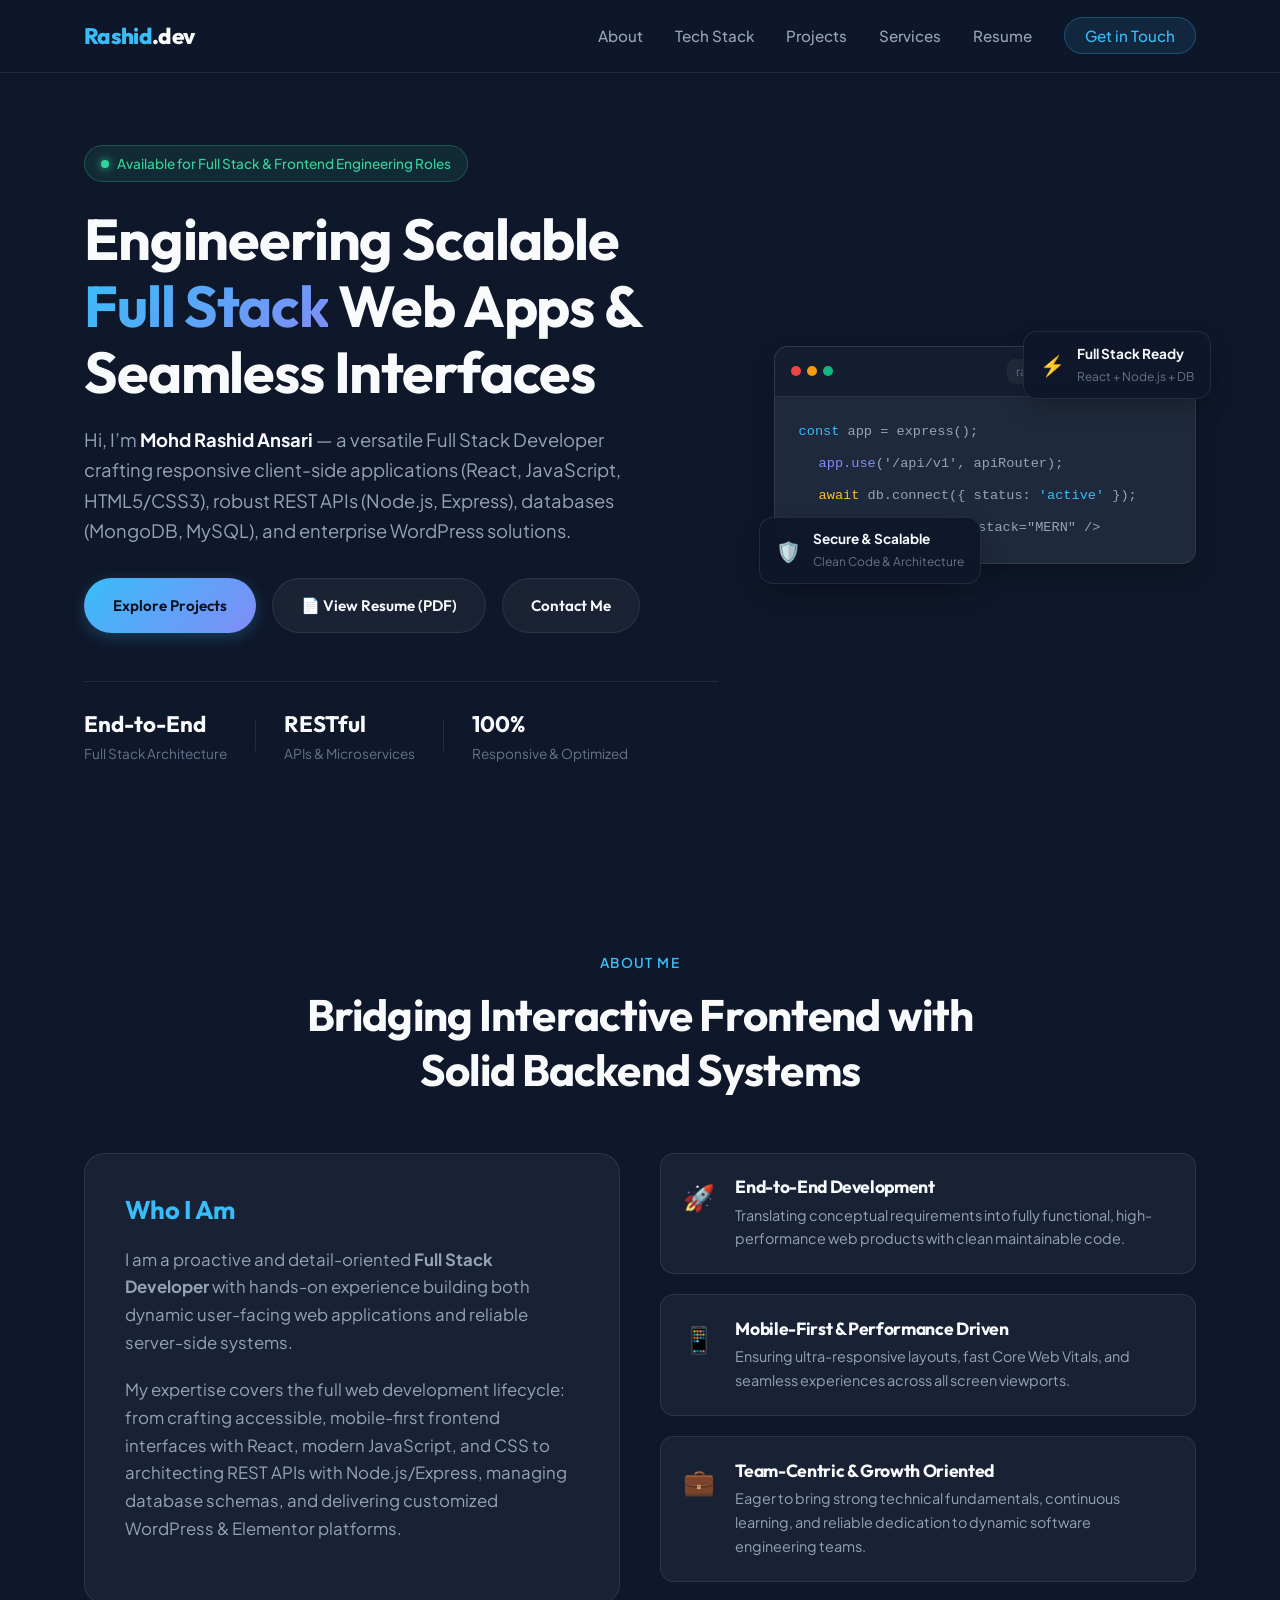
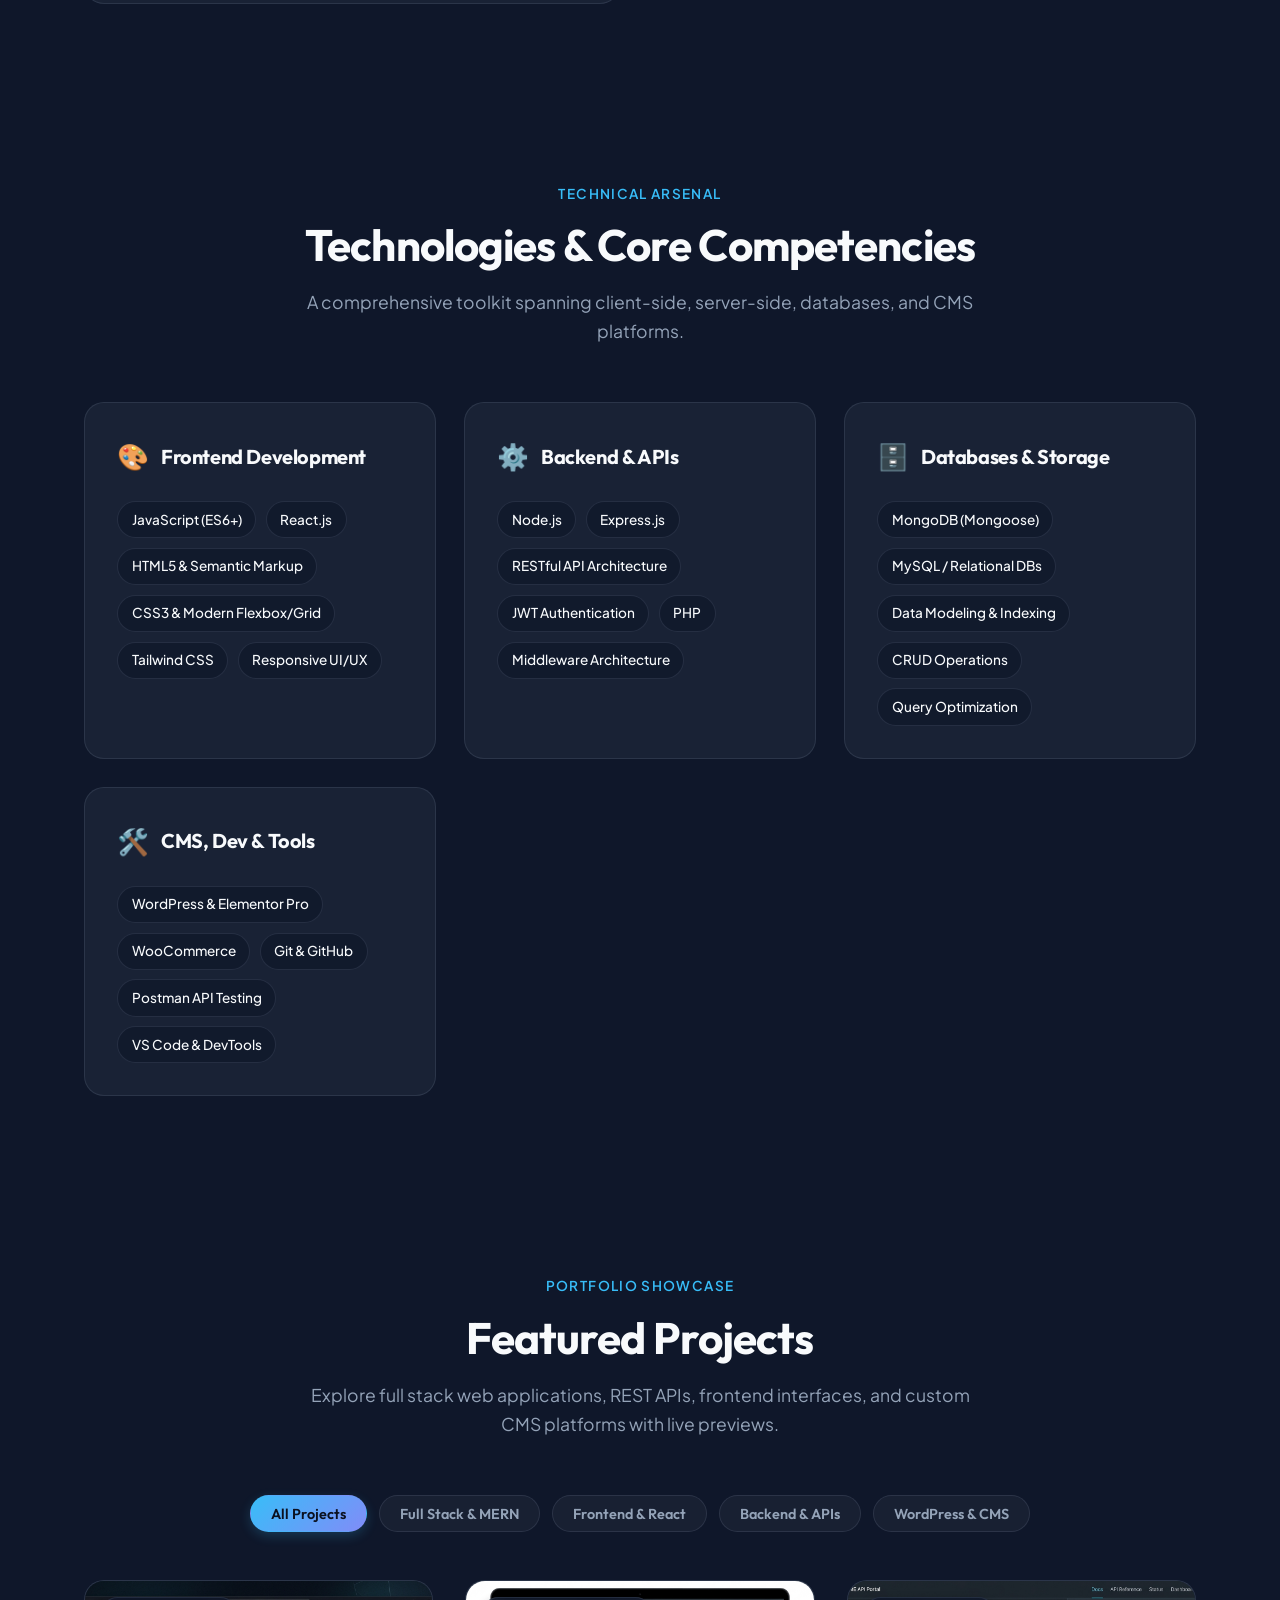
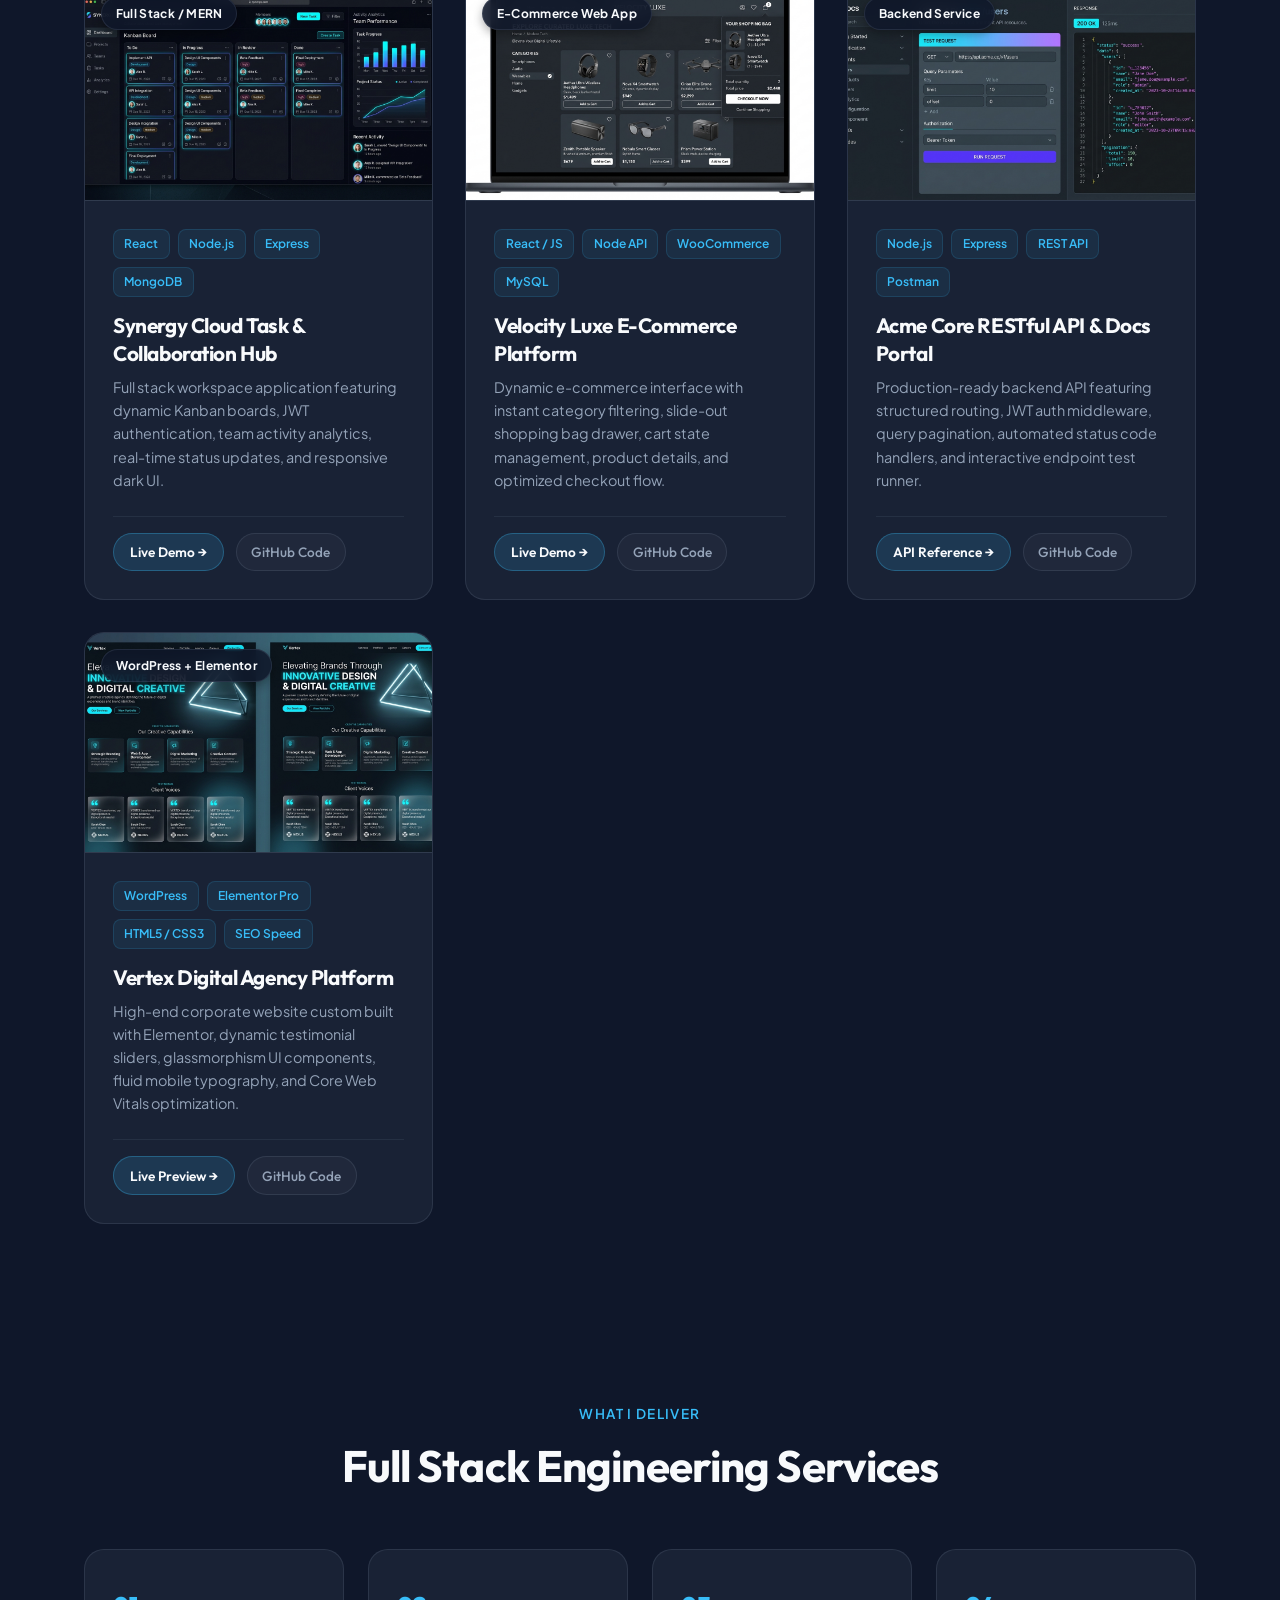
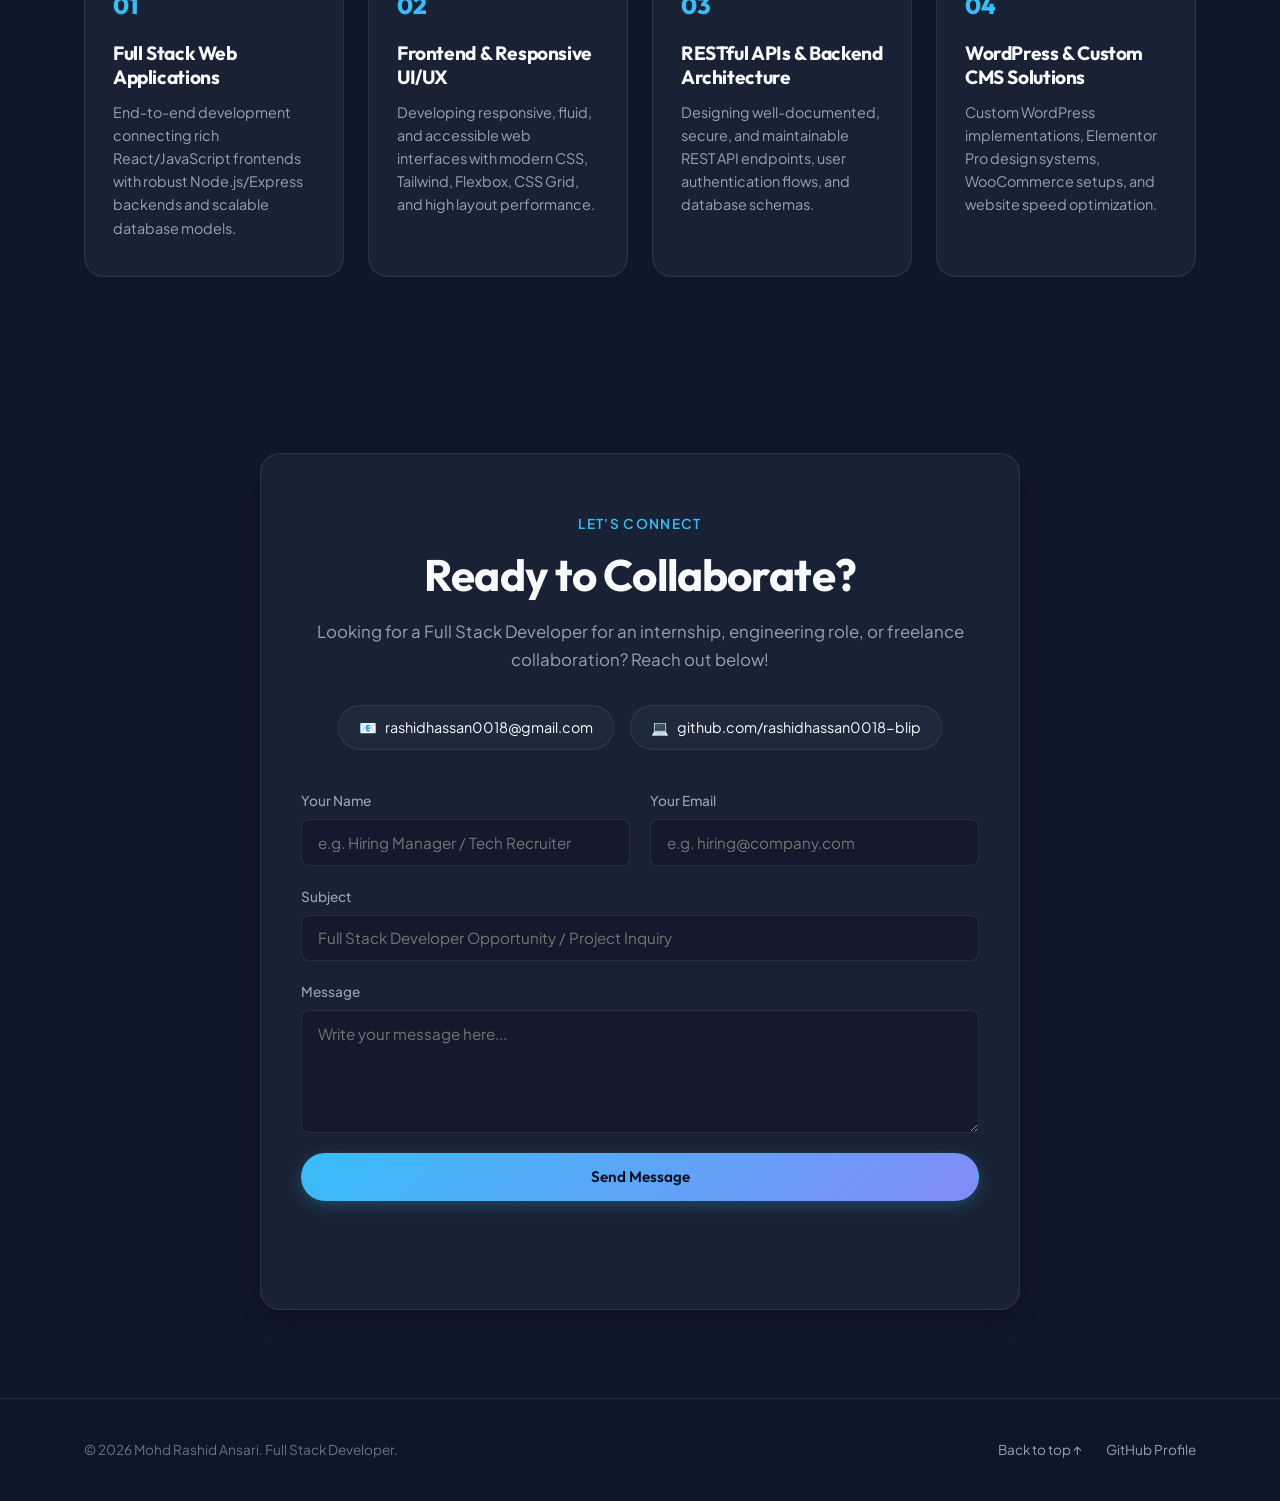
==== commit 1c5863cd: "feat: link Velocity Luxe project directly to dedicated GitHub repo" ====
--- a/index.html
+++ b/index.html
@@ -290,7 +290,7 @@
               <p class="project-summary">Dynamic e-commerce interface with instant category filtering, slide-out shopping bag drawer, cart state management, product details, and optimized checkout flow.</p>
               <div class="project-actions-row">
                 <a href="#contact" class="btn-project-primary">Live Demo &rarr;</a>
-                <a href="https://github.com/rashidhassan0018-blip" target="_blank" rel="noopener" class="btn-project-outline">GitHub Code</a>
+                <a href="https://github.com/rashidhassan0018-blip/velocity-luxe-ecommerce" target="_blank" rel="noopener" class="btn-project-outline">GitHub Code</a>
               </div>
             </div>
           </article>
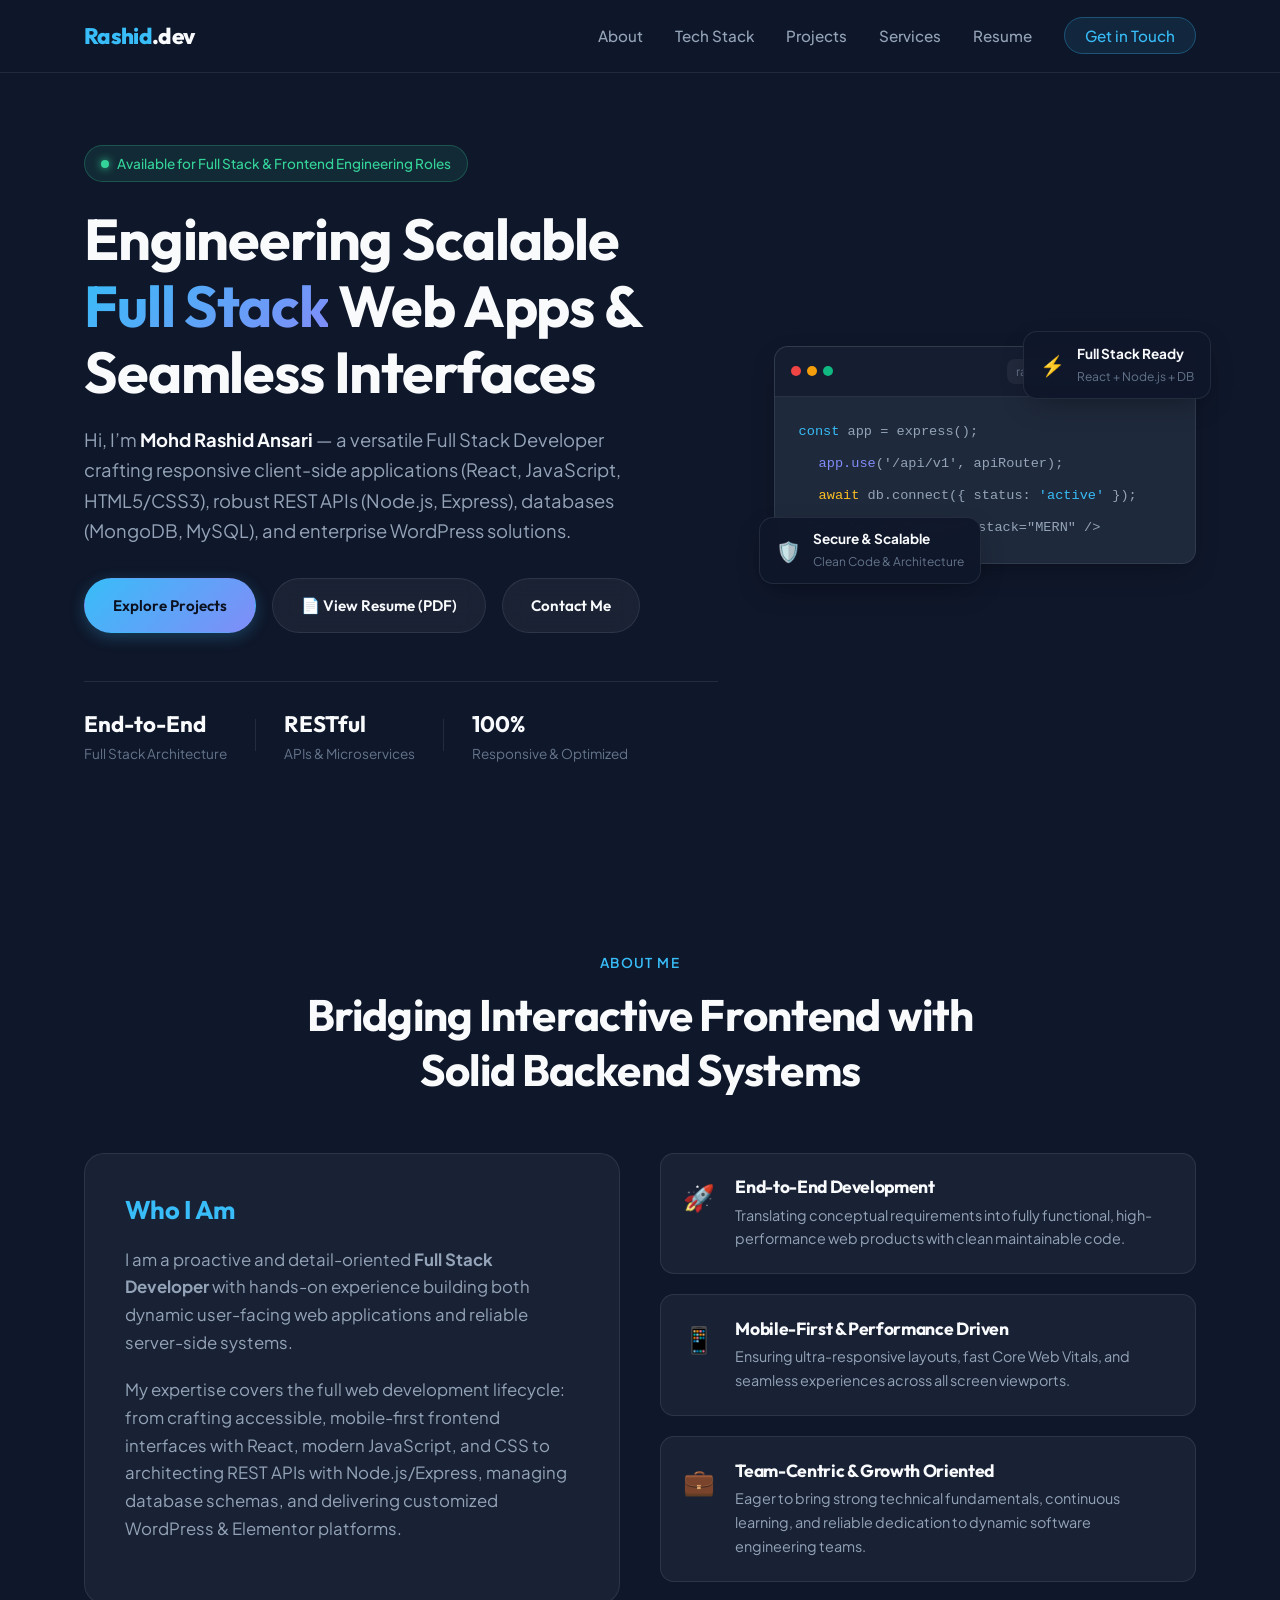
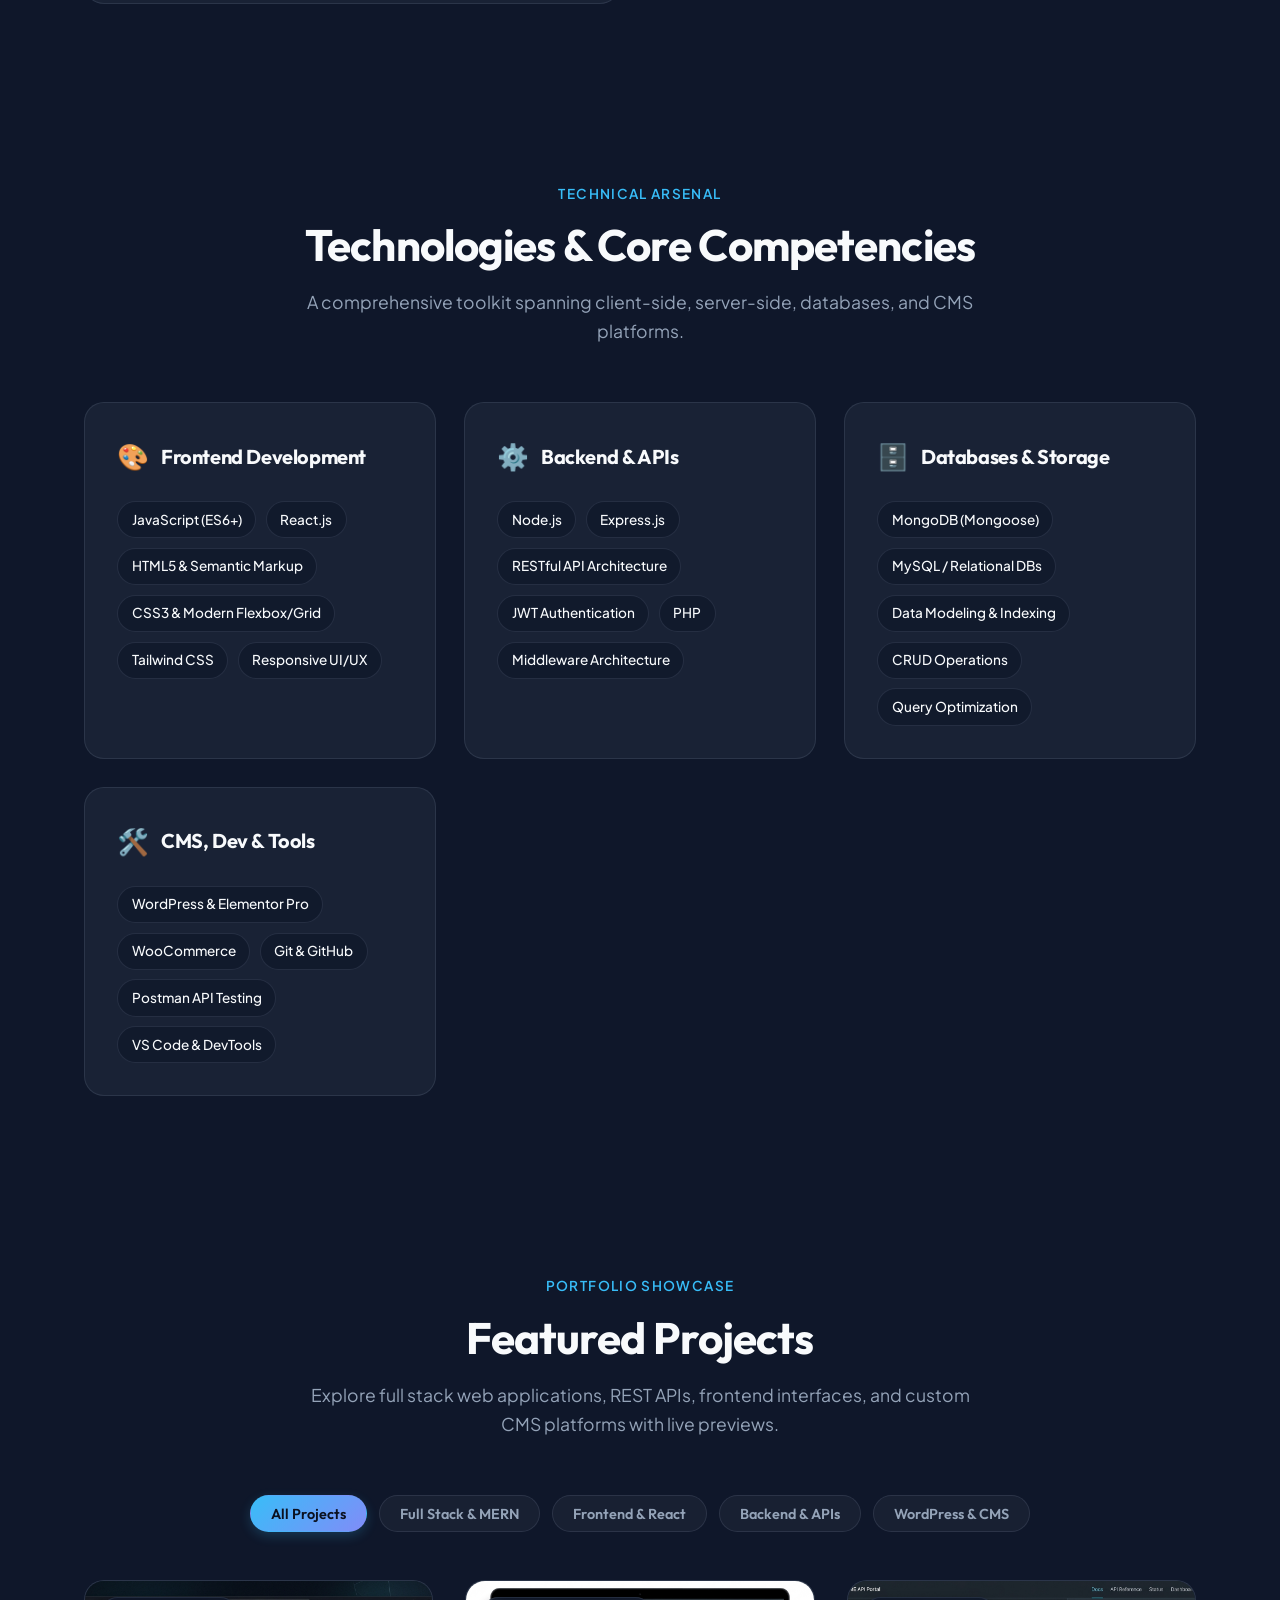
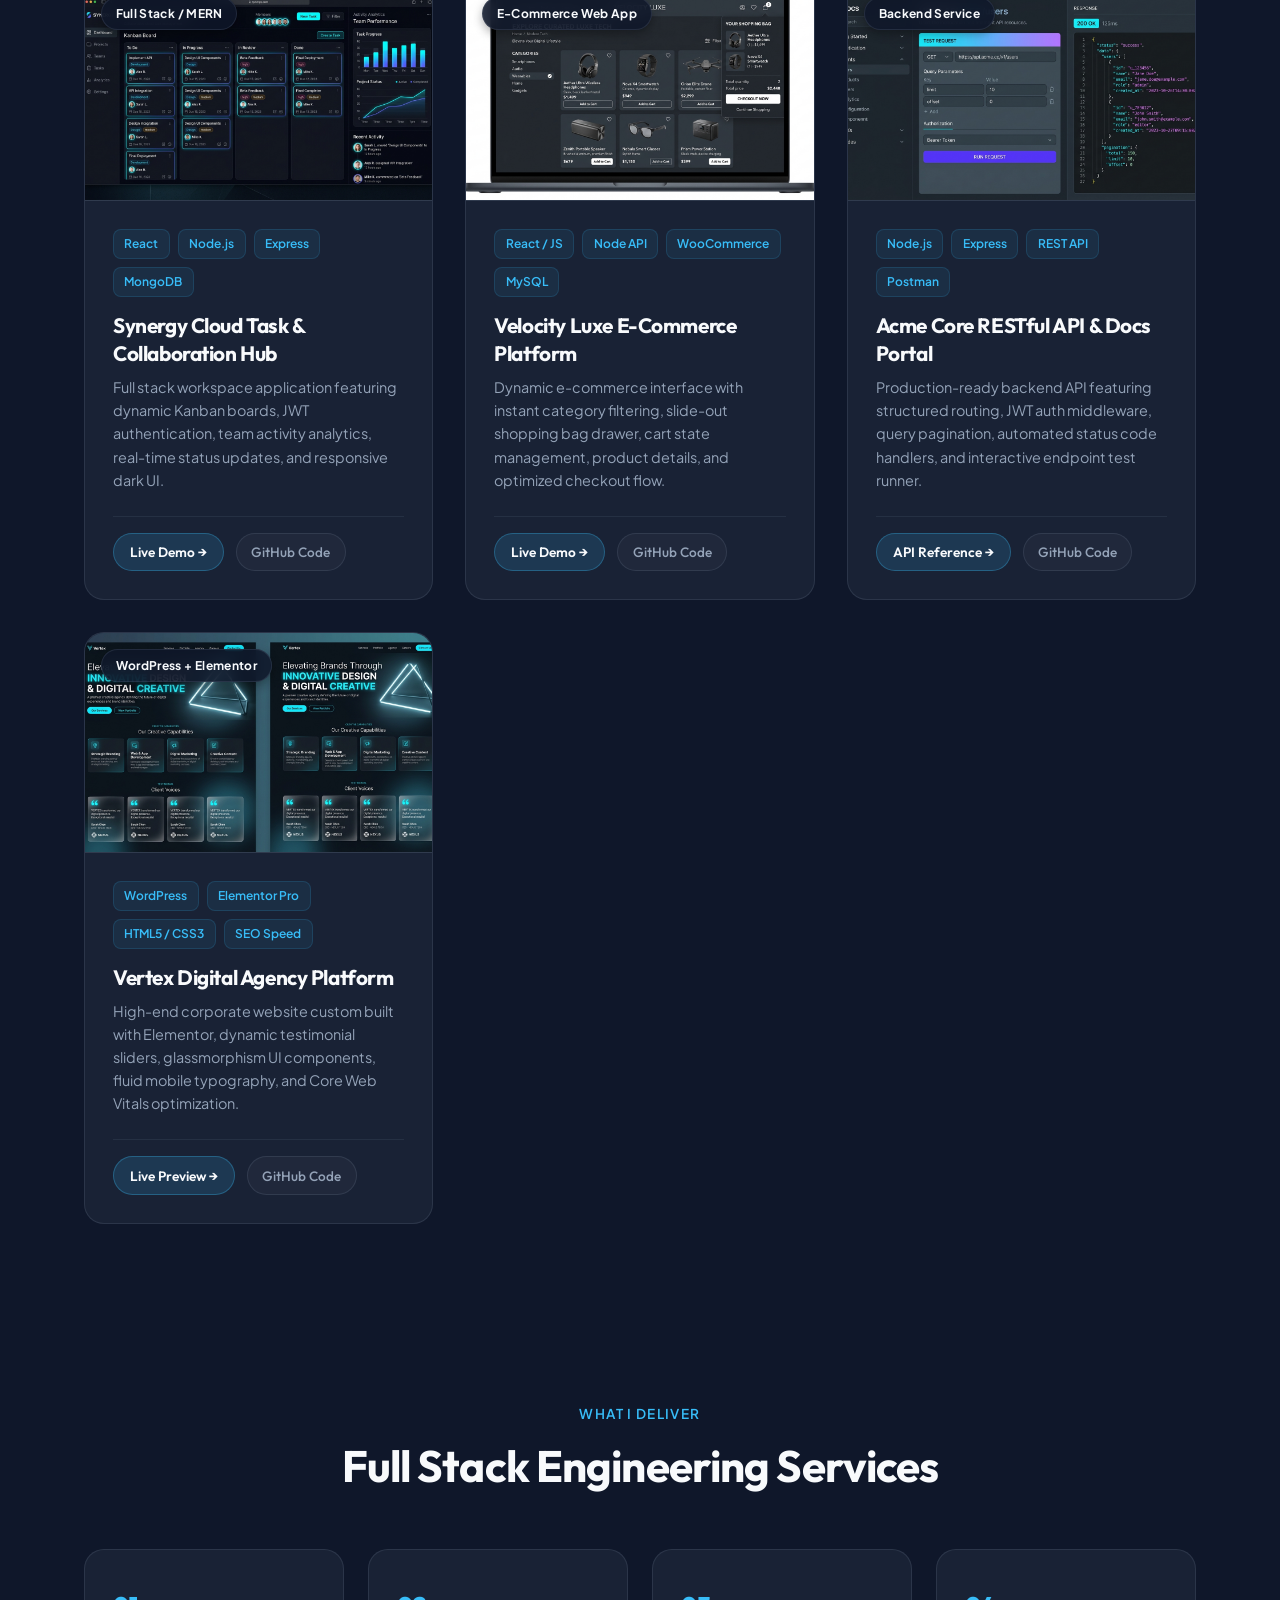
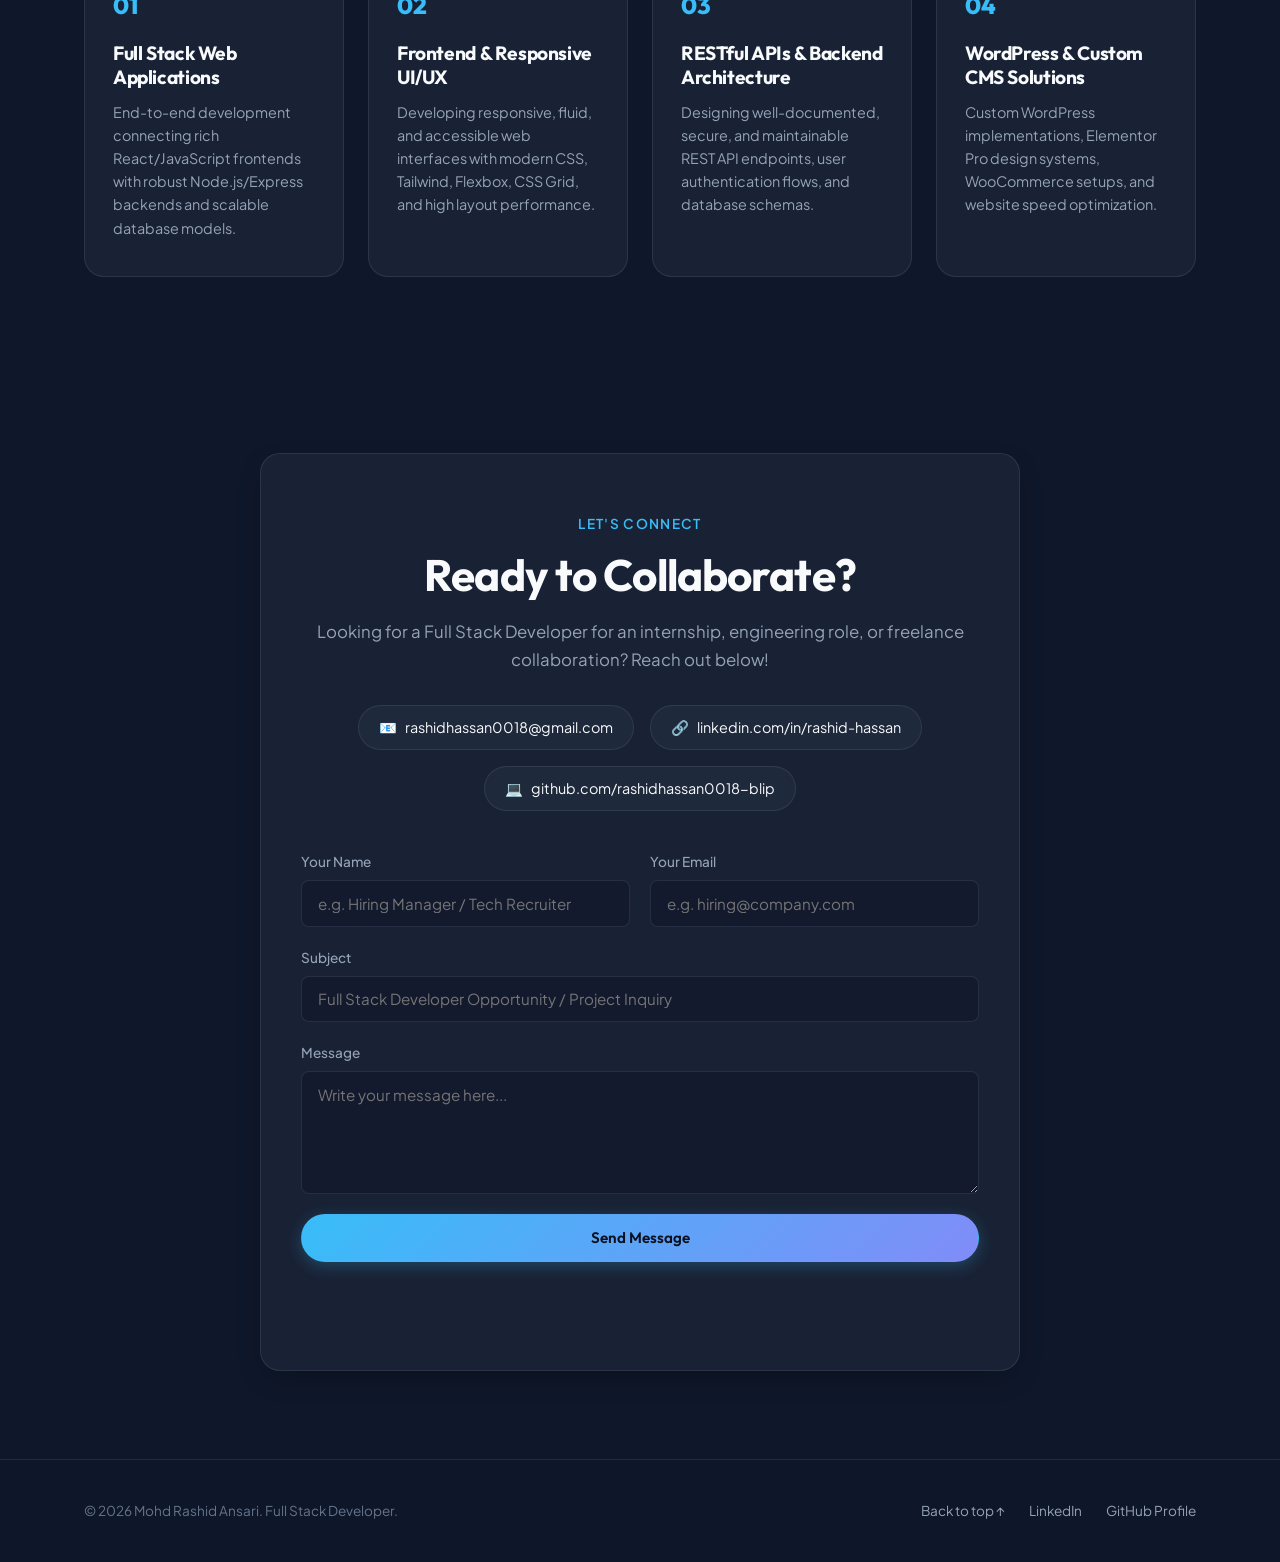
==== commit d3f1d294: "docs: add LinkedIn profile link to portfolio and resume" ====
--- a/index.html
+++ b/index.html
@@ -390,6 +390,10 @@
               <a href="mailto:rashidhassan0018@gmail.com">rashidhassan0018@gmail.com</a>
             </div>
             <div class="contact-info-pill">
+              <span class="pill-icon">🔗</span>
+              <a href="https://www.linkedin.com/in/rashid-hassan-173596429/" target="_blank" rel="noopener">linkedin.com/in/rashid-hassan</a>
+            </div>
+            <div class="contact-info-pill">
               <span class="pill-icon">💻</span>
               <a href="https://github.com/rashidhassan0018-blip" target="_blank" rel="noopener">github.com/rashidhassan0018-blip</a>
             </div>
@@ -428,6 +432,7 @@
       <p class="footer-copy">&copy; <span id="currentYear"></span> Mohd Rashid Ansari. Full Stack Developer.</p>
       <div class="footer-links">
         <a href="#hero">Back to top ↑</a>
+        <a href="https://www.linkedin.com/in/rashid-hassan-173596429/" target="_blank" rel="noopener">LinkedIn</a>
         <a href="https://github.com/rashidhassan0018-blip" target="_blank" rel="noopener">GitHub Profile</a>
       </div>
     </div>
